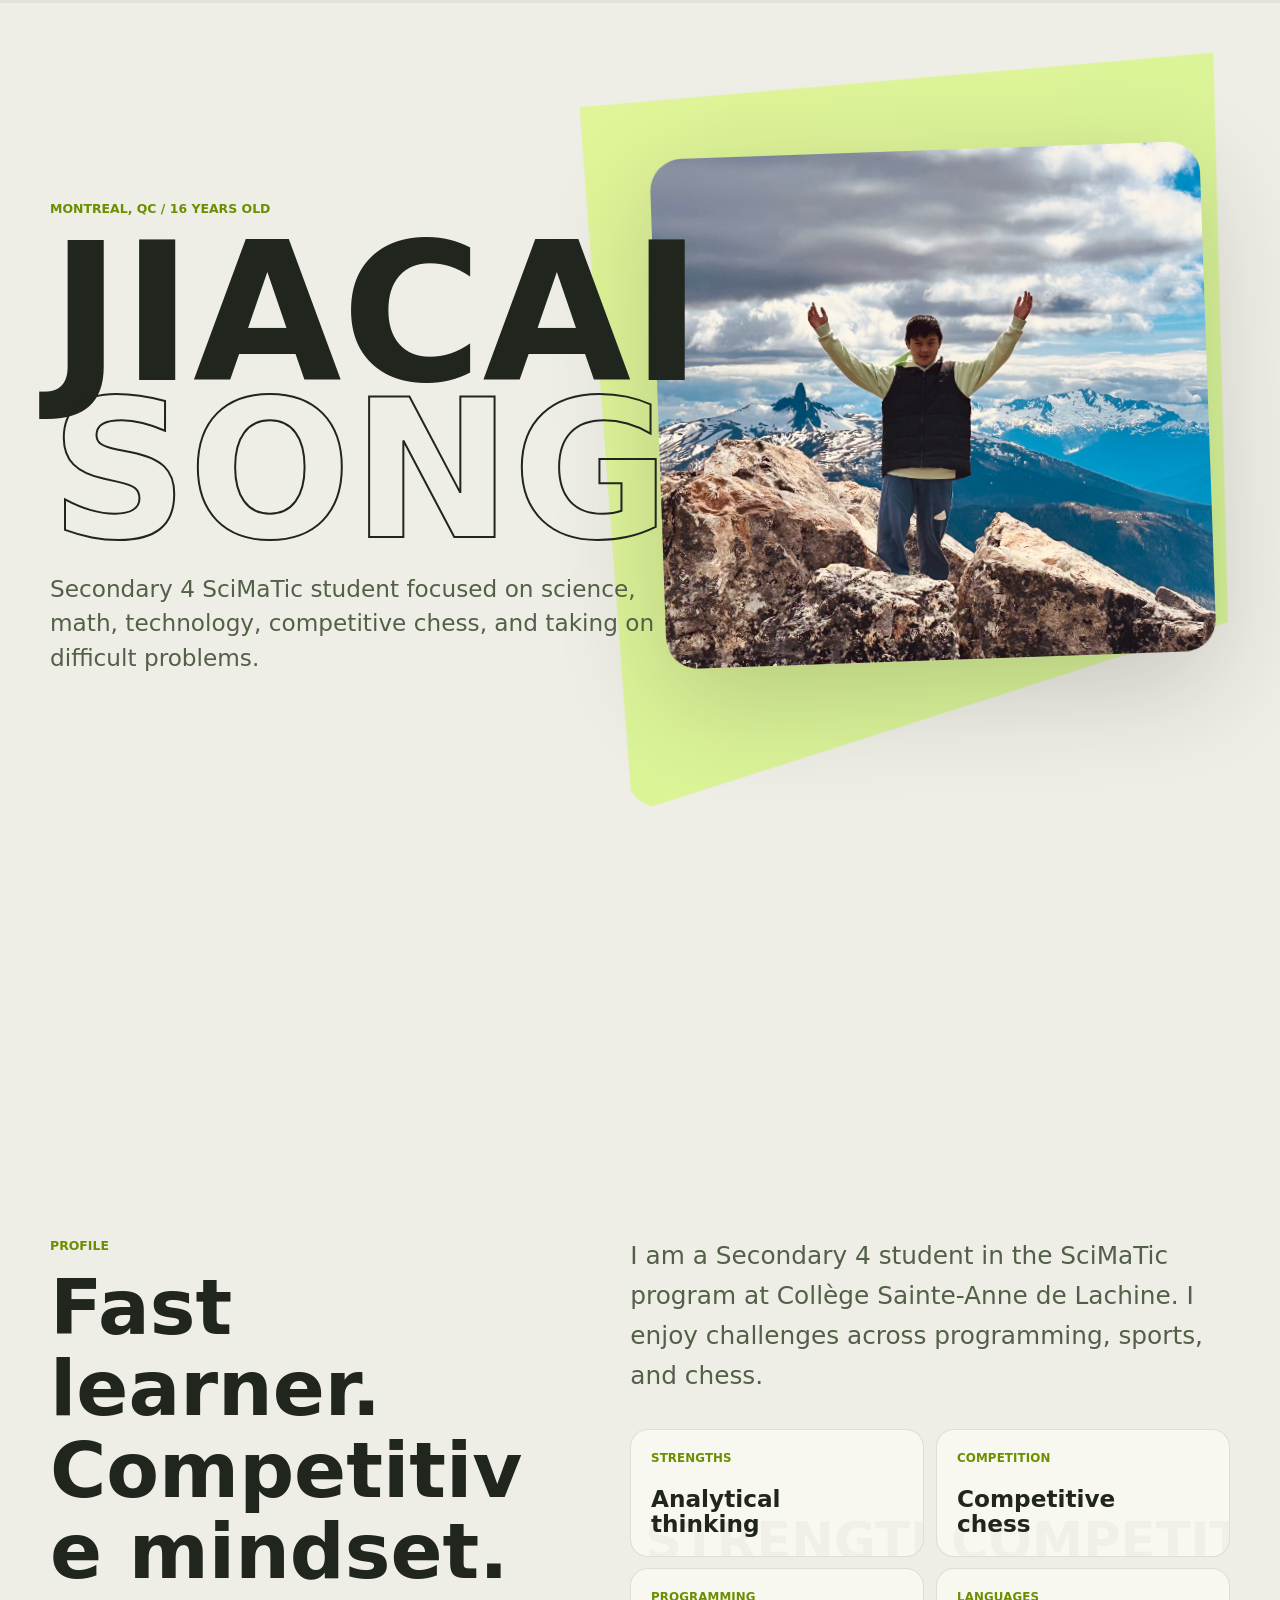
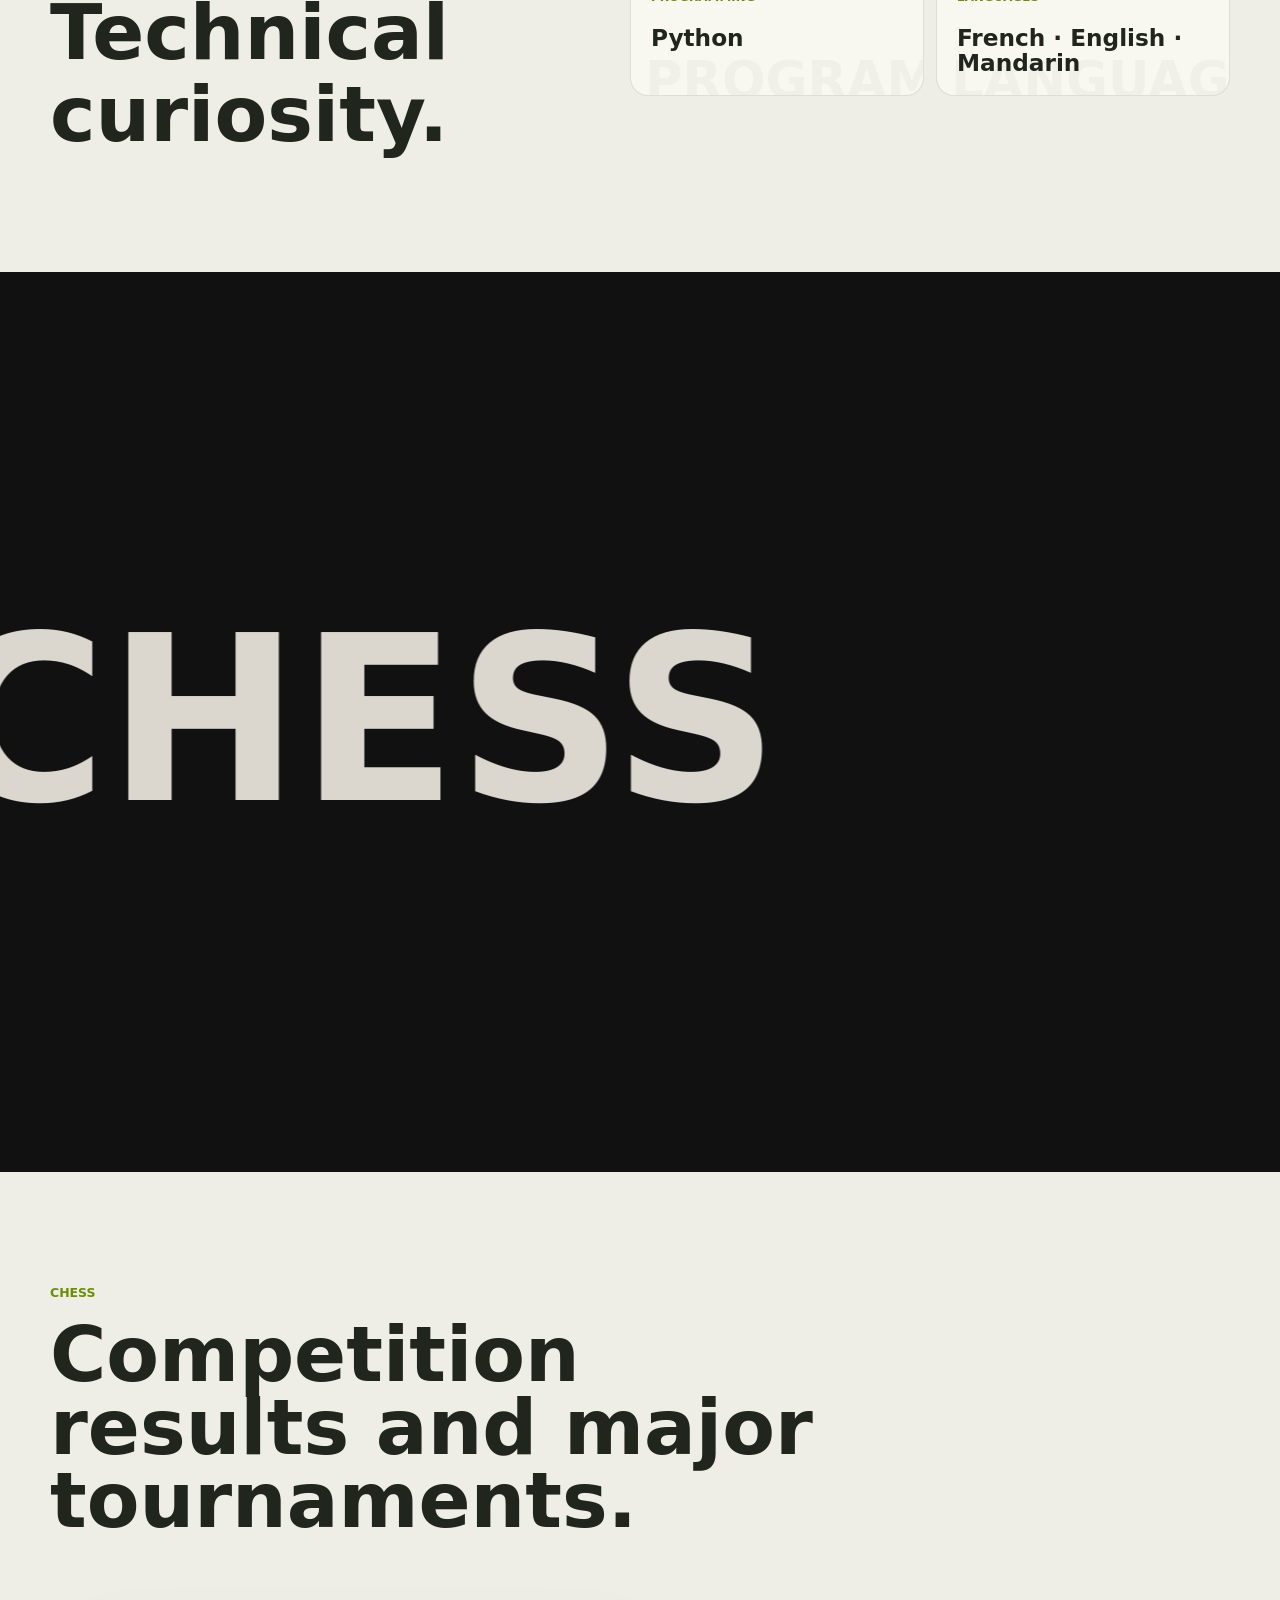
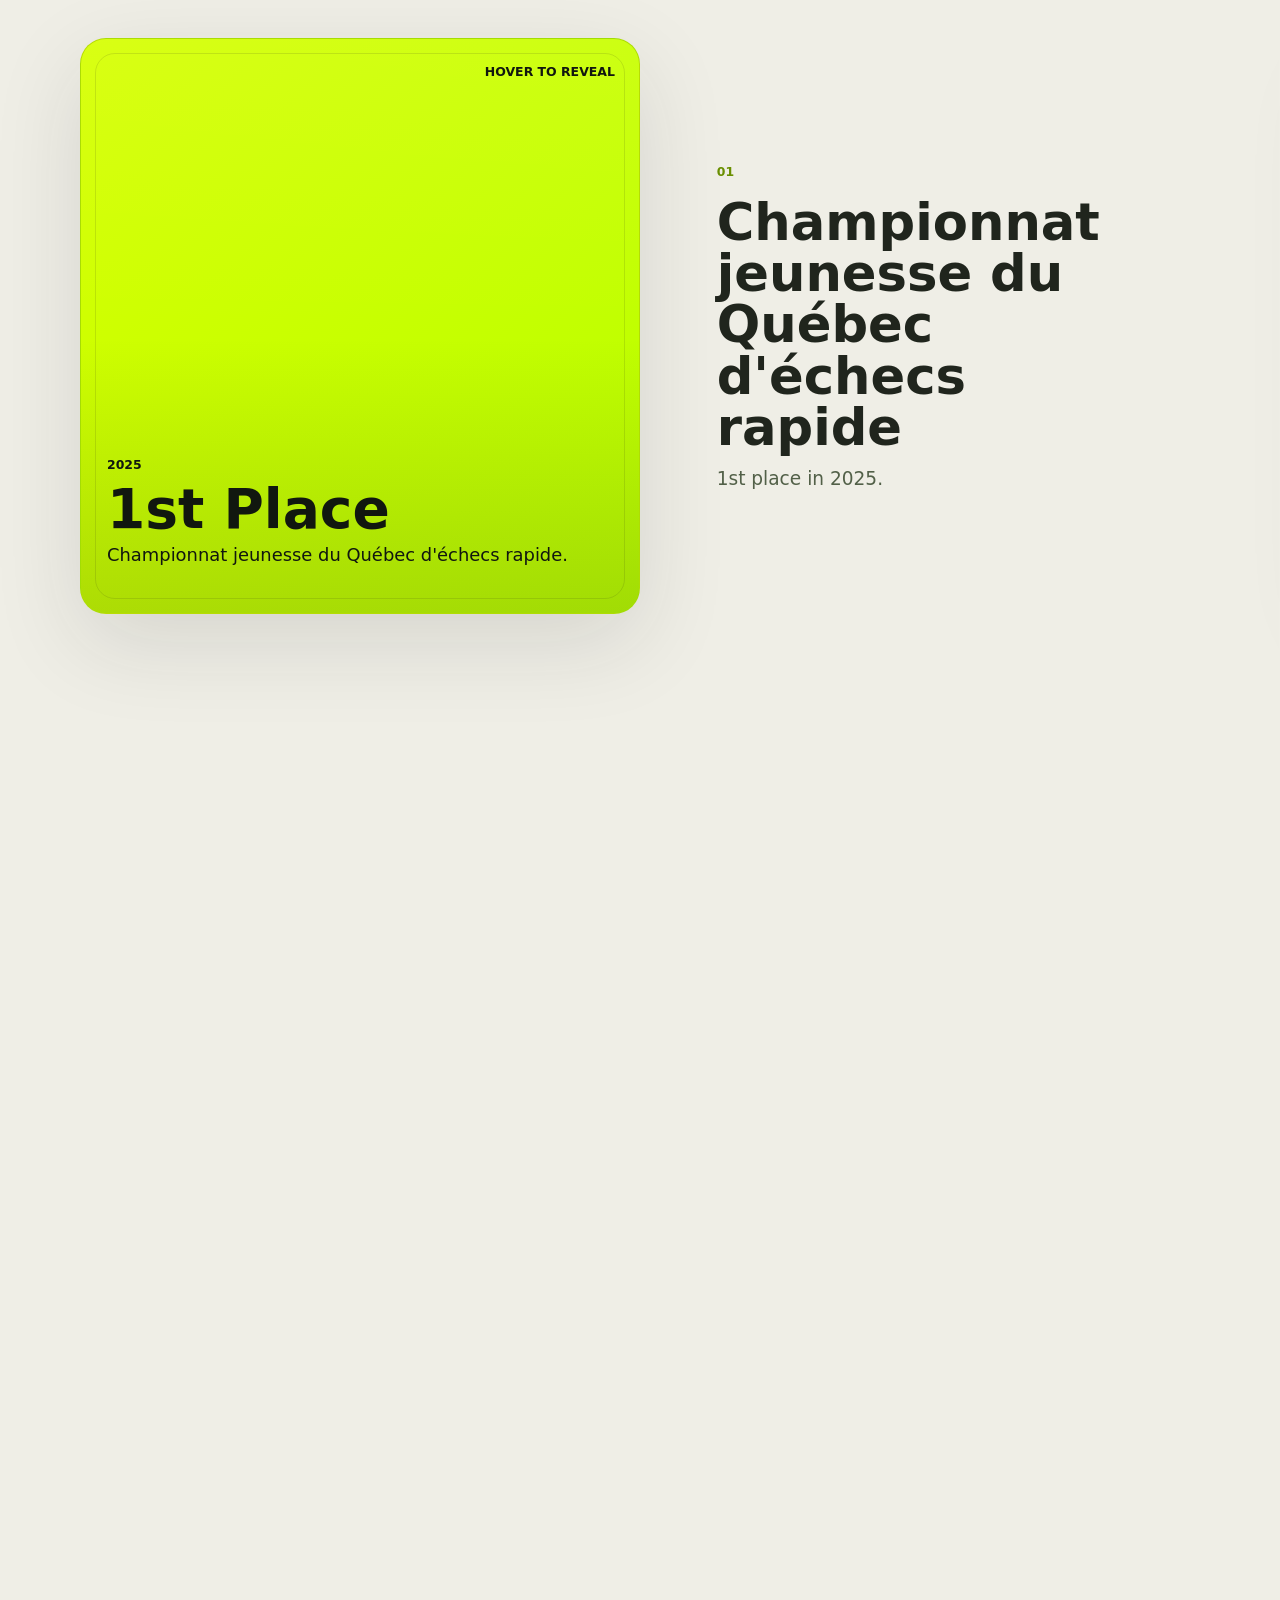
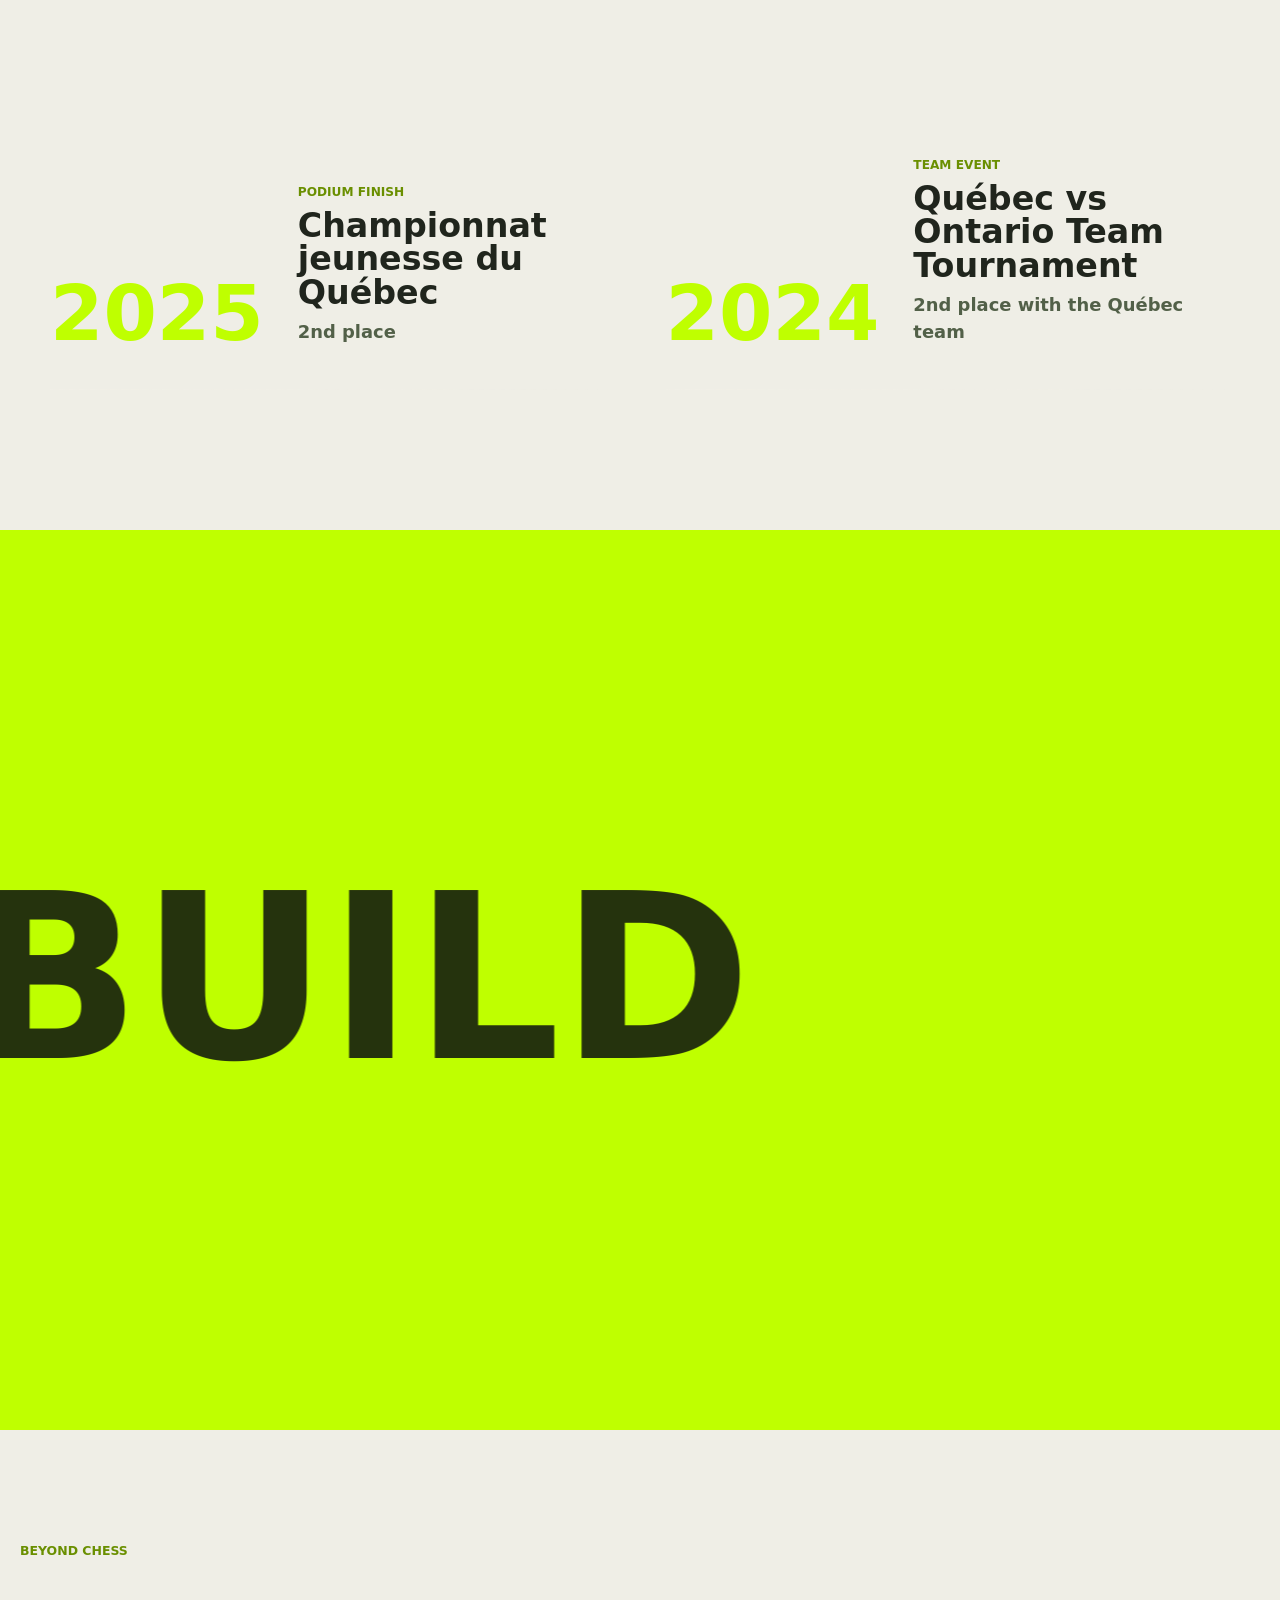
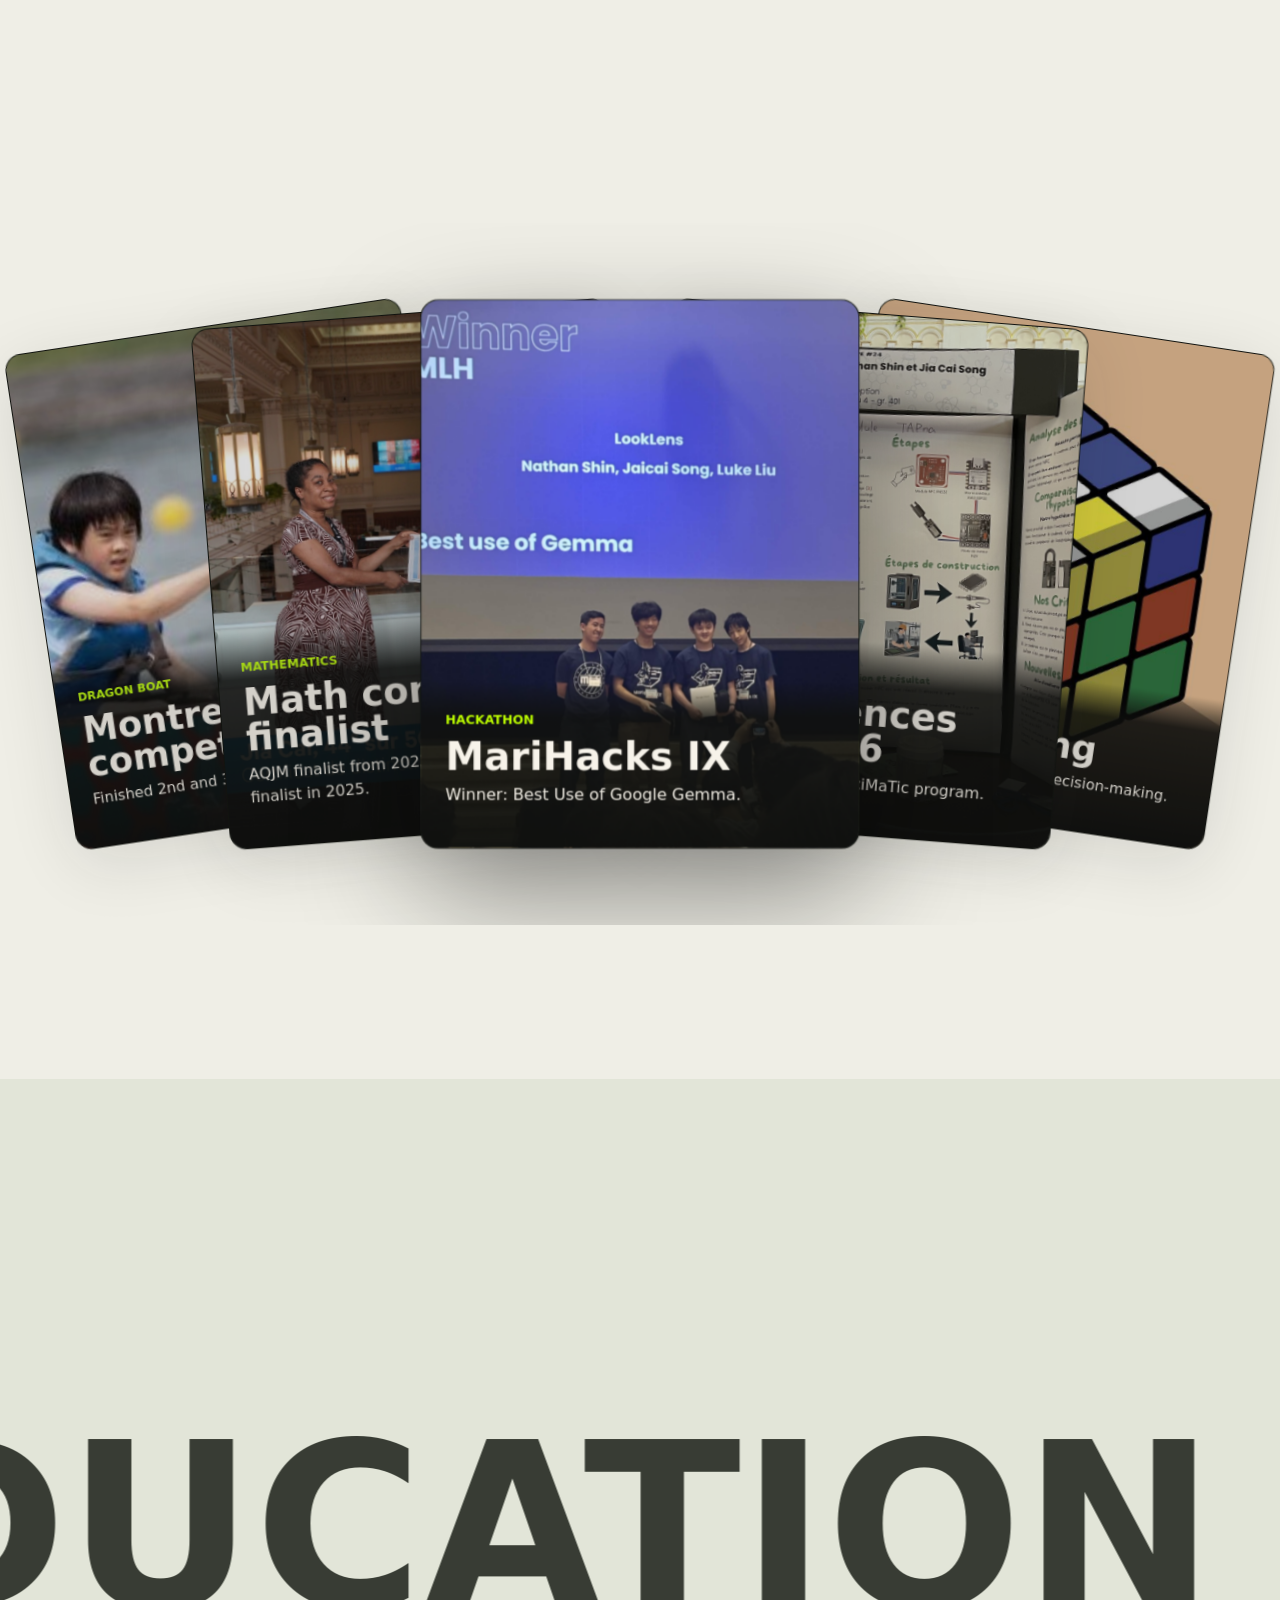
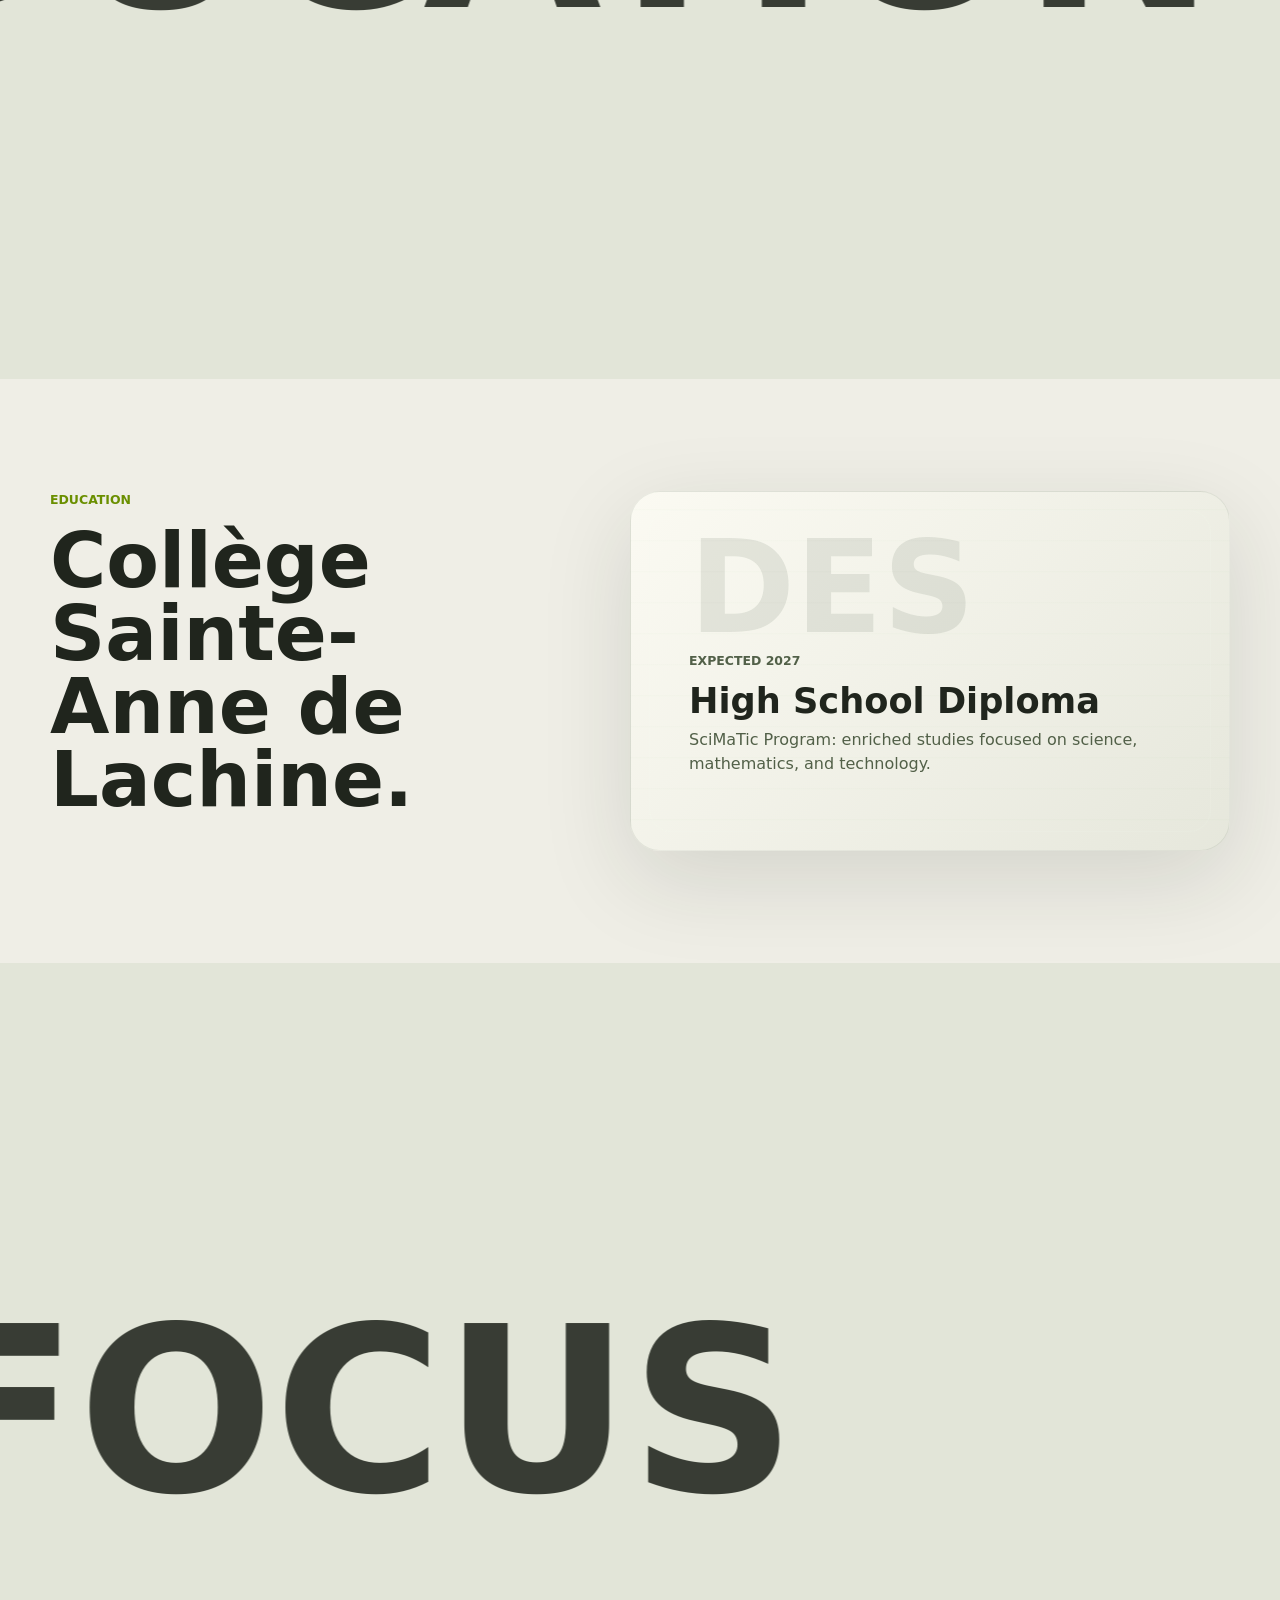
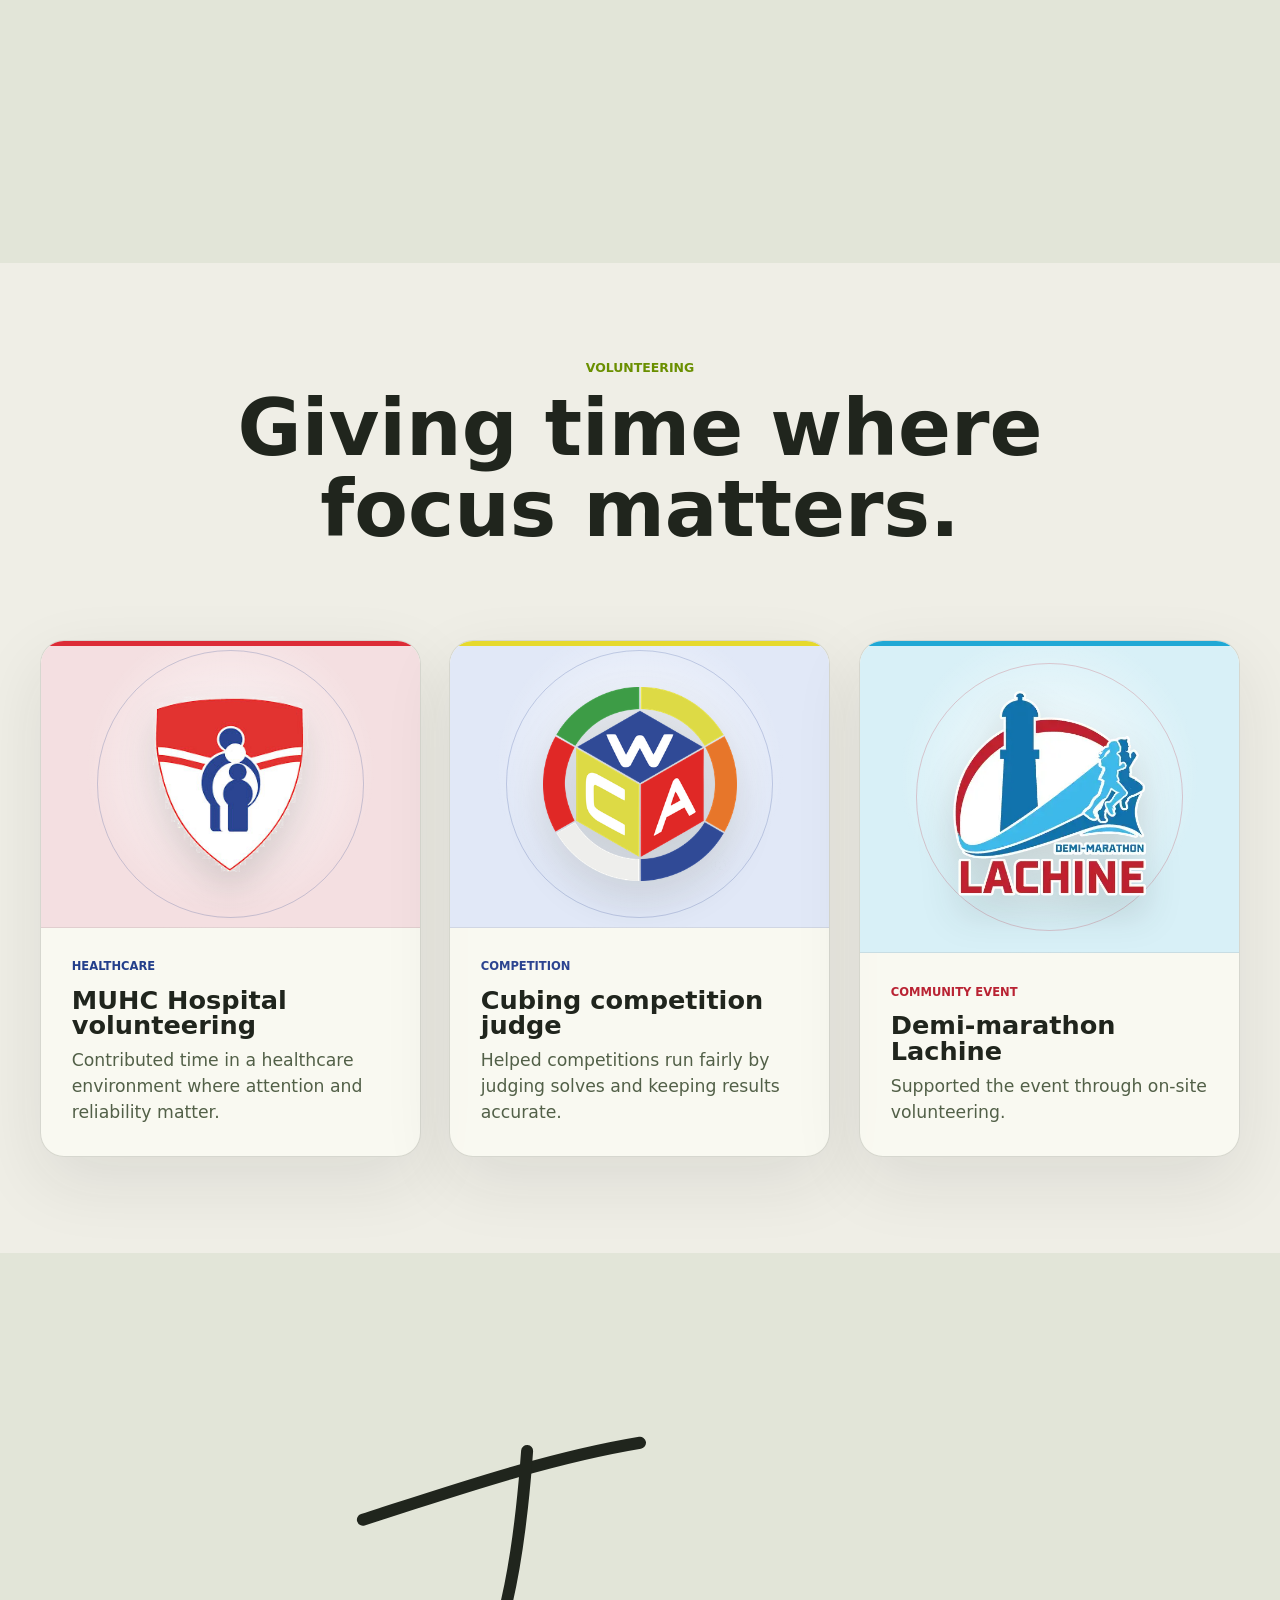
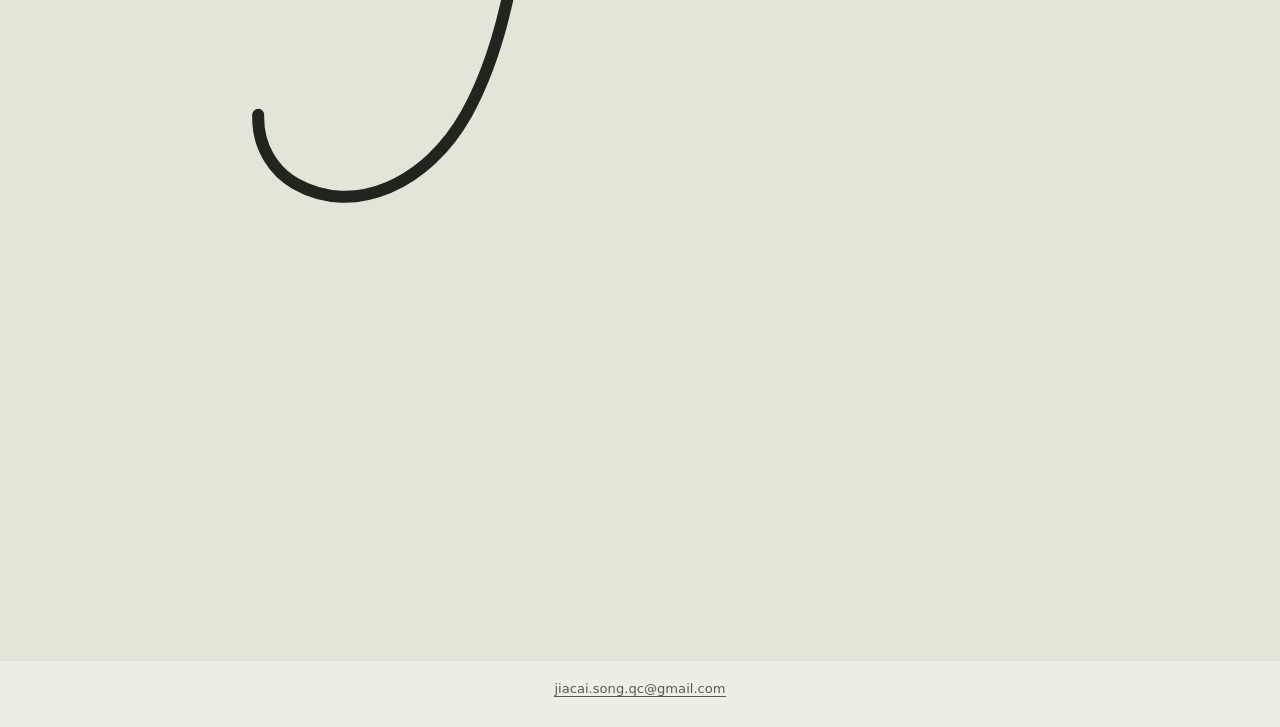
==== index.html @ b478a840 "Initial commit" ====
<!doctype html>
<html lang="en">
  <head>
    <meta charset="UTF-8" />
    <meta name="viewport" content="width=device-width, initial-scale=1.0" />
    <title>Jiacai Song</title>
    <meta
      name="description"
      content="Portfolio"
    />
    <meta property="og:title" content="Jiacai Song" />
    <meta property="og:description" content="Portfolio" />
    <meta property="og:type" content="website" />
    <meta name="twitter:card" content="summary" />
    <meta name="twitter:title" content="Jiacai Song" />
    <meta name="twitter:description" content="Portfolio" />
    <link rel="stylesheet" href="style.css" />
  </head>
  <body class="intro-lock">
    <div class="noise" aria-hidden="true"></div>
    <div class="scroll-meter" aria-hidden="true"><span></span></div>
    <div class="hero-monogram" aria-hidden="true">
      <span data-jcs-letter="j">J</span><span data-jcs-letter="c">C</span><span data-jcs-letter="s">S</span>
    </div>

    <main id="top">
      <section class="hero panel" data-theme="hero">
        <div class="hero-stage">
          <div class="hero-photo" aria-hidden="true">
            <img src="assets/hero-mountain.jpeg" alt="" />
          </div>
          <div class="hero-content">
            <p class="eyebrow reveal">Montreal, QC / 16 years old</p>
            <h1 class="reveal">
              <span class="hero-name-first"><span data-jcs-source="j">J</span>ia<span data-jcs-source="c">c</span>ai</span>
              <span class="hero-name-last"><span data-jcs-source="s">S</span>ong</span>
            </h1>
            <p class="hero-copy reveal">
              Secondary 4 SciMaTic student focused on science, math, technology,
              competitive chess, and taking on difficult problems.
            </p>
          </div>
        </div>
      </section>

      <section id="profile" class="profile section-grid">
        <div class="section-heading reveal">
          <p class="eyebrow">Profile</p>
          <h2 class="text-highlight" data-highlight-base="0">
            Fast learner. Competitive mindset. Technical curiosity.
          </h2>
        </div>
        <div class="profile-copy reveal">
          <p class="text-highlight profile-intro" data-highlight-base="250">
            I am a Secondary 4 student in the SciMaTic program at Collège
            Sainte-Anne de Lachine. I enjoy challenges across programming,
            sports, and chess.
          </p>
          <div class="skill-cloud" aria-label="Profile skills">
            <div class="skill-group" data-skill="Strengths">
              <span>Strengths</span>
              <strong>Analytical thinking</strong>
            </div>
            <div class="skill-group" data-skill="Competition">
              <span>Competition</span>
              <strong>Competitive chess</strong>
            </div>
            <div class="skill-group" data-skill="Programming">
              <span>Programming</span>
              <strong>Python</strong>
            </div>
            <div class="skill-group" data-skill="Languages">
              <span>Languages</span>
              <strong>French · English · Mandarin</strong>
            </div>
          </div>
        </div>
      </section>

      <section class="chapter chapter-chess" aria-hidden="true">
        <span><b>CHESS</b></span>
        <i class="chapter-baton"></i>
      </section>

      <section id="achievements" class="achievements">
        <div class="section-heading reveal">
          <p class="eyebrow">Chess</p>
          <h2>Competition results and major tournaments.</h2>
        </div>

        <div class="scroll-story" aria-label="Chess achievement scroll story">
          <div class="story-track">
            <article class="story-slide reveal active">
              <div class="story-window" style="--pos: 50% 50%">
                <img src="assets/chess-rapid-2025-1st.jpg" alt="Championnat jeunesse du Québec rapid chess 2025 podium" />
                <div class="cover-layer">
                  <div class="hover-hint" aria-hidden="true">Hover to reveal</div>
                  <div class="story-caption">
                    <span class="story-kicker">2025</span>
                    <h3 class="story-title">1st Place</h3>
                    <p class="story-copy">Championnat jeunesse du Québec d'échecs rapide.</p>
                  </div>
                </div>
              </div>
              <div class="story-text">
                <span>01</span>
                <h3>Championnat jeunesse du Québec d'échecs rapide</h3>
                <p>1st place in 2025.</p>
              </div>
            </article>

            <article class="story-slide reveal">
              <div class="story-window" style="--pos: 50% 45%">
                <img src="assets/team-quebec-ontario-2025-1st.jpg" alt="Quebec vs Ontario team tournament 2025 winners" />
                <div class="cover-layer">
                  <div class="hover-hint" aria-hidden="true">Hover to reveal</div>
                  <div class="story-caption">
                    <span class="story-kicker">2025</span>
                    <h3 class="story-title">Team Champion</h3>
                    <p class="story-copy">Québec vs Ontario Team Tournament.</p>
                  </div>
                </div>
              </div>
              <div class="story-text">
                <span>02</span>
                <h3>Québec vs Ontario Team Tournament</h3>
                <p>1st place with the Québec team in 2025.</p>
              </div>
            </article>

            <article class="story-slide reveal">
              <div class="story-window" style="--pos: 67% 50%">
                <img src="assets/chess-rapid-2024-3rd.jpg" alt="Championnat jeunesse du Québec rapid chess 2024 podium" />
                <div class="cover-layer">
                  <div class="hover-hint" aria-hidden="true">Hover to reveal</div>
                  <div class="story-caption">
                    <span class="story-kicker">2024</span>
                    <h3 class="story-title">3rd Place</h3>
                    <p class="story-copy">Championnat jeunesse du Québec d'échecs rapide.</p>
                  </div>
                </div>
              </div>
              <div class="story-text">
                <span>03</span>
                <h3>Championnat jeunesse du Québec d'échecs rapide</h3>
                <p>3rd place in 2024.</p>
              </div>
            </article>

            <article class="story-slide reveal">
              <div class="story-window" style="--pos: 50% 50%">
                <img src="assets/cycc-2025.jpg" alt="Canadian Youth Chess Championship tournament room" />
                <div class="cover-layer">
                  <div class="hover-hint" aria-hidden="true">Hover to reveal</div>
                  <div class="story-caption">
                    <span class="story-kicker">2024 / 2025</span>
                    <h3 class="story-title">CYCC</h3>
                    <p class="story-copy">Canadian Youth Chess Championship in Montreal and Vancouver.</p>
                  </div>
                </div>
              </div>
              <div class="story-text">
                <span>04</span>
                <h3>CYCC</h3>
                <p>Canadian Youth Chess Championship in 2024 and 2025.</p>
              </div>
            </article>

            <article class="story-slide reveal">
              <div class="story-window" style="--pos: 38% 50%">
                <img src="assets/naycc-2025.jpg" alt="North American Youth Chess Championship 2025 in Kingston" />
                <div class="cover-layer">
                  <div class="hover-hint" aria-hidden="true">Hover to reveal</div>
                  <div class="story-caption">
                    <span class="story-kicker">2025</span>
                    <h3 class="story-title">NAYCC</h3>
                    <p class="story-copy">North American Youth Chess Championship in Kingston.</p>
                  </div>
                </div>
              </div>
              <div class="story-text">
                <span>05</span>
                <h3>NAYCC 2025 Kingston</h3>
                <p>North American Youth Chess Championship.</p>
              </div>
            </article>
          </div>
        </div>

        <div class="result-strip">
          <article class="result-item reveal">
            <span>2025</span>
            <div>
              <p>Podium finish</p>
              <h3>Championnat jeunesse du Québec</h3>
              <strong>2nd place</strong>
            </div>
          </article>
          <article class="result-item reveal">
            <span>2024</span>
            <div>
              <p>Team event</p>
              <h3>Québec vs Ontario Team Tournament</h3>
              <strong>2nd place with the Québec team</strong>
            </div>
          </article>
        </div>
      </section>

      <section class="chapter chapter-build" aria-hidden="true">
        <span><b>BUILD</b></span>
        <i class="chapter-baton"></i>
      </section>

      <section id="projects" class="projects section-grid">
        <div class="section-heading reveal">
          <p class="eyebrow">Beyond chess</p>
          <h2 class="text-highlight" data-highlight-base="0">Science, sport, and problem-solving.</h2>
        </div>
        <div class="project-stack">
          <article
            class="project-card image-card project-dragon layer-card reveal"
            role="button"
            tabindex="0"
            data-layer-index="0"
            data-detail-image="assets/dragon-boat.jpg"
            data-detail-label="Dragon Boat"
            data-detail-title="Montreal competitions"
            data-detail-copy="Finished 2nd and 3rd in dragon boat competitions, combining timing, endurance, and teamwork."
          >
            <img
              data-src="assets/dragon-boat.jpg"
              src="assets/dragon-boat.jpg"
              alt="Dragon boat competition"
              loading="lazy"
            />
            <div>
              <span>Dragon Boat</span>
              <h3>Montreal competitions</h3>
              <p>Finished 2nd and 3rd in competitions.</p>
            </div>
          </article>
          <article
            class="project-card image-card project-math layer-card reveal"
            role="button"
            tabindex="0"
            data-layer-index="1"
            data-detail-image="assets/optimath-finalist.jpg"
            data-detail-class="optimath-detail"
            data-detail-label="Mathematics"
            data-detail-title="Math contest finalist"
            data-detail-copy="Finalist in multiple math contests, including AQJM from 2023 to 2025 and Optimath in 2025, where I received a certificate of distinction."
          >
            <img
              class="optimath-photo"
              data-src="assets/optimath-finalist.jpg"
              src="assets/optimath-finalist.jpg"
              alt="Optimath finalist certificate"
              loading="lazy"
            />
            <div>
              <span>Mathematics</span>
              <h3>Math contest finalist</h3>
              <p>AQJM finalist from 2023 to 2025 and Optimath finalist in 2025.</p>
            </div>
          </article>
          <article
            class="project-card image-card project-marihacks layer-card reveal is-layer-active"
            role="button"
            tabindex="0"
            data-layer-index="2"
            data-detail-image="assets/marihacks-ix-gemma.jpg"
            data-detail-class="marihacks-detail"
            data-detail-label="Hackathon"
            data-detail-title="MariHacks IX"
            data-detail-copy="Winner at MariHacks IX, Quebec's first and largest hackathon for CEGEP and high school students. Our project, LookLens, won Best Use of Google Gemma."
          >
            <img
              class="marihacks-photo"
              data-src="assets/marihacks-ix-gemma.jpg"
              src="assets/marihacks-ix-gemma.jpg"
              alt="MariHacks IX Best Use of Google Gemma winners"
              loading="lazy"
            />
            <div>
              <span>Hackathon</span>
              <h3>MariHacks IX</h3>
              <p>Winner: Best Use of Google Gemma.</p>
            </div>
          </article>
          <article
            class="project-card image-card project-expo layer-card reveal"
            role="button"
            tabindex="0"
            data-layer-index="3"
            data-detail-image="assets/expo-sciences.jpg"
            data-detail-label="Science"
            data-detail-title="Expo-sciences 2025-2026"
            data-detail-copy="SciMaTic project work focused on design, prototyping, testing, and presenting a technical solution."
          >
            <img
              data-src="assets/expo-sciences.jpg"
              src="assets/expo-sciences.jpg"
              alt="Expo-sciences project"
              loading="lazy"
            />
            <div>
              <span>Science</span>
              <h3>Expo-sciences 2025-2026</h3>
              <p>Participant through the SciMaTic program.</p>
            </div>
          </article>
          <article
            class="project-card image-card project-cube layer-card reveal"
            role="button"
            tabindex="0"
            data-layer-index="4"
            data-detail-image="assets/speedcubing-cube.png"
            data-detail-class="speedcube-detail"
            data-detail-label="Logic"
            data-detail-title="Speedcubing"
            data-detail-copy="Pattern recognition and fast decision-making."
          >
            <img
              class="speedcube-photo"
              data-src="assets/speedcubing-cube.png"
              src="assets/speedcubing-cube.png"
              alt="Illustrated Rubik's Cube"
              loading="lazy"
            />
            <div>
              <span>Logic</span>
              <h3>Speedcubing</h3>
              <p>Pattern recognition and fast decision-making.</p>
            </div>
          </article>
        </div>
        <nav class="project-snap-dots" aria-label="Choose a project"></nav>
      </section>

      <section class="chapter chapter-education" aria-hidden="true">
        <span><b>EDUCATION</b></span>
        <i class="chapter-baton"></i>
      </section>

      <section class="education section-grid">
        <div class="section-heading reveal">
          <p class="eyebrow">Education</p>
          <h2>Collège Sainte-Anne de Lachine.</h2>
        </div>
        <div class="education-panel reveal" aria-label="High School Diploma">
          <div class="education-date">Expected 2027</div>
          <div class="education-mark">DES</div>
          <h3>High School Diploma</h3>
          <p>
            SciMaTic Program: enriched studies focused on science, mathematics,
            and technology.
          </p>
        </div>
      </section>

      <section class="chapter chapter-focus" aria-hidden="true">
        <span><b>FOCUS</b></span>
        <i class="chapter-baton"></i>
      </section>

      <section id="contact" class="closing panel">
        <div class="closing-inner reveal">
          <p class="eyebrow">Volunteering</p>
          <h2 class="highlight-title text-highlight" data-lines="Giving time where|focus matters.">
            <span data-text="Giving time">Giving time</span>
            <span data-text="where">where</span>
            <span data-text="focus">focus</span>
            <span data-text="matters.">matters.</span>
          </h2>
          <div class="volunteer-flow">
            <article class="volunteer-item volunteer-hospital">
              <div class="volunteer-media">
                <img src="assets/volunteer-muhc-transparent.png" alt="MUHC hospital volunteering" loading="lazy" decoding="async" />
              </div>
              <div class="volunteer-copy">
                <span class="volunteer-role">Healthcare</span>
                <h3>MUHC Hospital volunteering</h3>
                <p>Contributed time in a healthcare environment where attention and reliability matter.</p>
              </div>
            </article>
            <article class="volunteer-item volunteer-cubing">
              <div class="volunteer-media">
                <img src="assets/volunteer-wca.png" alt="World Cube Association logo" loading="lazy" decoding="async" />
              </div>
              <div class="volunteer-copy">
                <span class="volunteer-role">Competition</span>
                <h3>Cubing competition judge</h3>
                <p>Helped competitions run fairly by judging solves and keeping results accurate.</p>
              </div>
            </article>
            <article class="volunteer-item volunteer-marathon">
              <div class="volunteer-media">
                <img src="assets/volunteer-lachine.png" alt="Demi-marathon Lachine logo" loading="lazy" decoding="async" />
              </div>
              <div class="volunteer-copy">
                <span class="volunteer-role">Community event</span>
                <h3>Demi-marathon Lachine</h3>
                <p>Supported the event through on-site volunteering.</p>
              </div>
            </article>
          </div>
        </div>
      </section>

      <section class="signature-section" aria-label="JCS signature">
        <div class="signature-stage">
          <svg class="jcs-signature" viewBox="0 0 760 480" role="img" aria-label="JCS handwritten signature">
            <path class="signature-j-top" d="M110 105 C200 76 290 45 380 30" />
            <path class="signature-j-body" d="M270 38 C264 120 252 220 211 294 C173 362 102 395 44 362 C22 349 7 325 8 295" />
            <path class="signature-c" d="M500 85 C470 52 416 60 376 107 C334 155 333 229 370 266 C405 301 464 282 498 243" />
            <path class="signature-s" d="M662 86 C634 57 583 61 553 97 C522 134 547 165 592 185 C640 207 670 233 646 272 C618 316 559 309 527 276" />
            <path class="signature-flourish" d="M116 425 C300 401 504 402 686 418" />
          </svg>
        </div>
      </section>

      <footer class="site-footer">
        <a href="mailto:jiacai.song.qc@gmail.com">jiacai.song.qc@gmail.com</a>
      </footer>
    </main>

    <div class="detail-view" aria-hidden="true">
      <div class="detail-shell" role="dialog" aria-modal="true" aria-labelledby="detail-title">
        <div class="detail-media">
          <img src="" alt="" />
        </div>
        <div class="detail-copy">
          <span class="detail-label"></span>
          <h2 id="detail-title"></h2>
          <p></p>
        </div>
      </div>
    </div>

    <script src="script.js"></script>
  </body>
</html>
---- style.css ----
:root {
  --ink: #20251d;
  --ink-rgb: 32, 37, 29;
  --muted: #526048;
  --black: #11170f;
  --charcoal: #23311f;
  --cream: #f3f3eb;
  --line: rgba(32, 37, 29, 0.16);
  --lime: #bfff00;
  --teal: #0fb69f;
  --coral: #ff715b;
  --violet: #8f7aff;
  --panel: rgba(255, 255, 247, 0.5);
  --panel-strong: rgba(255, 255, 247, 0.72);
  --page-a: #efeee6;
  --page-dark: #111111;
  --page-final: #e2e5d8;
  --darkness: 0;
  --finalness: 0;
  --contour: rgba(93, 112, 42, 0.24);
  --accent-text: #6a8f00;
  --shadow: rgba(32, 37, 29, 0.12);
  --radius: 18px;
  --max: 1180px;
  --bgx: 50vw;
  --bgy: 50vh;
  --viewport-width: 100vw;
  --hero-progress: 0;
  --jcs-opacity: 0;
  --z-backdrop: 0;
  --z-noise: 1;
  --z-content: 2;
  --z-scroll-meter: 150;
  --z-detail-view: 300;
  --z-jcs: 1000;
  --jcs-halo: rgba(239, 238, 230, 0.78);
  --jcs-veil: rgba(239, 238, 230, 0.76);
  --jcs-veil-soft: rgba(239, 238, 230, 0.42);
  --jcs-veil-clear: rgba(239, 238, 230, 0);
}

* {
  box-sizing: border-box;
}

html {
  scroll-behavior: smooth;
}

body {
  margin: 0;
  position: relative;
  background: var(--page-a);
  color: var(--ink);
  font-family:
    Inter, ui-sans-serif, system-ui, -apple-system, BlinkMacSystemFont, "Segoe UI",
    sans-serif;
  line-height: 1.5;
  overflow-x: hidden;
  isolation: isolate;
  transition: color 1200ms ease;
}

body.detail-open {
  overflow: hidden;
}

body.intro-lock {
  overflow: hidden;
}

body.theme-dark {
  --ink: #f3f7ea;
  --ink-rgb: 243, 247, 234;
  --muted: #c1cbb7;
  --line: rgba(243, 247, 234, 0.2);
  --panel: rgba(20, 30, 19, 0.58);
  --panel-strong: rgba(25, 38, 22, 0.78);
  --accent-text: #bfff00;
  --shadow: rgba(0, 0, 0, 0.32);
  --jcs-halo: rgba(17, 17, 17, 0.86);
  --jcs-veil: rgba(17, 17, 17, 0.78);
  --jcs-veil-soft: rgba(17, 17, 17, 0.44);
  --jcs-veil-clear: rgba(17, 17, 17, 0);
}

body.theme-final {
  --ink: #20251d;
  --ink-rgb: 32, 37, 29;
  --muted: #596352;
  --line: rgba(32, 37, 29, 0.16);
  --panel: rgba(255, 255, 247, 0.5);
  --panel-strong: rgba(255, 255, 247, 0.72);
  --accent-text: #526048;
  --shadow: rgba(32, 37, 29, 0.12);
  --jcs-halo: rgba(226, 229, 216, 0.8);
  --jcs-veil: rgba(226, 229, 216, 0.76);
  --jcs-veil-soft: rgba(226, 229, 216, 0.42);
  --jcs-veil-clear: rgba(226, 229, 216, 0);
}

body.theme-light {
  --ink: #20251d;
  --ink-rgb: 32, 37, 29;
  --muted: #526048;
  --line: rgba(32, 37, 29, 0.16);
  --panel: rgba(255, 255, 247, 0.5);
  --panel-strong: rgba(255, 255, 247, 0.72);
  --page-a: #efeee6;
  --accent-text: #6a8f00;
  --shadow: rgba(32, 37, 29, 0.12);
  --jcs-halo: rgba(239, 238, 230, 0.78);
  --jcs-veil: rgba(239, 238, 230, 0.76);
  --jcs-veil-soft: rgba(239, 238, 230, 0.42);
  --jcs-veil-clear: rgba(239, 238, 230, 0);
}

body::before,
body::after {
  content: "";
  position: fixed;
  inset: 0;
  pointer-events: none;
  z-index: var(--z-backdrop);
}

body::before {
  background: var(--page-dark);
  opacity: var(--darkness);
  transition: opacity 1600ms cubic-bezier(0.22, 1, 0.36, 1);
}

body::after {
  background: var(--page-final);
  opacity: var(--finalness);
  transition: opacity 1600ms cubic-bezier(0.22, 1, 0.36, 1);
}

main {
  position: relative;
  z-index: var(--z-content);
}

body::selection {
  background: var(--lime);
  color: var(--black);
}

a {
  color: inherit;
  text-decoration: none;
}

img {
  display: block;
  width: 100%;
  height: 100%;
  object-fit: cover;
}

.noise {
  position: fixed;
  inset: 0;
  pointer-events: none;
  opacity: 0;
  z-index: var(--z-noise);
  background: none;
  mask-image: none;
}

.scroll-meter {
  position: fixed;
  top: 0;
  left: 0;
  right: 0;
  height: 3px;
  background: rgba(32, 37, 29, 0.06);
  z-index: var(--z-scroll-meter);
}

.scroll-meter span {
  display: block;
  width: 100%;
  height: 100%;
  background: #ff6a00;
  transform: scaleX(0);
  transform-origin: left center;
  transition: none;
  will-change: transform;
}

.panel {
  min-height: 100svh;
  position: relative;
  display: grid;
  align-items: center;
}

.hero {
  min-height: 125svh;
  padding: 0;
  overflow: visible;
  display: block;
  --hero-ease: calc(var(--hero-progress) * var(--hero-progress) * (3 - 2 * var(--hero-progress)));
  --hero-zoom: calc(var(--hero-ease) * var(--hero-ease));
}

.hero-stage {
  position: sticky;
  top: 0;
  min-height: 100svh;
  display: flex;
  flex-direction: column;
  justify-content: center;
  gap: 32px;
  padding: 72px 24px;
  overflow: hidden;
}

.hero-stage::before {
  content: "";
  position: absolute;
  right: calc(max(72px, calc((100vw - var(--max)) / 2 - 150px)) - ((min(55vw, 790px) - min(43vw, 610px)) / 2) + 15px);
  top: 45%;
  width: min(55vw, 790px);
  aspect-ratio: 1;
  background: linear-gradient(135deg, #c8ff00, #a7ff00);
  clip-path: polygon(10% 0, 100% 8%, 88% 88%, 0 100%);
  border-radius: 34px;
  opacity: 0;
  transform: translateY(calc(-50% + 28px)) scale(0.96) rotate(-10deg);
  filter: blur(0.2px);
  animation: heroSquareIn 720ms cubic-bezier(0.22, 1, 0.36, 1) 1.7s forwards;
  will-change: transform, opacity, right, width;
}

.hero.scrolling .hero-stage::before {
  opacity: calc(var(--hero-photo-opacity, 1) * 0.56) !important;
  transform: translateY(calc(-50% - var(--hero-ease) * 5vh)) scale(calc(1 + var(--hero-ease) * 1.08)) rotate(calc(-10deg + var(--hero-ease) * 7deg));
}

.hero-photo {
  position: absolute;
  right: max(72px, calc((100vw - var(--max)) / 2 - 150px));
  top: 45%;
  z-index: 1;
  width: min(43vw, 610px);
  aspect-ratio: 1.08;
  overflow: hidden;
  border-radius: 32px;
  box-shadow: 0 32px 110px rgba(32, 37, 29, 0.2);
  opacity: 0;
  transform: translateY(calc(-50% + 24px)) scale(0.96) rotate(-2deg);
  animation: heroPhotoIn 900ms cubic-bezier(0.22, 1, 0.36, 1) 1.95s forwards;
  will-change: transform, opacity, border-radius;
}

.hero.scrolling .hero-photo {
  opacity: var(--hero-photo-opacity, 1) !important;
  border-radius: calc(32px - var(--hero-ease) * 14px);
  transform: translateY(calc(-50% - var(--hero-ease) * 3vh)) scale(calc(1 + var(--hero-ease) * 0.78)) rotate(calc(-2deg + var(--hero-ease) * 2deg));
}

.hero-photo img {
  width: 100%;
  height: 100%;
  object-fit: cover;
  object-position: 50% 48%;
  transform: translate3d(
      calc(var(--hero-depth, 0) * -2.4%),
      calc(var(--hero-depth, 0) * 3.4%),
      0
    )
    scale(calc(1.38 + var(--hero-depth, 0) * 0.1));
  transition: transform 140ms cubic-bezier(0.22, 0.61, 0.36, 1);
  will-change: transform;
}

.hero-content,
.section-grid,
.achievements {
  width: min(calc(100% - 48px), var(--max));
  margin-inline: auto;
}

.hero-content {
  position: relative;
  z-index: 2;
  will-change: transform, opacity;
}

.hero.scrolling .hero-content {
  transform: none;
}

.hero.scrolling .eyebrow,
.hero.scrolling .hero-copy {
  opacity: var(--hero-side-opacity, 1) !important;
  transform: none;
  animation: none;
}

.hero.scrolling .eyebrow.reveal.visible,
.hero.scrolling .hero-copy.reveal.visible {
  opacity: var(--hero-side-opacity, 1) !important;
  transform: none;
  animation: none;
}

.hero.scrolling .hero-name-first,
.hero.scrolling .hero-name-last {
  opacity: var(--hero-title-opacity, 1) !important;
  transform: none;
  animation: none;
}

h1 [data-jcs-source] {
  opacity: 1;
  transition: none;
}

.hero.scrolling h1 [data-jcs-source] {
  opacity: 0;
}

.hero-monogram {
  position: fixed;
  inset: 0;
  z-index: var(--z-jcs);
  pointer-events: none;
  opacity: var(--jcs-opacity, 0);
  will-change: opacity;
  mix-blend-mode: normal;
  isolation: isolate;
}

body.intro-lock .hero-monogram {
  opacity: 0 !important;
}

body.signature-zone .hero-monogram {
  opacity: 0 !important;
}

.hero-monogram::before {
  content: "";
  position: fixed;
  top: 0;
  left: 0;
  z-index: 0;
  width: 136px;
  height: 84px;
  pointer-events: none;
  opacity: 0;
  background: linear-gradient(135deg, var(--jcs-veil) 0%, var(--jcs-veil-soft) 48%, var(--jcs-veil-clear) 78%);
  transition: background 900ms ease;
}

.hero-monogram span {
  position: absolute;
  z-index: 1;
  left: var(--jcs-x, 50vw);
  top: var(--jcs-y, 50vh);
  color: var(--ink);
  font-size: var(--jcs-size, 3rem);
  font-weight: 900;
  line-height: 0.82;
  letter-spacing: 0;
  text-transform: uppercase;
  transform: none;
  transform-origin: left top;
  will-change: left, top, opacity, font-size;
  -webkit-font-smoothing: antialiased;
  font-synthesis: none;
  text-rendering: geometricPrecision;
  text-shadow:
    0 1px 14px var(--jcs-halo),
    0 0 1px rgba(32, 37, 29, 0.22);
}

.hero-monogram span[data-jcs-letter="s"] {
  color: rgba(var(--ink-rgb), var(--jcs-s-fill, 1));
  -webkit-text-fill-color: rgba(var(--ink-rgb), var(--jcs-s-fill, 1));
  -webkit-text-stroke: var(--jcs-s-stroke, 0px) rgb(var(--ink-rgb));
}

.hero .eyebrow,
.hero .hero-copy,
.hero h1,
.hero-name-first,
.hero-name-last {
  opacity: 0;
  transform: translateY(-34px);
  animation: heroItemDrop 560ms cubic-bezier(0.22, 1, 0.36, 1) forwards;
}

.hero h1 {
  opacity: 1;
  transform: none;
  animation: none;
}

.hero-name-first {
  display: block;
  animation-delay: 0.2s;
}

.hero-name-last {
  animation-delay: 0.45s;
}

.hero .eyebrow {
  animation-delay: 0.7s;
}

.hero .hero-copy {
  animation-delay: 0.95s;
}

.eyebrow {
  margin: 0 0 16px;
  color: var(--accent-text);
  font-size: 0.78rem;
  font-weight: 800;
  letter-spacing: 0;
  text-transform: uppercase;
}

h1,
h2,
h3,
p {
  margin-top: 0;
}

h1 {
  max-width: 860px;
  margin-bottom: 22px;
  font-size: clamp(4.25rem, 15vw, 12.5rem);
  line-height: 0.82;
  letter-spacing: 0;
  text-transform: uppercase;
}

h1 span {
  display: block;
}

h1 [data-jcs-source] {
  display: inline;
}

.hero.scrolling h1 [data-jcs-source] {
  color: transparent !important;
  opacity: 0 !important;
  -webkit-text-stroke: 0 transparent !important;
}

h1 .hero-name-last {
  color: transparent;
  -webkit-text-stroke: 2px var(--ink);
}

.hero-copy {
  max-width: 620px;
  color: var(--muted);
  font-size: clamp(1.1rem, 2vw, 1.45rem);
}


.hero-rail {
  display: none;
}

.date {
  color: var(--muted);
  font-size: 0.86rem;
}

.scroll-cue {
  position: absolute;
  bottom: 28px;
  left: 50%;
  width: 28px;
  height: 46px;
  border: 1px solid rgba(32, 37, 29, 0.3);
  border-radius: 999px;
  transform: translateX(-50%);
}

.scroll-cue span {
  position: absolute;
  left: 50%;
  top: 9px;
  width: 5px;
  height: 5px;
  border-radius: 50%;
  background: var(--lime);
  transform: translateX(-50%);
  animation: scrollDot 1.5s ease-in-out infinite;
}

.section-grid {
  position: relative;
  display: grid;
  grid-template-columns: minmax(0, 0.9fr) minmax(0, 1.1fr);
  gap: clamp(32px, 7vw, 96px);
  padding: 112px 0;
  border-top: 0;
}

.section-grid::before,
.achievements::before,
.closing::before {
  display: none;
}

.section-heading h2 {
  margin-bottom: 0;
  font-size: clamp(2.35rem, 6vw, 5.4rem);
  line-height: 0.95;
  letter-spacing: 0;
}

.profile-copy p,
.education-panel p,
.project-card p,
.feature-card p,
.timeline-item p {
  color: var(--muted);
  transition: color 1200ms ease;
}

.profile-copy p {
  font-size: clamp(1.15rem, 2vw, 1.55rem);
}

.skill-cloud {
  display: grid;
  grid-template-columns: repeat(2, minmax(0, 1fr));
  gap: 12px;
  margin-top: 32px;
  opacity: 0;
  transform: translateY(20px);
  transition:
    opacity 640ms ease,
    transform 760ms cubic-bezier(0.22, 1, 0.36, 1);
  transition-delay: 500ms;
}

.profile.highlight-sequence .skill-cloud {
  opacity: 1;
  transform: translateY(0);
}

.skill-group {
  position: relative;
  min-height: 118px;
  border: 1px solid rgba(32, 37, 29, 0.12);
  border-radius: 18px;
  padding: 20px;
  color: #20251d;
  background: rgba(255, 255, 247, 0.54);
  overflow: hidden;
  transform: perspective(800px) rotateX(var(--tilt-y, 0deg)) rotateY(var(--tilt-x, 0deg));
  transition: background 900ms ease, border-color 900ms ease, color 900ms ease, transform 220ms ease;
  will-change: transform;
}

.skill-group::before {
  content: attr(data-skill);
  position: absolute;
  left: 14px;
  bottom: -6px;
  color: rgba(32, 37, 29, 0.035);
  font-size: clamp(2rem, 4vw, 4.8rem);
  font-weight: 900;
  line-height: 0.8;
  text-transform: uppercase;
}

.skill-group::after {
  display: none;
}

.skill-group:hover {
  border-color: rgba(32, 37, 29, 0.18);
}

.skill-group span {
  display: block;
  margin-bottom: 18px;
  color: var(--accent-text);
  font-size: 0.74rem;
  font-weight: 900;
  letter-spacing: 0.01em;
  text-transform: uppercase;
}

.skill-group strong {
  display: block;
  max-width: 92%;
  color: inherit;
  font-size: clamp(1.05rem, 2vw, 1.45rem);
  line-height: 1.08;
}

body.theme-dark .skill-group,
body.theme-final .skill-group {
  color: #f7f3ea;
  background: rgba(29, 30, 27, 0.96);
  border-color: rgba(247, 243, 234, 0.12);
}

body.theme-dark .skill-group::before,
body.theme-final .skill-group::before {
  color: rgba(247, 243, 234, 0.075);
}

body.theme-dark .skill-group:hover,
body.theme-final .skill-group:hover {
  background: rgba(29, 30, 27, 0.96);
}

.volunteer-list span {
  border: 1px solid var(--line);
  padding: 10px 14px;
  border-radius: 999px;
  color: var(--ink);
  background: rgba(255, 255, 247, 0.54);
}

.achievements {
  position: relative;
  padding: 112px 0 140px;
  border-top: 0;
  overflow-x: visible;
}

.achievements .section-heading {
  max-width: 780px;
  margin-bottom: 64px;
}

.scroll-story {
  position: relative;
  width: var(--viewport-width);
  margin-left: calc(50% - (var(--viewport-width) / 2));
  min-height: 355vh;
  padding-inline: clamp(20px, 5vw, 72px);
  isolation: isolate;
  overflow-x: clip;
  overflow-y: visible;
}

.story-track {
  position: sticky;
  top: 14vh;
  z-index: 3;
  display: flex;
  gap: clamp(56px, 9vw, 132px);
  align-items: center;
  width: max-content;
  min-height: 72vh;
  will-change: transform;
}

.story-slide {
  flex: 0 0 min(1120px, calc(var(--viewport-width) - clamp(40px, 10vw, 144px)));
  display: grid;
  grid-template-columns: minmax(380px, 0.95fr) minmax(320px, 0.82fr);
  gap: clamp(34px, 6vw, 84px);
  align-items: center;
  min-height: 72vh;
  opacity: 0.55;
  transform: scale(0.985);
  transition:
    opacity 480ms ease,
    transform 620ms cubic-bezier(0.22, 1, 0.36, 1);
}

.story-slide.active {
  opacity: 1;
  transform: scale(1);
}

.story-window {
  position: relative;
  min-height: min(64vh, 620px);
  border: 1px solid var(--line);
  border-radius: 26px;
  overflow: hidden;
  background: linear-gradient(135deg, #d6ff00, #baff00);
  box-shadow: 0 28px 90px var(--shadow);
  isolation: isolate;
  transform: translateZ(0);
  background-color: #c8ff00;
  --mx: -20%;
  --my: 50%;
  touch-action: none;
}

.story-window::before {
  content: "";
  position: absolute;
  inset: 0;
  z-index: 2;
  background: linear-gradient(180deg, rgba(255, 255, 247, 0.08), transparent 52%, rgba(32, 37, 29, 0.16));
  pointer-events: none;
}

.story-window.revealing::before {
  -webkit-mask-image: none;
  mask-image: none;
}

.story-window::after {
  content: "";
  position: absolute;
  inset: 14px;
  z-index: 4;
  border: 1px solid rgba(32, 37, 29, 0.12);
  border-radius: 20px;
  pointer-events: none;
}

.story-window img {
  position: absolute;
  inset: 0;
  z-index: 1;
  width: 100%;
  height: 100%;
  object-fit: cover;
  object-position: var(--pos, 50% 50%);
  opacity: 0;
  transform: scale(1.02);
  clip-path: none;
  transition:
    transform 900ms cubic-bezier(0.22, 1, 0.36, 1),
    object-position 520ms ease,
    filter 520ms ease;
}

.cover-layer {
  position: absolute;
  inset: 0;
  z-index: 5;
  pointer-events: none;
}

.reveal-canvas {
  position: absolute;
  inset: 0;
  z-index: 6;
  pointer-events: none;
  width: 100%;
  height: 100%;
  filter: saturate(1.04) contrast(1.02);
}

.story-caption {
  position: absolute;
  inset: auto 26px 26px;
  max-width: 86%;
  color: #11170f;
  transition: opacity 260ms ease, transform 360ms cubic-bezier(0.22, 1, 0.36, 1);
}

.hover-hint {
  position: absolute;
  top: 24px;
  right: 24px;
  padding: 0;
  color: #11170f;
  background: transparent;
  border: 0;
  font-size: 0.78rem;
  font-weight: 900;
  text-transform: uppercase;
  box-shadow: none;
}

.story-kicker {
  color: #11170f;
  font-size: 0.78rem;
  font-weight: 900;
  text-transform: uppercase;
}

.story-title {
  margin: 8px 0 8px;
  font-size: clamp(2.1rem, 4.3vw, 4.8rem);
  line-height: 0.92;
  overflow-wrap: anywhere;
}

.story-copy {
  max-width: 620px;
  color: #11170f;
  font-size: clamp(1rem, 1.4vw, 1.24rem);
}

.story-text {
  padding-right: clamp(0px, 3vw, 34px);
}

.story-text span {
  color: var(--accent-text);
  font-size: 0.78rem;
  font-weight: 900;
  text-transform: uppercase;
}

.story-text h3 {
  margin: 14px 0 12px;
  font-size: clamp(2.1rem, 4vw, 4.1rem);
  line-height: 1;
  overflow-wrap: anywhere;
}

.story-text p {
  margin-bottom: 0;
  color: var(--muted);
  font-size: clamp(1rem, 1.45vw, 1.22rem);
  transition: color 1200ms ease;
}

.result-strip {
  display: grid;
  grid-template-columns: repeat(2, minmax(0, 1fr));
  gap: clamp(18px, 4vw, 54px);
  margin-top: clamp(56px, 9vw, 120px);
}

.result-item {
  position: relative;
  display: grid;
  grid-template-columns: auto 1fr;
  gap: clamp(18px, 3vw, 34px);
  align-items: end;
  padding: clamp(22px, 4vw, 44px) 0;
  background: transparent;
  border: 0;
  box-shadow: none;
  isolation: isolate;
}

.result-item::before {
  content: "";
  position: absolute;
  inset: auto 0 0;
  height: 1px;
  background: linear-gradient(90deg, rgba(247, 243, 234, 0.38), transparent);
  opacity: 0.56;
  transform: scaleX(0.18);
  transform-origin: left center;
  transition: transform 720ms cubic-bezier(0.22, 1, 0.36, 1), opacity 720ms ease;
}

.result-item::after {
  display: none;
}

.result-item.visible::before {
  transform: scaleX(1);
}

.result-item.visible::after {
  transform: none;
}

.result-item span {
  display: block;
  color: var(--lime);
  font-size: clamp(2.5rem, 6vw, 5.8rem);
  font-weight: 900;
  line-height: 0.82;
  text-transform: uppercase;
}

.result-item h3 {
  margin: 8px 0 10px;
  font-size: clamp(1.45rem, 2.6vw, 2.55rem);
  line-height: 1;
}

.result-item p {
  margin: 0;
  color: var(--accent-text);
  font-size: 0.76rem;
  font-weight: 900;
  text-transform: uppercase;
}

.result-item strong {
  display: block;
  margin-bottom: 0;
  color: var(--muted);
  font-size: clamp(1rem, 1.4vw, 1.22rem);
  font-weight: 700;
}

.feature-card,
.project-card,
.education-panel,
.timeline-item,
.tournament-card {
  position: relative;
  overflow: hidden;
  border: 1px solid var(--line);
  border-radius: var(--radius);
  background: var(--panel);
  box-shadow: 0 18px 70px var(--shadow);
  transition:
    transform 420ms cubic-bezier(0.22, 1, 0.36, 1),
    border-color 900ms ease,
    background 900ms ease,
    box-shadow 900ms ease;
}

.feature-card,
.project-card,
.education-panel,
.volunteer-item,
.skill-group {
  --tilt-x: 0deg;
  --tilt-y: 0deg;
  --repel-x: 0px;
  --repel-y: 0px;
}

.feature-card:hover,
.project-card:hover,
.timeline-item:hover,
.tournament-card:hover {
  transform: translateY(-8px);
  border-color: rgba(106, 143, 0, 0.3);
  background: var(--panel-strong);
  box-shadow: 0 30px 90px rgba(32, 37, 29, 0.18);
}

.image-card {
  min-height: 360px;
  isolation: isolate;
  cursor: pointer;
}

.image-card::before {
  content: "";
  position: absolute;
  inset: 0;
  z-index: -2;
  background:
    linear-gradient(135deg, rgba(201, 255, 74, 0.2), rgba(56, 216, 194, 0.14)),
    linear-gradient(180deg, rgba(247, 243, 234, 0.06), transparent);
}

.image-card::after {
  content: attr(data-photo-label);
  position: absolute;
  inset: 18px 18px auto auto;
  z-index: 2;
  border: 1px solid rgba(247, 243, 234, 0.18);
  border-radius: 999px;
  padding: 8px 11px;
  color: rgba(247, 243, 234, 0.6);
  font-size: 0.72rem;
  font-weight: 800;
  text-transform: uppercase;
}

.image-card.loaded::after {
  content: "";
  display: none;
}

.image-card img {
  position: absolute;
  inset: 0;
  z-index: -1;
  opacity: 0;
  transition:
    opacity 420ms ease,
    transform 900ms cubic-bezier(0.22, 1, 0.36, 1),
    filter 420ms ease;
}

.image-card.loaded img {
  opacity: 0.84;
}

.marihacks-photo {
  object-position: 52% 62%;
  transform: scale(1.08);
}

.optimath-photo {
  object-position: 52% 50%;
}

.image-card:hover img {
  transform: scale(1.055);
  filter: saturate(1.06) contrast(1.04);
}

.image-card:hover .marihacks-photo {
  transform: scale(1.13);
}

.image-card:focus-visible {
  outline: 3px solid var(--lime);
  outline-offset: 4px;
}

.image-card > div:not(.card-fx):not(.rubik-cube),
.project-card > div:not(.card-fx):not(.rubik-cube) {
  position: absolute;
  inset: auto 0 0;
  padding: 24px;
  background: linear-gradient(rgba(16, 17, 15, 0), rgba(16, 17, 15, 0.86) 22%, rgba(16, 17, 15, 0.98));
  transition: transform 420ms cubic-bezier(0.22, 1, 0.36, 1);
}

.image-card > div:not(.card-fx):not(.rubik-cube),
.image-card > div:not(.card-fx):not(.rubik-cube) p {
  color: #f7f3ea;
}

.image-card > div:not(.card-fx):not(.rubik-cube) span {
  color: var(--lime);
}

.project-card:not(.image-card):hover > div:not(.card-fx):not(.rubik-cube) {
  transform: translateY(-4px);
}

.project-card span,
.timeline-item span {
  color: var(--lime);
  font-size: 0.78rem;
  font-weight: 900;
  text-transform: uppercase;
}

.project-card h3,
.timeline-item h3,
.education-panel h3 {
  margin: 8px 0 8px;
  font-size: clamp(1.65rem, 3vw, 3.2rem);
  line-height: 0.95;
}

.timeline {
  display: grid;
  grid-template-columns: repeat(4, 1fr);
  gap: 16px;
  margin-top: 16px;
  background: transparent;
  border: 0;
}

.timeline-item {
  min-height: 220px;
  padding: 22px;
  background: rgba(16, 17, 15, 0.68);
}

.tournament-grid {
  display: grid;
  grid-template-columns: repeat(2, minmax(0, 1fr));
  gap: 16px;
  margin-top: 16px;
}

.tournament-card {
  min-height: 440px;
}

.projects {
  align-items: start;
}

.project-stack {
  display: grid;
  gap: 16px;
}

.projects .project-card {
  --enter-y: 24px;
  opacity: 0;
  transition:
    opacity 680ms ease,
    transform 760ms cubic-bezier(0.22, 1, 0.36, 1),
    border-color 500ms ease,
    background 500ms ease,
    box-shadow 500ms ease;
}

.project-card {
  --enter-y: 0px;
  transform: perspective(900px) rotateX(var(--tilt-y, 0deg)) rotateY(var(--tilt-x, 0deg)) translate3d(var(--repel-x, 0px), calc(var(--repel-y, 0px) + var(--enter-y, 0px)), 0);
  will-change: transform;
}

.projects.highlight-sequence .project-card {
  --enter-y: 0px;
  opacity: 1;
}

.projects.highlight-sequence .project-card:nth-child(1) {
  transition-delay: 420ms;
}

.projects.highlight-sequence .project-card:nth-child(2) {
  transition-delay: 500ms;
}

.projects.highlight-sequence .project-card:nth-child(3) {
  transition-delay: 580ms;
}

.projects.highlight-sequence .project-card:nth-child(4) {
  transition-delay: 660ms;
}

.projects.highlight-sequence .project-card:nth-child(5) {
  transition-delay: 740ms;
}

.project-card {
  min-height: 300px;
}

.project-card > div:not(.card-fx):not(.rubik-cube),
.project-card img {
  z-index: 1;
}

.project-card:not(.image-card) {
  min-height: 220px;
}

.project-card:not(.image-card) > div:not(.card-fx):not(.rubik-cube) {
  position: relative;
  min-height: 220px;
  display: flex;
  flex-direction: column;
  justify-content: flex-end;
  background: rgba(255, 255, 247, 0.5);
}

.project-card:not(.image-card) {
  animation: cardBreathe 5.8s ease-in-out infinite;
}

.education-panel {
  min-height: 360px;
  display: flex;
  flex-direction: column;
  justify-content: flex-end;
  padding: clamp(150px, 12vw, 190px) clamp(34px, 5vw, 58px) clamp(34px, 5vw, 58px);
  border-radius: 30px;
  border-color: rgba(32, 37, 29, 0.08);
  background:
    linear-gradient(135deg, rgba(255, 255, 247, 0.72), rgba(226, 229, 216, 0.72)),
    repeating-linear-gradient(0deg, transparent 0 29px, rgba(32, 37, 29, 0.045) 30px 31px);
  box-shadow: 0 28px 90px rgba(32, 37, 29, 0.13);
  transform: perspective(900px) rotateX(var(--tilt-y, 0deg)) rotateY(var(--tilt-x, 0deg)) translate3d(var(--repel-x, 0px), var(--repel-y, 0px), 0);
  will-change: transform;
}

.education {
  position: relative;
}

.education::before {
  content: "";
  position: absolute;
  inset: 0 calc((100vw - 100%) / -2);
  z-index: -1;
  background: var(--page-final);
  opacity: 0.96;
}

.education-panel:hover {
  border-color: var(--line);
  background:
    linear-gradient(135deg, rgba(255, 255, 247, 0.78), rgba(226, 229, 216, 0.74)),
    repeating-linear-gradient(0deg, transparent 0 30px, rgba(32, 37, 29, 0.05) 31px 32px);
  box-shadow: 0 32px 92px rgba(32, 37, 29, 0.14);
}

.education-panel::before {
  content: "";
  position: absolute;
  inset: 18px;
  border: 1px solid rgba(247, 243, 234, 0.12);
  border-radius: 22px;
  pointer-events: none;
}

.education-date {
  position: relative;
  top: auto;
  right: auto;
  z-index: 1;
  width: fit-content;
  border: 0;
  border-radius: 0;
  padding: 0;
  margin-bottom: 6px;
  color: #526048;
  font-size: 0.78rem;
  font-weight: 900;
  text-transform: uppercase;
}

.education-mark {
  position: absolute;
  left: clamp(28px, 5vw, 58px);
  top: clamp(28px, 4vw, 48px);
  color: rgba(72, 82, 64, 0.12);
  font-size: clamp(4.8rem, 10vw, 8.5rem);
  font-weight: 900;
  line-height: 0.75;
  pointer-events: none;
}

.education-panel h3,
.education-panel p,
.education-date {
  position: relative;
  z-index: 2;
}

.education-panel h3 {
  margin-bottom: 10px;
  max-width: 100%;
  font-size: clamp(2rem, 2.75vw, 2.65rem);
  line-height: 0.96;
  white-space: nowrap;
}

.education-panel p {
  max-width: 560px;
}

body.theme-dark .education-mark {
  color: rgba(72, 82, 64, 0.13);
}

.closing {
  position: relative;
  padding: 96px 24px;
  background: transparent;
  border-top: 0;
  overflow: hidden;
}

.closing-inner {
  width: min(calc(100% - 32px), 1500px);
  margin: auto;
  text-align: center;
}

.closing h2 {
  max-width: min(100%, 1120px);
  margin-inline: auto;
  margin-bottom: 28px;
  font-size: clamp(2.7rem, 6.1vw, 7.2rem);
  line-height: 0.92;
  overflow: hidden;
}

.text-highlight {
  --highlight-ink: var(--ink);
  --highlight-block: #c6ff00;
}

.profile-intro.text-highlight {
  --highlight-ink: var(--muted);
}

.text-highlight .highlight-line {
  position: relative;
  display: block;
  width: fit-content;
  max-width: 100%;
  padding: 0.03em 0.04em 0.16em;
  margin-bottom: -0.08em;
  overflow: hidden;
  white-space: nowrap;
  overflow-wrap: normal;
  word-break: normal;
  color: transparent;
}

.highlight-title .highlight-line {
  margin-inline: auto;
}

.text-highlight .highlight-line::before {
  content: attr(data-text);
  position: absolute;
  inset: 0;
  color: var(--highlight-ink);
  clip-path: inset(0 100% 0 0);
  z-index: 2;
  will-change: clip-path;
}

.text-highlight .highlight-line::after {
  content: "";
  position: absolute;
  top: 0.11em;
  bottom: 0.16em;
  left: 0;
  width: 0;
  border-radius: 0;
  background: #c6ff00;
  box-shadow: none;
  transform-origin: left center;
  z-index: 3;
  will-change: left, width;
}

.text-highlight.is-highlighted .highlight-line::before {
  animation: highlightTextReveal 1680ms cubic-bezier(0.18, 0.84, 0.22, 1) forwards;
  animation-delay: var(--highlight-delay, 180ms);
}

.text-highlight.is-highlighted .highlight-line::after {
  animation: highlightMarker 1680ms cubic-bezier(0.18, 0.84, 0.22, 1) forwards;
  animation-delay: var(--highlight-delay, 180ms);
}

.profile-intro.text-highlight .highlight-line::after {
  bottom: 0.2em;
}

.profile-intro.text-highlight.is-highlighted .highlight-line::after {
  animation-duration: 1320ms;
}

.volunteer-flow {
  width: min(100%, 1380px);
  margin: clamp(42px, 7vw, 86px) auto 0;
  display: grid;
  grid-template-columns: repeat(3, minmax(0, 1fr));
  gap: clamp(16px, 2.2vw, 28px);
  text-align: left;
  perspective: 1200px;
}

.volunteer-item {
  --volunteer-accent: #dc2c37;
  --volunteer-deep: #233f8b;
  --volunteer-soft: #f4dfe1;
  position: relative;
  display: grid;
  grid-template-rows: minmax(210px, 1fr) auto;
  min-height: 430px;
  padding: 0;
  border: 1px solid var(--line);
  border-radius: 24px;
  background: rgba(255, 255, 247, 0.64);
  box-shadow: 0 24px 70px rgba(32, 37, 29, 0.09);
  cursor: default;
  overflow: hidden;
  opacity: 1;
  transform: translate3d(0, 0, 0) rotateX(0deg);
  transition:
    transform 760ms cubic-bezier(0.16, 1, 0.3, 1),
    opacity 560ms ease,
    border-color 700ms ease,
    background 700ms ease,
    box-shadow 700ms ease;
  will-change: transform, opacity;
}

.closing-inner:not(.highlight-visible) .volunteer-item {
  opacity: 0;
  transform: translate3d(0, 48px, 0) rotateX(3deg);
}

.volunteer-cubing {
  --volunteer-accent: #e6d92d;
  --volunteer-deep: #2c4490;
  --volunteer-soft: #e1e8f7;
}

.volunteer-marathon {
  --volunteer-accent: #20a8d5;
  --volunteer-deep: #b92333;
  --volunteer-soft: #d8f0f7;
}

.volunteer-item::before {
  content: "";
  position: absolute;
  inset: 0 0 auto;
  z-index: 4;
  height: 5px;
  background: var(--volunteer-accent);
  transform: scaleX(0);
  transform-origin: left center;
  transition: transform 780ms cubic-bezier(0.16, 1, 0.3, 1);
}

.closing-inner.highlight-visible .volunteer-item {
  animation: volunteerCardEnter 760ms cubic-bezier(0.16, 1, 0.3, 1) backwards;
}

.closing-inner.highlight-visible .volunteer-item::before {
  transform: scaleX(1);
}

.closing-inner.highlight-visible .volunteer-item:nth-child(1) {
  animation-delay: 420ms;
}

.closing-inner.highlight-visible .volunteer-item:nth-child(2) {
  animation-delay: 540ms;
}

.closing-inner.highlight-visible .volunteer-item:nth-child(3) {
  animation-delay: 660ms;
}

.closing-inner.highlight-visible .volunteer-item:nth-child(1)::before {
  transition-delay: 420ms;
}

.closing-inner.highlight-visible .volunteer-item:nth-child(2)::before {
  transition-delay: 540ms;
}

.closing-inner.highlight-visible .volunteer-item:nth-child(3)::before {
  transition-delay: 660ms;
}

@keyframes volunteerCardEnter {
  from {
    opacity: 0;
    transform: translate3d(0, 48px, 0) rotateX(3deg);
  }

  to {
    opacity: 1;
    transform: translate3d(0, 0, 0) rotateX(0deg);
  }
}

.volunteer-item:hover {
  transform: translate3d(0, -10px, 0);
  border-color: color-mix(in srgb, var(--volunteer-accent) 42%, transparent);
  background: rgba(255, 255, 247, 0.78);
  box-shadow: 0 34px 90px rgba(32, 37, 29, 0.16);
}

.volunteer-media {
  position: relative;
  display: grid;
  place-items: center;
  min-height: 220px;
  overflow: hidden;
  border-bottom: 1px solid rgba(32, 37, 29, 0.09);
  background:
    radial-gradient(circle at 50% 44%, rgba(255, 255, 255, 0.84), transparent 58%),
    var(--volunteer-soft);
}

.volunteer-media::before {
  content: "";
  position: absolute;
  width: 70%;
  aspect-ratio: 1;
  border: 1px solid color-mix(in srgb, var(--volunteer-deep) 22%, transparent);
  border-radius: 50%;
  transform: scale(0.72);
  opacity: 0;
  transition:
    transform 820ms cubic-bezier(0.16, 1, 0.3, 1),
    opacity 620ms ease;
}

.closing-inner.highlight-visible .volunteer-media::before {
  transform: scale(1);
  opacity: 1;
  transition-delay: 620ms;
}

.volunteer-media img {
  position: relative;
  z-index: 2;
  width: 68%;
  height: 68%;
  object-fit: contain;
  filter: drop-shadow(0 18px 18px rgba(32, 37, 29, 0.16));
  transform: translateY(0) scale(1);
  opacity: 1;
  transition:
    transform 760ms cubic-bezier(0.16, 1, 0.3, 1),
    opacity 520ms ease,
    filter 520ms ease;
}

.closing-inner:not(.highlight-visible) .volunteer-media img {
  opacity: 0;
  transform: translateY(14px) scale(0.9);
}

.closing-inner.highlight-visible .volunteer-media img {
  animation: volunteerLogoEnter 760ms cubic-bezier(0.16, 1, 0.3, 1) backwards;
}

.closing-inner.highlight-visible .volunteer-item:nth-child(1) .volunteer-media img {
  animation-delay: 560ms;
}

.closing-inner.highlight-visible .volunteer-item:nth-child(2) .volunteer-media img {
  animation-delay: 680ms;
}

.closing-inner.highlight-visible .volunteer-item:nth-child(3) .volunteer-media img {
  animation-delay: 800ms;
}

@keyframes volunteerLogoEnter {
  from {
    opacity: 0;
    transform: translateY(14px) scale(0.9);
  }

  to {
    opacity: 1;
    transform: translateY(0) scale(1);
  }
}

@media (hover: none) {
  .volunteer-item:hover {
    transform: translate3d(0, 0, 0);
    border-color: var(--line);
    background: rgba(255, 255, 247, 0.64);
    box-shadow: 0 24px 70px rgba(32, 37, 29, 0.09);
  }

  .volunteer-item:hover .volunteer-media img,
  .volunteer-item:nth-child(even):hover .volunteer-media img {
    transform: translateY(0) scale(1);
    filter: drop-shadow(0 18px 18px rgba(32, 37, 29, 0.16));
  }
}

.volunteer-item:hover .volunteer-media img {
  transform: translateY(-3px) scale(1.055) rotate(-1.5deg);
  filter: drop-shadow(0 24px 24px rgba(32, 37, 29, 0.2));
}

.volunteer-item:nth-child(even):hover .volunteer-media img {
  transform: translateY(-3px) scale(1.055) rotate(1.5deg);
}

.volunteer-copy {
  position: relative;
  z-index: 3;
  padding: clamp(22px, 2.4vw, 32px);
}

.volunteer-role {
  display: block;
  margin-bottom: 12px;
  color: var(--volunteer-deep);
  font-size: 0.72rem;
  font-weight: 900;
  letter-spacing: 0;
  text-transform: uppercase;
}

.volunteer-item h3 {
  margin: 0 0 10px;
  font-size: clamp(1.35rem, 2vw, 2rem);
  line-height: 0.98;
}

.volunteer-item p {
  max-width: 100%;
  margin: 0;
  color: var(--muted);
  font-size: clamp(0.96rem, 1.35vw, 1.1rem);
}

.site-footer {
  position: relative;
  padding: 18px 24px 28px;
  text-align: center;
  font-size: 0.82rem;
  color: var(--muted);
}

.site-footer a {
  border-bottom: 1px solid currentColor;
  transition: color 180ms ease, opacity 180ms ease;
}

.site-footer a:hover {
  color: var(--accent-text);
  opacity: 0.82;
}

.chapter {
  --chapter-bg: var(--page-dark);
  --chapter-travel: 22vw;
  --chapter-baton: var(--lime);
  position: relative;
  min-height: 100svh;
  display: grid;
  place-items: center;
  overflow: clip;
  isolation: isolate;
  background: var(--chapter-bg);
  contain: paint;
}

.chapter-education,
.chapter-focus {
  --chapter-bg: var(--page-final);
}

.chapter-build {
  --chapter-bg: var(--lime);
  --chapter-baton: var(--black);
}

.chapter-build > span {
  color: var(--black);
}

.chapter::before {
  content: none;
}

.chapter > span {
  position: absolute;
  inset: 0;
  width: 100%;
  height: 100%;
  display: grid;
  place-items: center;
  transform: translate3d(var(--chapter-shift, 0px), 0, 0);
  transform-style: preserve-3d;
  backface-visibility: hidden;
  will-change: transform;
}

.chapter > span > b {
  display: block;
  font-size: clamp(5rem, 18vw, 20rem);
  font-weight: 900;
  line-height: 0.78;
  letter-spacing: 0;
  opacity: 0.08;
  transform: translateZ(0);
  transition: opacity 520ms cubic-bezier(0.22, 1, 0.36, 1);
  will-change: opacity;
  -webkit-font-smoothing: antialiased;
  text-rendering: geometricPrecision;
}

.chapter-chess > span {
  color: #f7f3ea;
}

.chapter-education > span,
.chapter-focus > span {
  color: #20251d;
}

.chapter.chapter-visible > span > b {
  opacity: 0.88;
}

.chapter-baton {
  position: absolute;
  top: 68%;
  left: 0;
  z-index: 2;
  width: clamp(44px, 7vw, 116px);
  height: clamp(13px, 1.15vw, 19px);
  border-radius: 4px;
  background: var(--chapter-baton);
  opacity: var(--baton-opacity, 0);
  transform: translate3d(var(--baton-shift, -140%), 0, 0) scaleX(var(--baton-scale, 0.6));
  transform-origin: center;
  will-change: transform, opacity;
}

@media (max-width: 700px) {
  .chapter {
    --chapter-travel: 16vw;
  }

  .chapter-baton {
    top: 70%;
    width: clamp(40px, 16vw, 72px);
    height: 13px;
  }

}

.signature-section {
  position: relative;
  min-height: 112svh;
  background: var(--page-final);
}

.signature-stage {
  position: sticky;
  top: 0;
  min-height: 100svh;
  display: grid;
  place-content: center;
  justify-items: center;
  padding: clamp(30px, 6vw, 84px) 20px;
  overflow: hidden;
}

.jcs-signature {
  display: block;
  width: min(82vw, 780px);
  margin-inline: auto;
  overflow: visible;
  opacity: 0;
  transform: translateY(-5vh);
}

.jcs-signature path {
  fill: none;
  stroke: var(--ink);
  stroke-width: 12;
  stroke-linecap: round;
  stroke-linejoin: round;
  opacity: 0;
  visibility: hidden;
  vector-effect: non-scaling-stroke;
  shape-rendering: geometricPrecision;
  will-change: stroke-dashoffset;
}

.signature-section.signature-active .jcs-signature {
  opacity: 1;
}

.jcs-signature .signature-flourish {
  stroke: #167326;
  stroke-width: 12;
}

.detail-view {
  position: fixed;
  inset: 0;
  z-index: var(--z-detail-view);
  display: grid;
  place-items: center;
  padding: clamp(18px, 4vw, 56px);
  background: rgba(12, 17, 11, 0.78);
  backdrop-filter: blur(18px);
  opacity: 0;
  pointer-events: none;
  transition: opacity 360ms ease;
}

.detail-view.open {
  opacity: 1;
  pointer-events: auto;
}

.detail-shell {
  width: min(1380px, 100%);
  height: min(880px, 100%);
  max-width: 100%;
  max-height: 100%;
  place-self: center;
  display: grid;
  grid-template-columns: minmax(0, 1.55fr) minmax(360px, 0.72fr);
  overflow: hidden;
  border: 1px solid rgba(243, 247, 234, 0.18);
  border-radius: 26px;
  background: #151d13;
  box-shadow: 0 40px 120px rgba(0, 0, 0, 0.42);
  transform: scale(0.94) translateY(18px);
  transition: transform 460ms cubic-bezier(0.22, 1, 0.36, 1);
}

.detail-view.open .detail-shell {
  transform: scale(1) translateY(0);
}

.detail-media {
  min-height: 0;
  background: #0e140d;
  overflow: hidden;
}

.detail-media img {
  width: 100%;
  height: 100%;
  object-fit: cover;
}

.marihacks-detail .detail-shell {
  grid-template-columns: minmax(0, 1.18fr) minmax(420px, 0.82fr);
}

.marihacks-detail .detail-media img {
  object-position: 50% 58%;
  transform: scale(1.16);
}

.optimath-detail .detail-media img {
  object-position: 54% 48%;
}

.detail-copy {
  display: flex;
  flex-direction: column;
  justify-content: flex-end;
  gap: 14px;
  padding: clamp(26px, 4vw, 48px);
  color: #f3f7ea;
}

.detail-label {
  color: var(--lime);
  font-size: 0.78rem;
  font-weight: 900;
  text-transform: uppercase;
}

.detail-copy h2 {
  margin: 0;
  font-size: clamp(1.65rem, 3vw, 3.55rem);
  line-height: 0.94;
}

.detail-copy h2 span {
  display: block;
}

.detail-title-competition {
  font-size: 0.82em;
}

.detail-copy p {
  color: #c1cbb7;
  font-size: clamp(1rem, 1.5vw, 1.2rem);
}

.reveal {
  opacity: 0;
  transform: translateY(28px);
  transition:
    opacity 760ms ease,
    transform 760ms cubic-bezier(0.22, 1, 0.36, 1);
}

.reveal.visible {
  opacity: 1;
  transform: translateY(0);
}

.projects .project-card.reveal.visible {
  opacity: 0;
  --enter-y: 24px;
}

.projects.highlight-sequence .project-card.reveal.visible {
  opacity: 1;
  --enter-y: 0px;
}

.hero .eyebrow.reveal.visible,
.hero .hero-copy.reveal.visible {
  opacity: 0;
  transform: translateY(-34px);
}

.hero h1.reveal.visible {
  opacity: 1;
  transform: none;
}

.story-slide.reveal {
  opacity: 0;
  transform: translateX(72px) scale(0.99);
}

.story-slide.reveal.visible {
  opacity: 0.55;
  transform: translateX(0) scale(0.99);
}

.story-slide.reveal.visible.active {
  opacity: 1;
  transform: translateX(0) scale(1);
}

@keyframes scrollDot {
  0%,
  100% {
    transform: translate(-50%, 0);
    opacity: 0.2;
  }
  45% {
    transform: translate(-50%, 20px);
    opacity: 1;
  }
}

@keyframes blobDrift {
  0% {
    transform: translate3d(0, 0, 0) scale(1);
    border-radius: 48% 52% 62% 38% / 42% 35% 65% 58%;
  }
  45% {
    transform: translate3d(18vw, 14vh, 0) scale(1.18);
    border-radius: 64% 36% 42% 58% / 58% 48% 52% 42%;
  }
  100% {
    transform: translate3d(8vw, 42vh, 0) scale(0.86);
    border-radius: 38% 62% 58% 42% / 46% 66% 34% 54%;
  }
}

@keyframes blobDriftAlt {
  0% {
    transform: translate3d(0, 0, 0) scale(0.9);
    border-radius: 55% 45% 50% 50% / 35% 62% 38% 65%;
  }
  50% {
    transform: translate3d(-22vw, -20vh, 0) scale(1.18);
    border-radius: 34% 66% 38% 62% / 61% 44% 56% 39%;
  }
  100% {
    transform: translate3d(-6vw, 18vh, 0) scale(0.98);
    border-radius: 60% 40% 64% 36% / 44% 58% 42% 56%;
  }
}

@keyframes contourFlow {
  0% {
    transform: translate3d(0, 0, 0) scale(1);
  }
  48% {
    transform: translate3d(-2.4vw, 1.8vh, 0) scale(1.04);
  }
  100% {
    transform: translate3d(2.2vw, -2vh, 0) scale(0.98);
  }
}

@keyframes heroPhotoIn {
  to {
    opacity: 1;
    transform: translateY(-50%) scale(1) rotate(-2deg);
  }
}

@keyframes heroSquareIn {
  to {
    opacity: 0.34;
    transform: translateY(-50%) scale(1) rotate(-10deg);
  }
}

@keyframes heroItemDrop {
  from {
    opacity: 0;
    transform: translateY(-34px);
  }
  to {
    opacity: 1;
    transform: translateY(0);
  }
}

@keyframes cardBreathe {
  0%,
  100% {
    filter: saturate(1);
  }
  50% {
    filter: saturate(1.12) brightness(1.03);
  }
}

@keyframes highlightTextReveal {
  0%,
  54% {
    clip-path: inset(0 100% 0 0);
  }
  58%,
  100% {
    clip-path: inset(0 0 0 0);
  }
}

@keyframes highlightMarker {
  0% {
    left: 0;
    width: 0;
  }
  52% {
    left: 0;
    width: 100%;
  }
  100% {
    left: 100%;
    width: 0;
  }
}

@media (max-width: 860px) {
  .hero-monogram {
    z-index: var(--z-jcs);
  }

  .hero-monogram::before {
    top: -12px;
    left: -14px;
    width: 148px;
    height: 104px;
    opacity: calc(var(--jcs-opacity, 0) * 0.48);
    background: radial-gradient(
      ellipse at 38% 34%,
      var(--jcs-veil-soft) 0%,
      var(--jcs-veil-clear) 72%
    );
    filter: blur(9px);
    backdrop-filter: none;
    -webkit-backdrop-filter: none;
    mask-image: none;
    -webkit-mask-image: none;
  }

  .hero-rail {
    display: none;
  }

  .hero {
    min-height: 150svh;
  }

  .hero-stage {
    min-height: 100svh;
    justify-content: flex-start;
    padding-top: 86px;
    padding-inline: 18px;
  }

  .hero-stage::before {
    right: -18px;
    top: 70%;
    width: min(92vw, 430px);
    border-radius: 26px;
  }

  .hero-photo {
    right: 18px;
    top: 70%;
    width: min(82vw, 390px);
    border-radius: 24px;
  }

  .hero-photo img {
    transform: translate3d(
        calc(var(--hero-depth, 0) * -1.8%),
        calc(var(--hero-depth, 0) * 2.4%),
        0
      )
      scale(calc(1.32 + var(--hero-depth, 0) * 0.07));
  }

  .hero.scrolling .hero-photo {
    border-radius: calc(24px - var(--hero-ease) * 8px);
    transform: translateY(calc(-50% - var(--hero-ease) * 2vh)) scale(calc(1 + var(--hero-ease) * 0.34)) rotate(calc(-2deg + var(--hero-ease) * 2deg));
  }

  .hero.scrolling .hero-stage::before {
    transform: translateY(calc(-50% - var(--hero-ease) * 2vh)) scale(calc(1 + var(--hero-ease) * 0.42)) rotate(calc(-10deg + var(--hero-ease) * 7deg));
  }

  .hero-content {
    width: 100%;
  }

  .hero .eyebrow {
    margin-bottom: 12px;
  }

  h1 {
    font-size: clamp(4.1rem, 18vw, 5.6rem);
    margin-bottom: 18px;
  }

  .hero-copy {
    max-width: min(88vw, 430px);
    font-size: 1rem;
    margin-top: 28px;
  }

  .skill-cloud {
    grid-template-columns: 1fr;
  }

  .skill-group {
    min-height: 108px;
  }

  .education-panel {
    min-height: 320px;
    padding: 118px 24px 28px;
  }

  .education-panel h3 {
    white-space: normal;
  }

  .education-mark {
    left: 24px;
    top: 24px;
    font-size: clamp(3.6rem, 19vw, 5.4rem);
  }

  .education-date {
    top: auto;
    right: auto;
  }

  .section-grid,
  .feature-strip,
  .timeline,
  .tournament-grid {
    grid-template-columns: 1fr;
  }

  .scroll-story {
    width: min(calc(100% - 36px), var(--max));
    margin-left: auto;
    margin-right: auto;
    padding-inline: 0;
    min-height: auto;
  }

  .story-track {
    position: relative;
    top: auto;
    width: 100%;
    display: grid;
    gap: 28px;
    min-height: 0;
    transform: none !important;
  }

  .story-slide {
    grid-template-columns: 1fr;
    width: 100%;
    min-height: 0;
    opacity: 1;
    transform: none;
  }

  .story-slide.reveal,
  .story-slide.reveal.visible,
  .story-slide.reveal.visible.active {
    opacity: 1;
    transform: none;
  }

  .story-window {
    min-height: 52vh;
    border-radius: 22px;
  }

  .story-caption {
    inset: auto 18px 18px;
    max-width: calc(100% - 36px);
  }

  .story-title {
    font-size: clamp(2rem, 10vw, 3.8rem);
  }

  .story-text {
    display: grid;
    justify-items: start;
    padding-right: 0;
  }

  .highlight-title .highlight-line {
    max-width: calc(100vw - 36px);
    font-size: clamp(2.45rem, 11.6vw, 3.8rem);
  }

  .highlight-title .highlight-line::after,
  .text-highlight .highlight-line::after {
    top: 0.1em;
    bottom: 0.1em;
  }

  .volunteer-flow {
    grid-template-columns: 1fr;
    gap: 18px;
    margin-top: 42px;
  }

  .volunteer-item {
    grid-template-columns: minmax(118px, 34%) minmax(0, 1fr);
    grid-template-rows: 1fr;
    min-height: 220px;
    padding: 0;
    text-align: left;
  }

  .volunteer-media {
    min-height: 100%;
    border-right: 1px solid rgba(32, 37, 29, 0.09);
    border-bottom: 0;
  }

  .volunteer-media::before {
    width: 82%;
  }

  .volunteer-media img {
    width: 72%;
    height: 72%;
  }

  .volunteer-copy {
    align-self: center;
    padding: clamp(20px, 5.5vw, 30px);
  }

  .volunteer-item h3 {
    font-size: clamp(1.25rem, 5.8vw, 1.7rem);
  }

  .volunteer-item p {
    font-size: 0.96rem;
  }

  .chapter {
    min-height: 100svh;
  }

  .chapter > span > b {
    font-size: clamp(4.4rem, 24vw, 9rem);
  }

  .signature-section {
    min-height: 108svh;
  }

  .signature-stage {
    min-height: 100svh;
  }

  .jcs-signature {
    width: min(92vw, 620px);
    transform: translateY(-3.5vh);
  }

  .jcs-signature path {
    stroke-width: 10;
  }

  .jcs-signature .signature-flourish {
    stroke-width: 10;
  }

  .result-strip {
    grid-template-columns: 1fr;
    margin-top: 48px;
  }

  .detail-shell {
    grid-template-columns: 1fr;
    height: auto;
    max-height: calc(100svh - 36px);
    overflow-y: auto;
  }

  .detail-media {
    min-height: 44svh;
    max-height: 52svh;
  }

  .detail-copy {
    justify-content: flex-start;
    gap: 10px;
    padding: 24px;
  }

  .detail-copy h2 {
    font-size: clamp(1.8rem, 10vw, 2.7rem);
  }

  .detail-copy p {
    font-size: 1rem;
  }

  .marihacks-detail .detail-shell,
  .optimath-detail .detail-shell {
    grid-template-columns: 1fr;
  }

  .marihacks-detail .detail-media img {
    object-position: 50% 56%;
    transform: scale(1.04);
  }

  .optimath-detail .detail-media img {
    object-position: 53% 45%;
    transform: scale(1);
  }

  .section-grid,
  .achievements {
    width: min(calc(100% - 36px), var(--max));
    padding-block: 82px;
  }

  .feature-strip {
    min-height: 0;
  }

  .image-card,
  .project-card {
    min-height: 340px;
  }

  .tournament-card {
    min-height: 380px;
  }

  .timeline-item {
    min-height: 170px;
  }
}

@media (prefers-reduced-motion: reduce) {
  *,
  *::before,
  *::after {
    scroll-behavior: auto !important;
    animation-duration: 1ms !important;
    transition-duration: 1ms !important;
  }
}

/* Layered Beyond Chess showcase */
.projects {
  display: block;
  width: min(calc(100% - 40px), 1500px);
  padding-bottom: clamp(110px, 12vw, 190px);
}

.projects > .section-heading {
  max-width: 920px;
  margin-bottom: clamp(42px, 7vw, 84px);
}

.project-stack {
  position: relative;
  width: var(--viewport-width);
  min-height: clamp(590px, 78svh, 780px);
  margin-left: calc(50% - (var(--viewport-width) / 2));
  overflow: clip;
  isolation: isolate;
  perspective: 1400px;
  touch-action: pan-y;
}

.projects .layer-card {
  --fold-x: 0px;
  --fold-rotate: 0deg;
  --fan-x: 0vw;
  --fan-scale: 1;
  --fan-rotate: 0deg;
  --layer-x: var(--fold-x);
  --layer-y: 18px;
  --layer-scale: 0.91;
  --layer-rotate: var(--fold-rotate);
  --layer-nudge: 0px;
  --effective-nudge: 0px;
  --motion-x: 0px;
  --motion-y: 0px;
  --motion-rotate: 0deg;
  --scale-boost: 0;
  position: absolute;
  left: 50%;
  top: 50%;
  width: min(34vw, 500px);
  min-height: 0;
  aspect-ratio: 4 / 5;
  opacity: 0;
  background: #11130f;
  filter: brightness(0.82) saturate(0.84);
  transform: translate3d(
      calc(-50% + var(--layer-x) + var(--effective-nudge)),
      calc(-50% + var(--layer-y) + var(--motion-y)),
      0
    )
    rotate(calc(var(--layer-rotate) + var(--motion-rotate)))
    scale(calc(var(--layer-scale) + var(--scale-boost)));
  transition:
    transform 880ms cubic-bezier(0.2, 0.82, 0.2, 1),
    opacity 320ms ease,
    filter 560ms ease,
    box-shadow 880ms cubic-bezier(0.2, 0.82, 0.2, 1);
  transform-origin: center;
  backface-visibility: hidden;
  contain: paint;
  will-change: transform, opacity, filter;
}

.projects .project-stack.layers-staged .layer-card {
  opacity: 1 !important;
  transition-delay: 0ms !important;
}

.projects .project-stack.layers-unfolded .layer-card {
  --layer-x: var(--fan-x);
  --layer-y: 0px;
  --layer-scale: var(--fan-scale);
  --layer-rotate: var(--fan-rotate);
  --effective-nudge: var(--layer-nudge);
}

.projects .project-stack.layers-unfolded:not(.layers-ready) .layer-card:nth-child(2),
.projects .project-stack.layers-unfolded:not(.layers-ready) .layer-card:nth-child(4) {
  transition-delay: 70ms !important;
}

.projects .project-stack.layers-unfolded:not(.layers-ready) .layer-card:nth-child(1),
.projects .project-stack.layers-unfolded:not(.layers-ready) .layer-card:nth-child(5) {
  transition-delay: 150ms !important;
}

.projects .project-stack.layers-ready .layer-card {
  transition-delay: 0ms !important;
}

.projects .layer-card:nth-child(1) {
  --fold-x: -8px;
  --fold-rotate: -1.8deg;
  --fan-x: -27vw;
  --fan-scale: 0.92;
  --fan-rotate: -8deg;
  z-index: 1;
}

.projects .layer-card:nth-child(2) {
  --fold-x: -4px;
  --fold-rotate: -0.9deg;
  --fan-x: -14vw;
  --fan-scale: 0.96;
  --fan-rotate: -4deg;
  z-index: 3;
}

.projects .layer-card:nth-child(3) {
  --fan-x: 0vw;
  --fan-scale: 1;
  --fan-rotate: 0deg;
  z-index: 5;
}

.projects .layer-card:nth-child(4) {
  --fold-x: 4px;
  --fold-rotate: 0.9deg;
  --fan-x: 14vw;
  --fan-scale: 0.96;
  --fan-rotate: 4deg;
  z-index: 3;
}

.projects .layer-card:nth-child(5) {
  --fold-x: 8px;
  --fold-rotate: 1.8deg;
  --fan-x: 27vw;
  --fan-scale: 0.92;
  --fan-rotate: 8deg;
  z-index: 1;
}

.projects .layer-card.is-layer-active {
  z-index: 20;
  filter: brightness(1) saturate(1);
  box-shadow: 0 46px 120px rgba(0, 0, 0, 0.42);
}

.projects .project-stack.layers-unfolded:not(.layers-physics) .layer-card.is-layer-active {
  --layer-scale: 1.01;
}

.projects .project-stack.layers-physics .layer-card {
  --effective-nudge: var(--motion-x);
  --layer-scale: var(--fan-scale);
  transition-property: opacity, filter, box-shadow;
  transition-duration: 320ms, 560ms, 880ms;
  transition-timing-function: ease, ease, cubic-bezier(0.2, 0.82, 0.2, 1);
}

.projects .project-stack.has-layer-focus .layer-card:not(.is-layer-active) {
  opacity: 1 !important;
  filter: brightness(0.86) saturate(0.9);
}

.projects .layer-card > img {
  position: absolute;
  inset: 0;
  width: 100%;
  height: 100%;
  object-fit: cover;
  transition: transform 900ms cubic-bezier(0.16, 1, 0.3, 1), filter 500ms ease;
}

.projects .layer-card.loaded > img {
  opacity: 1;
}

.projects .project-cube .speedcube-photo {
  object-fit: cover;
  object-position: center;
  filter: saturate(0.92) contrast(1.02) brightness(0.96);
}

.speedcube-detail .detail-media {
  background: #f2c08d;
}

.speedcube-detail .detail-media img {
  object-fit: contain;
  object-position: center;
  transform: scale(0.9);
  filter: saturate(0.94) contrast(1.04) drop-shadow(24px 32px 24px rgba(59, 36, 20, 0.25));
}

.project-snap-dots {
  display: none;
}

@media (max-width: 860px) {
  .projects {
    width: min(calc(100% - 36px), var(--max));
  }

  .project-stack {
    display: flex;
    align-items: center;
    width: var(--viewport-width);
    min-height: 0;
    gap: 16px;
    margin-left: calc(50% - (var(--viewport-width) / 2));
    padding: 30px calc((100vw - min(78vw, 330px)) / 2) 48px;
    overflow-x: auto;
    overflow-y: hidden;
    perspective: none;
    touch-action: pan-y;
    scroll-snap-type: x mandatory;
    scrollbar-width: none;
    overscroll-behavior-x: contain;
  }

  .project-stack::-webkit-scrollbar {
    display: none;
  }

  .project-stack.mobile-project-dragging,
  .project-stack.mobile-project-animating {
    scroll-snap-type: none;
  }

  .projects .layer-card {
    --mobile-distance: 0;
    --mobile-abs-distance: 0;
    --mobile-lean: 0deg;
    position: relative;
    left: auto;
    top: auto;
    flex: 0 0 min(78vw, 330px);
    width: min(78vw, 330px);
    opacity: 1 !important;
    z-index: auto !important;
    filter:
      brightness(calc(1 - var(--mobile-abs-distance) * 0.18))
      saturate(calc(1 - var(--mobile-abs-distance) * 0.1));
    transform:
      translate3d(0, calc(var(--mobile-abs-distance) * 17px), 0)
      rotate(calc(var(--mobile-distance) * -4deg + var(--mobile-lean)))
      scale(calc(1 - var(--mobile-abs-distance) * 0.06));
    transition-property: filter, box-shadow;
    transition-duration: 260ms, 420ms;
    transition-timing-function: ease, cubic-bezier(0.16, 1, 0.3, 1);
    scroll-snap-align: center;
    scroll-snap-stop: always;
    will-change: transform, filter;
  }

  .projects .layer-card.is-layer-active {
    filter: brightness(1) saturate(1);
    box-shadow: 0 34px 76px rgba(0, 0, 0, 0.42);
  }

  .projects .project-stack.has-layer-focus .layer-card:not(.is-layer-active) {
    filter:
      brightness(calc(1 - var(--mobile-abs-distance) * 0.18))
      saturate(calc(1 - var(--mobile-abs-distance) * 0.1));
  }

  .projects .layer-card:hover > img {
    transform: none;
    filter: none;
  }

  .projects .layer-card:hover .marihacks-photo {
    transform: scale(1.08);
  }

  .project-snap-dots {
    display: flex;
    justify-content: center;
    gap: 9px;
    margin-top: -20px;
  }

  .project-snap-dots button {
    width: 8px;
    height: 8px;
    padding: 0;
    border: 0;
    border-radius: 50%;
    background: rgba(var(--ink-rgb), 0.28);
    transition: width 300ms cubic-bezier(0.16, 1, 0.3, 1), background 300ms ease;
  }

  .project-snap-dots button.active {
    width: 30px;
    border-radius: 5px;
    background: var(--lime);
  }
}

@media (max-width: 520px) {
  .closing {
    padding-inline: 18px;
  }

  .closing-inner {
    width: 100%;
  }

  .volunteer-item {
    grid-template-columns: 1fr;
    grid-template-rows: 170px auto;
    min-height: 0;
  }

  .volunteer-media {
    min-height: 170px;
    border-right: 0;
    border-bottom: 1px solid rgba(32, 37, 29, 0.09);
  }

  .volunteer-media::before {
    width: 48%;
  }

  .volunteer-media img {
    width: 52%;
    height: 72%;
  }

  .volunteer-copy {
    padding: 22px;
  }
}
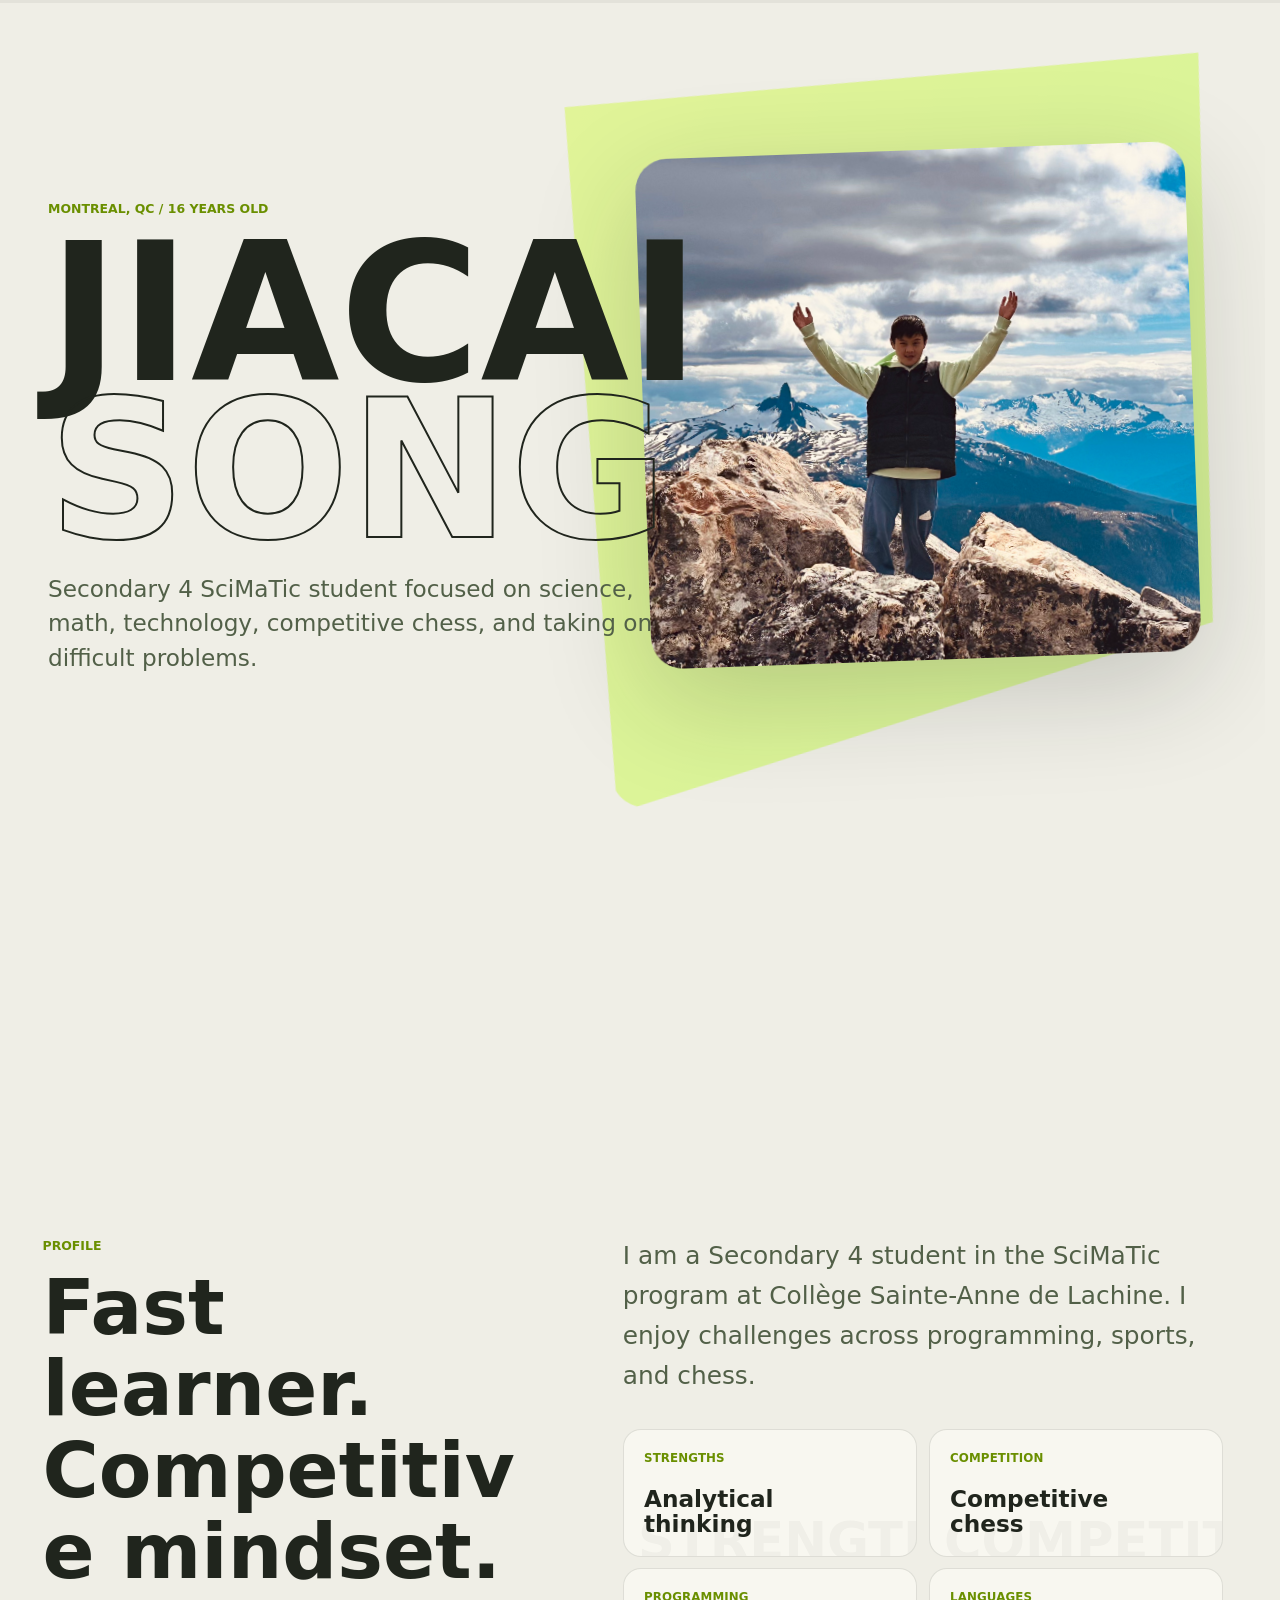
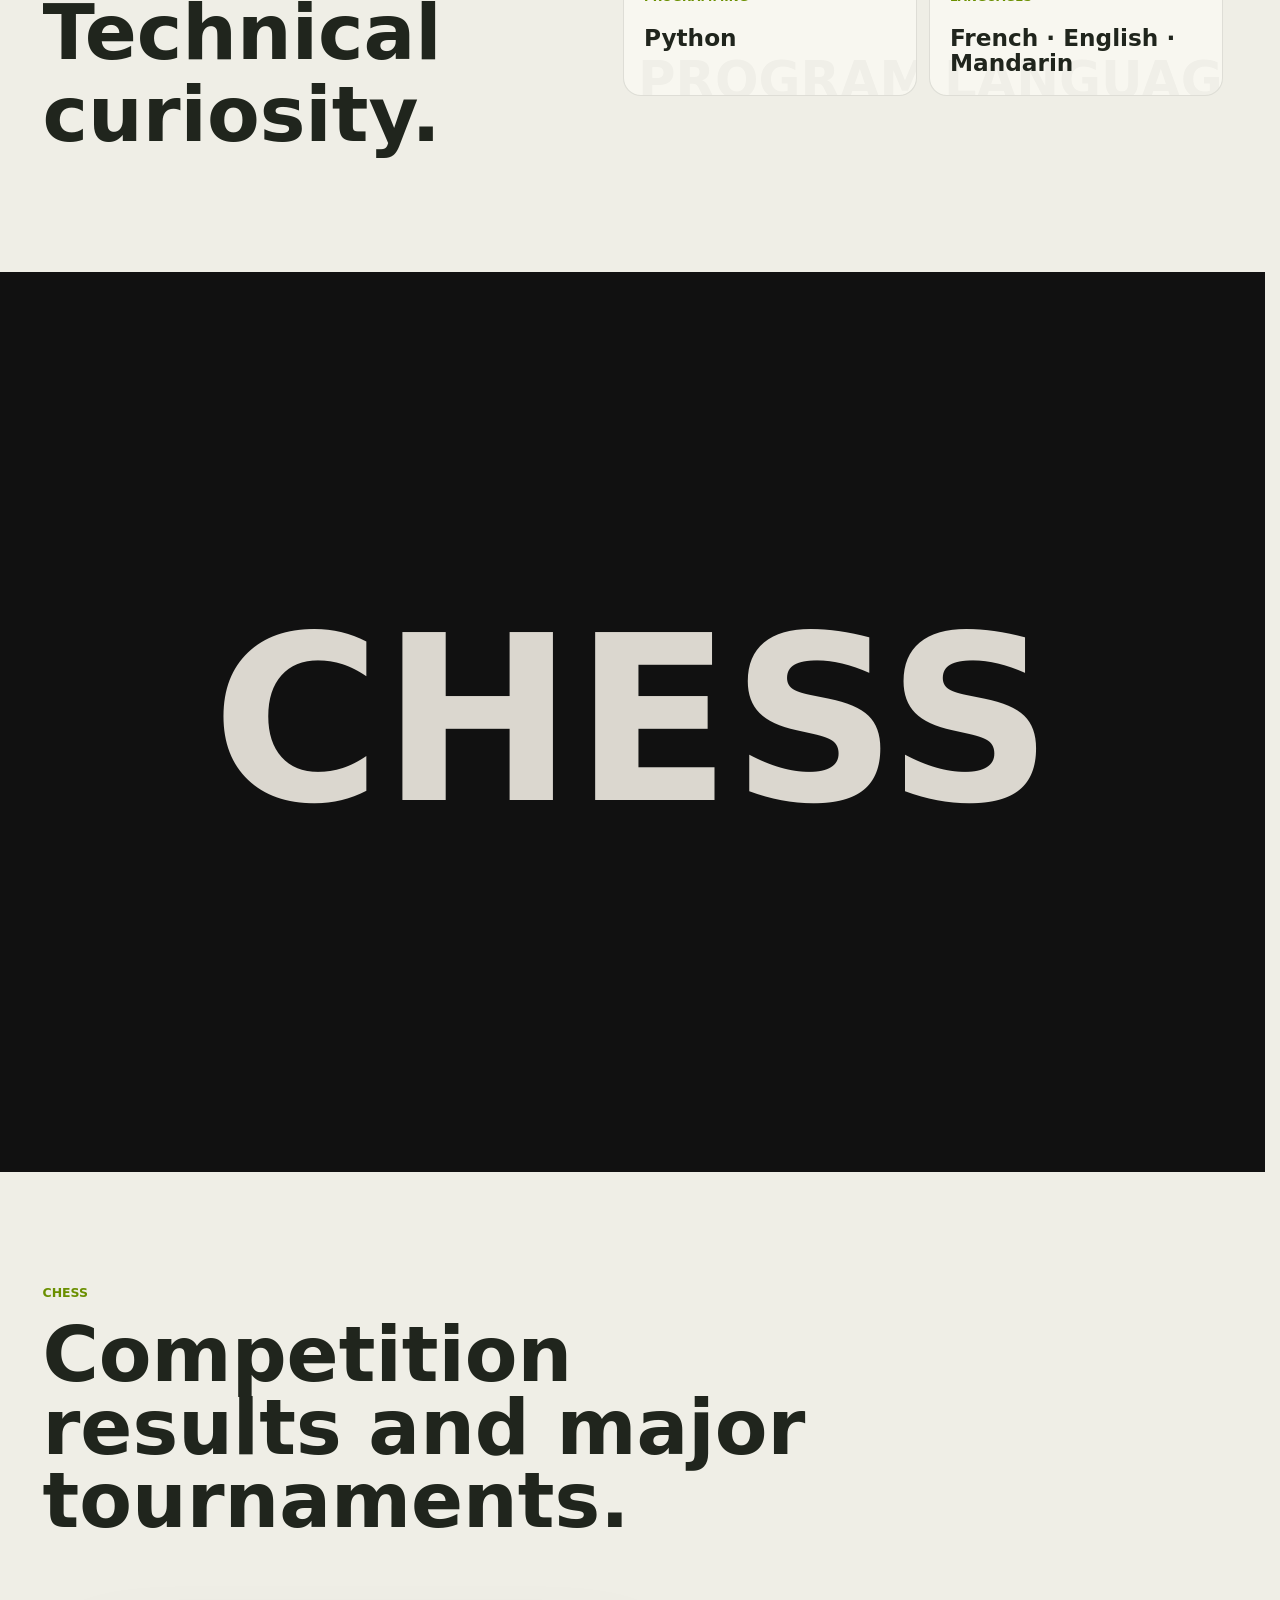
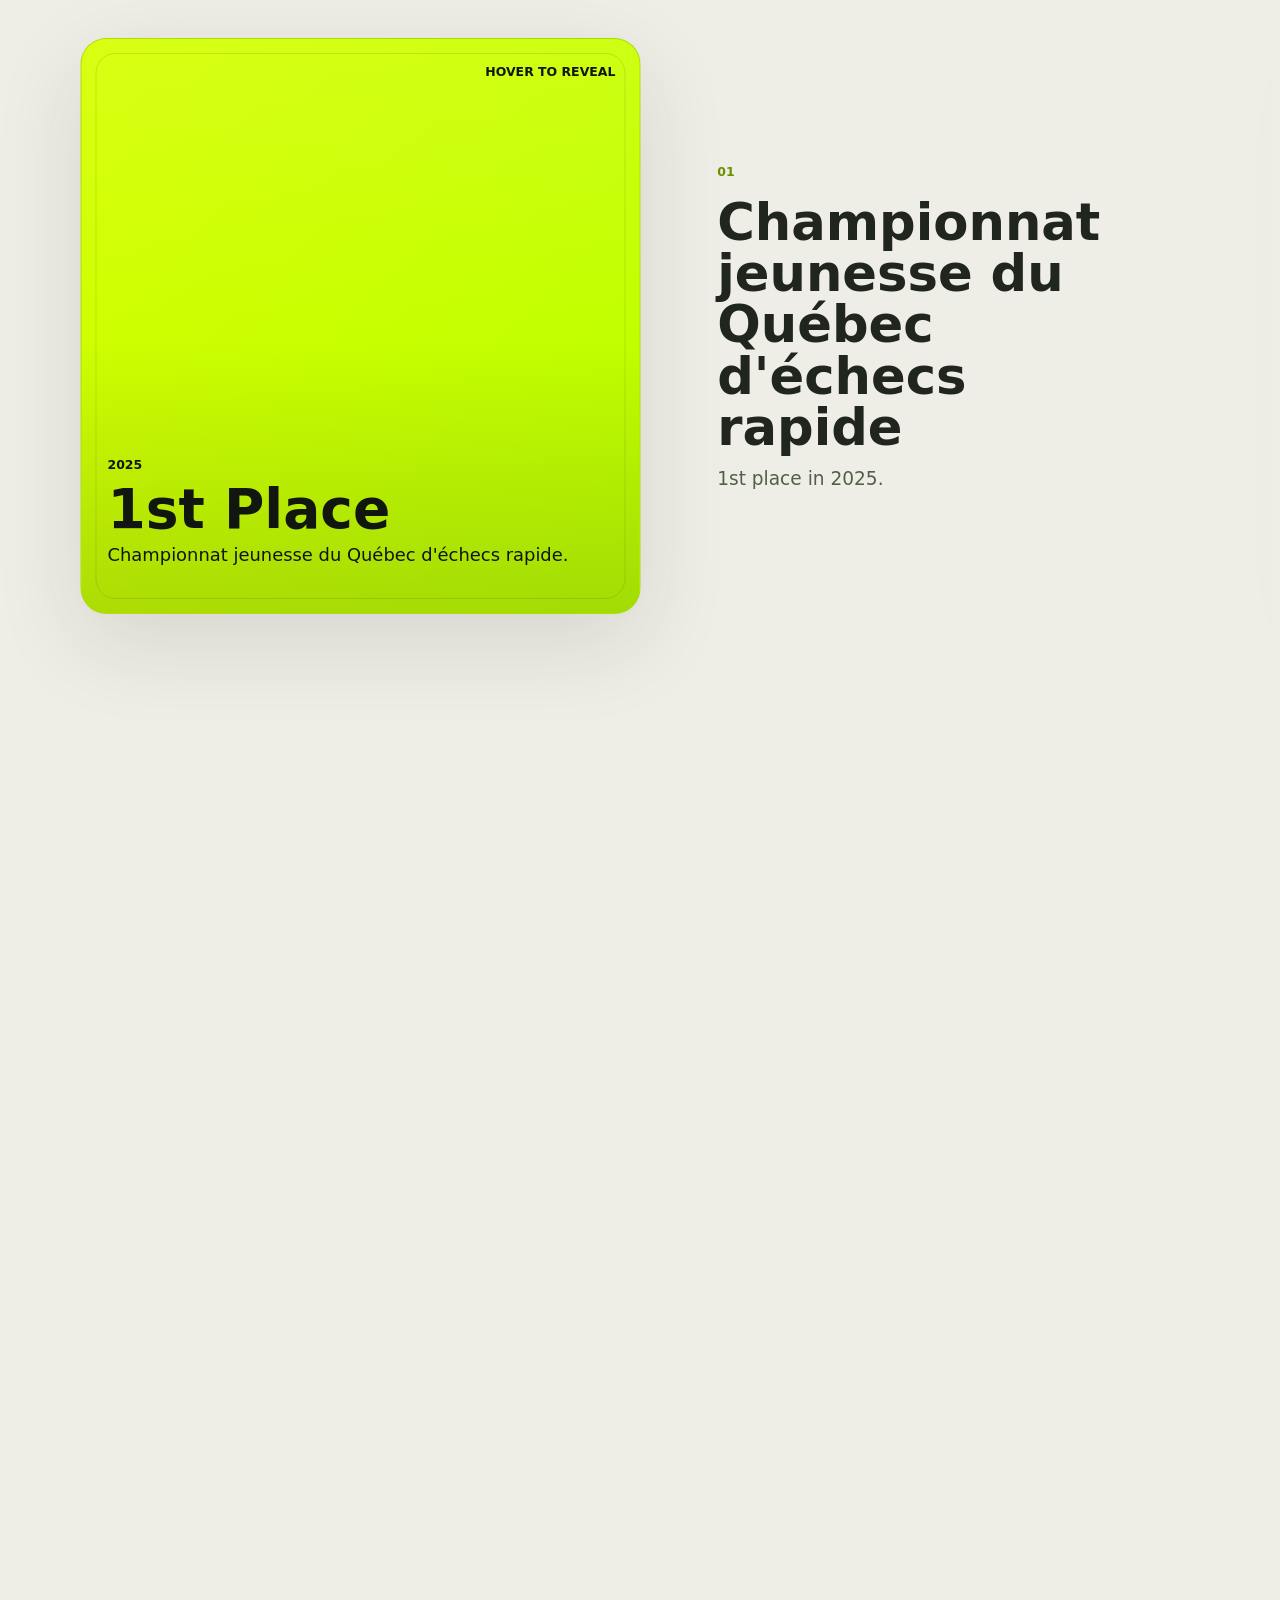
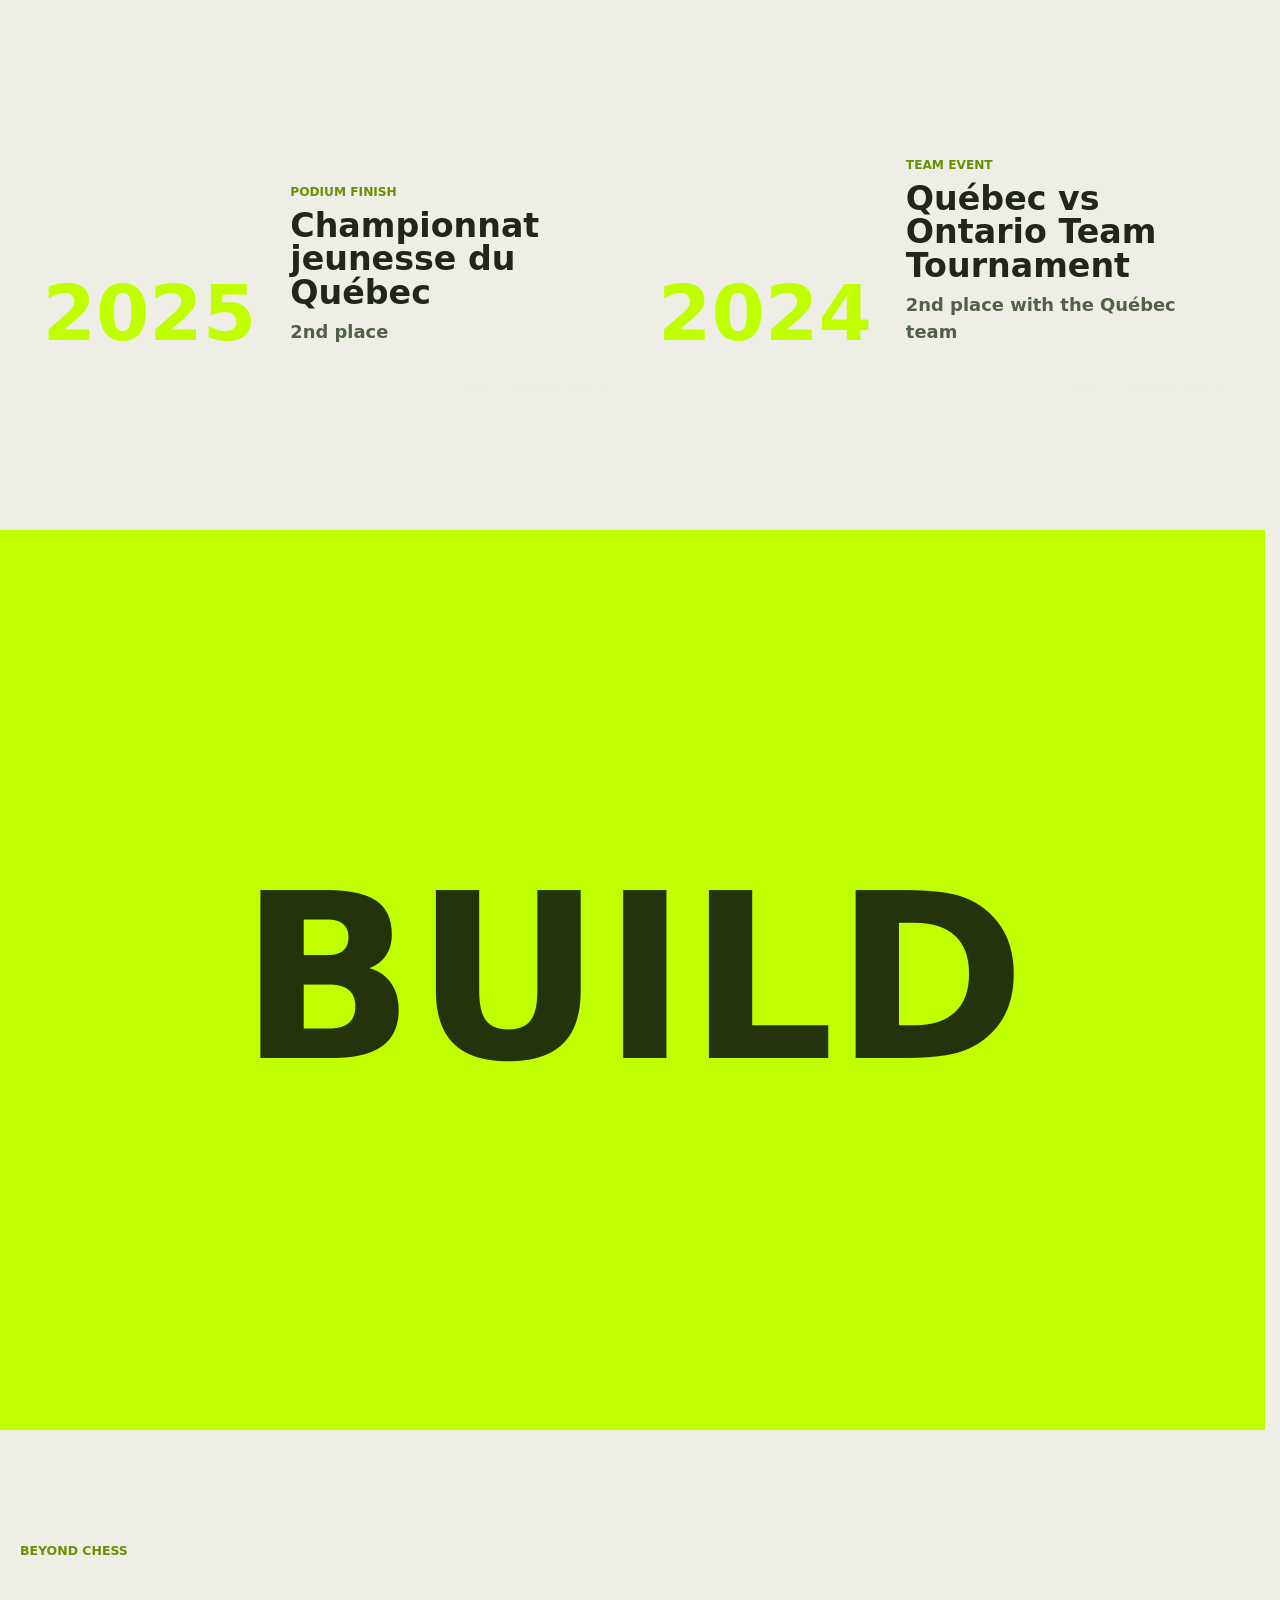
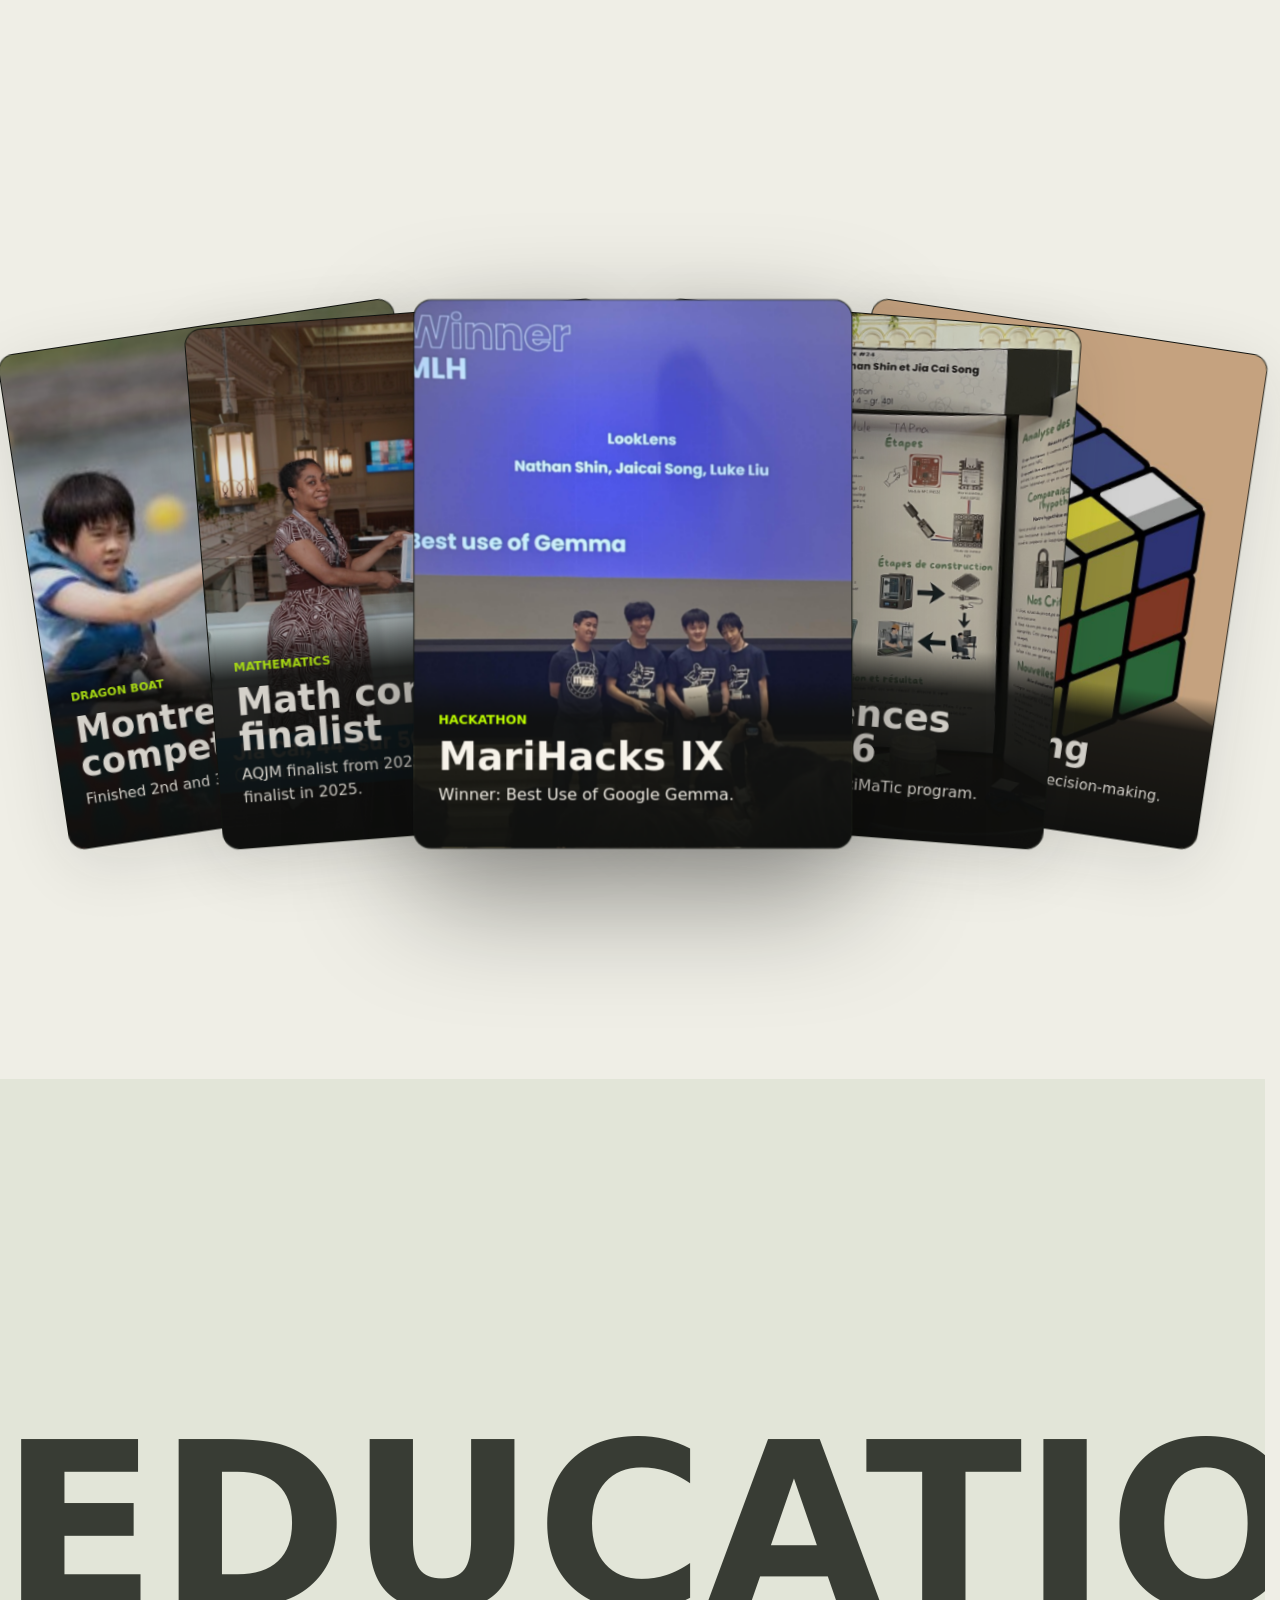
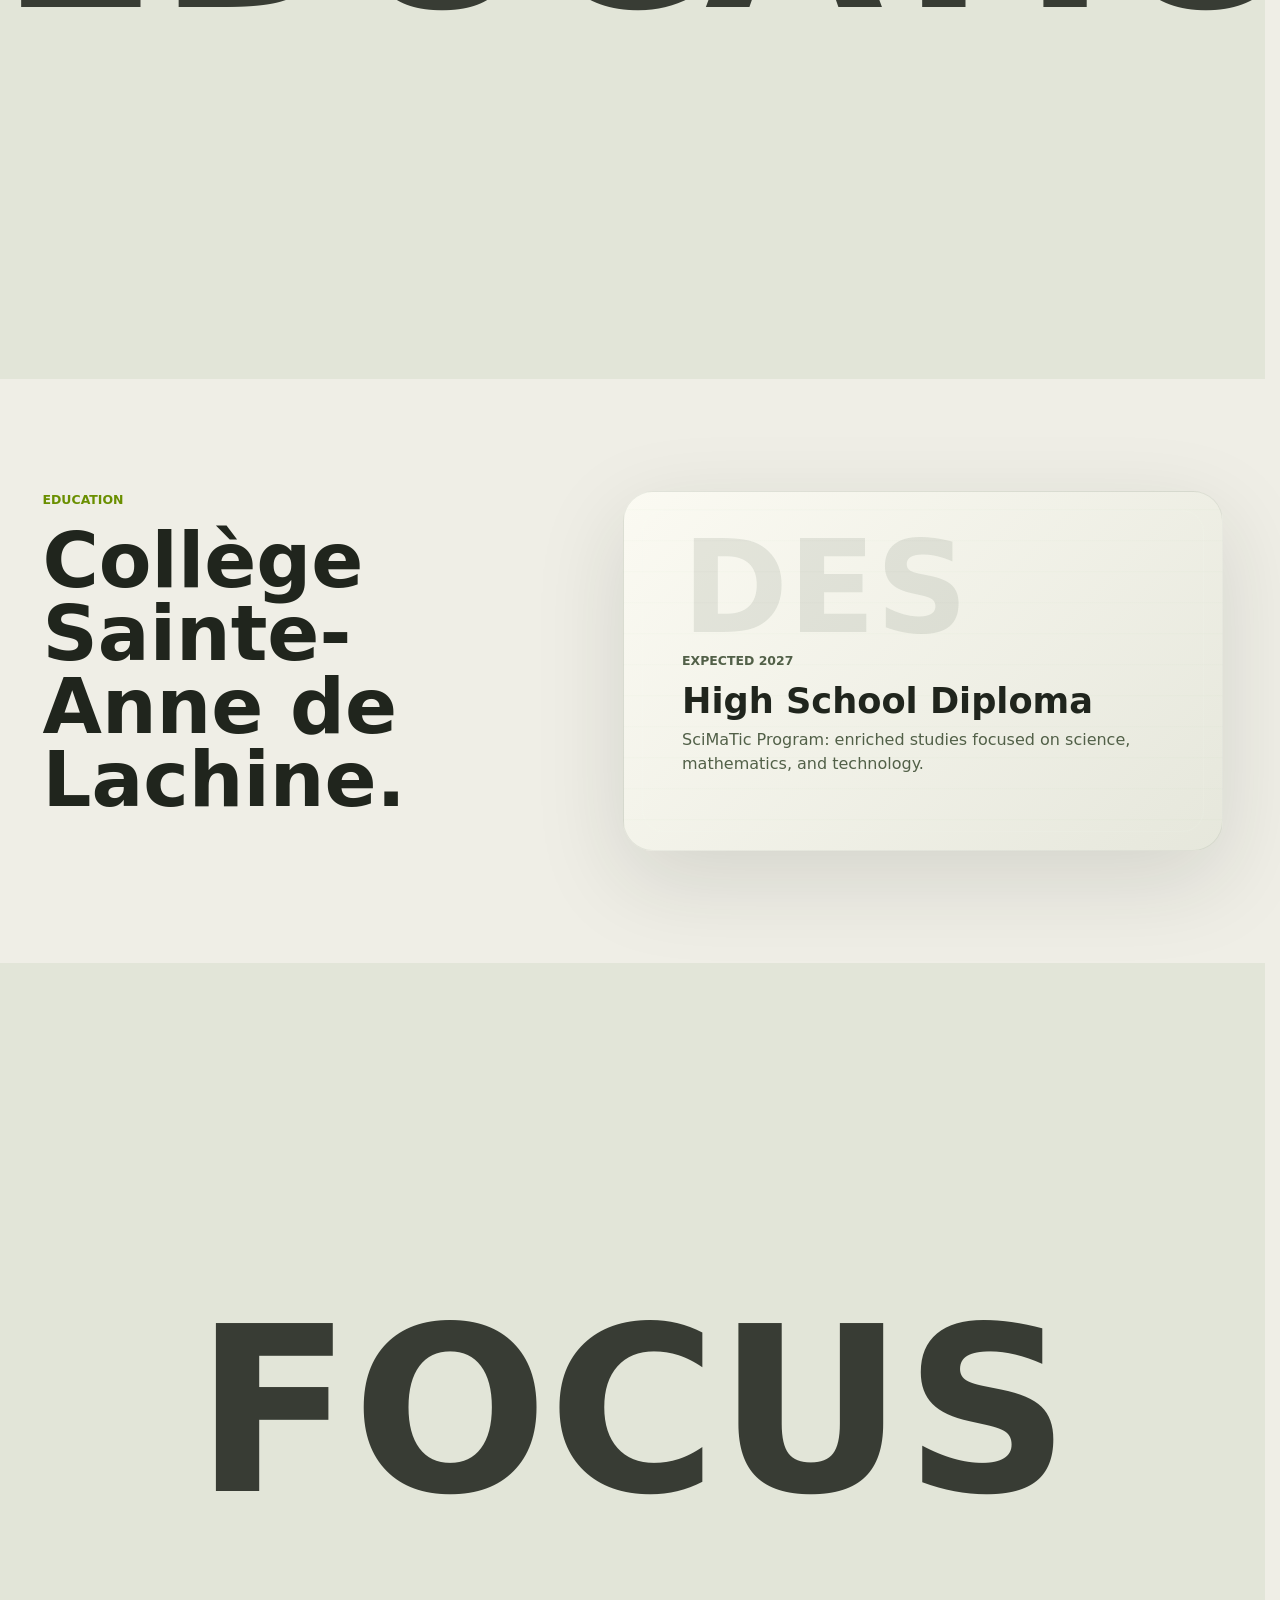
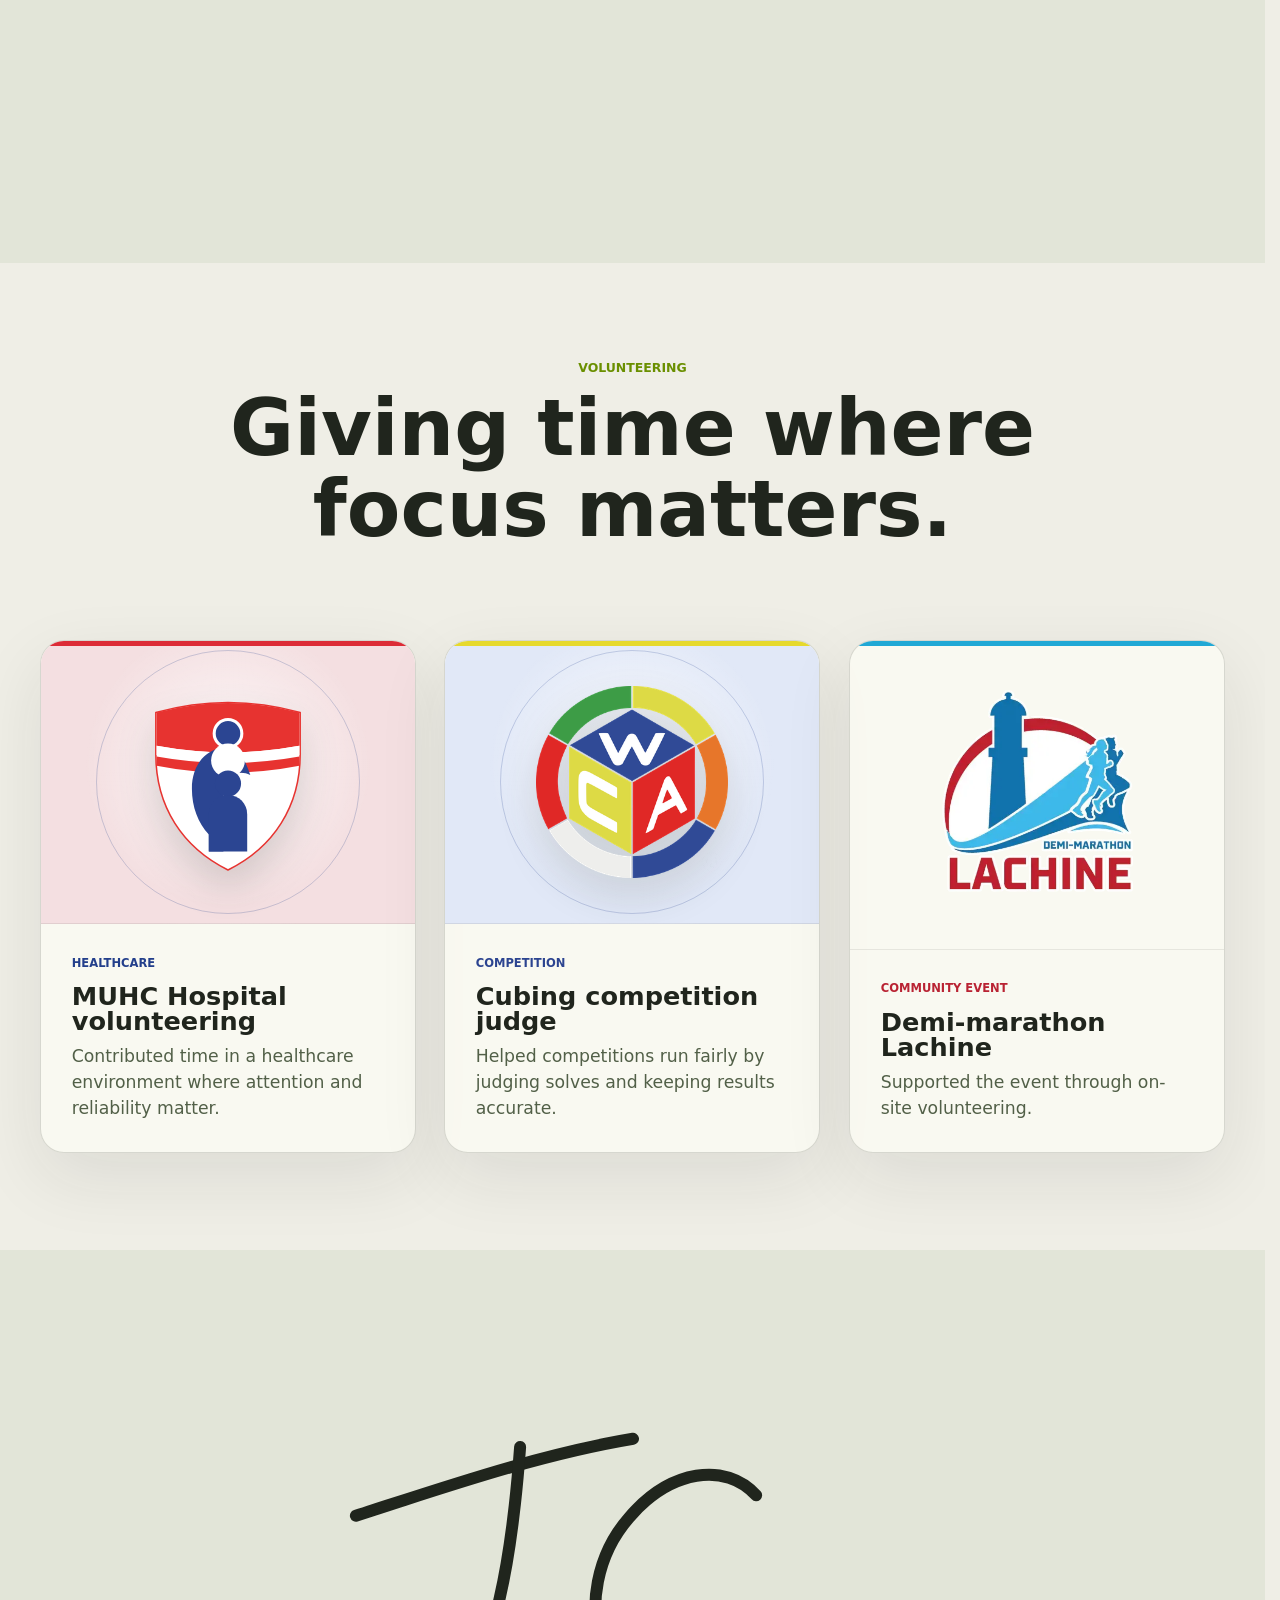
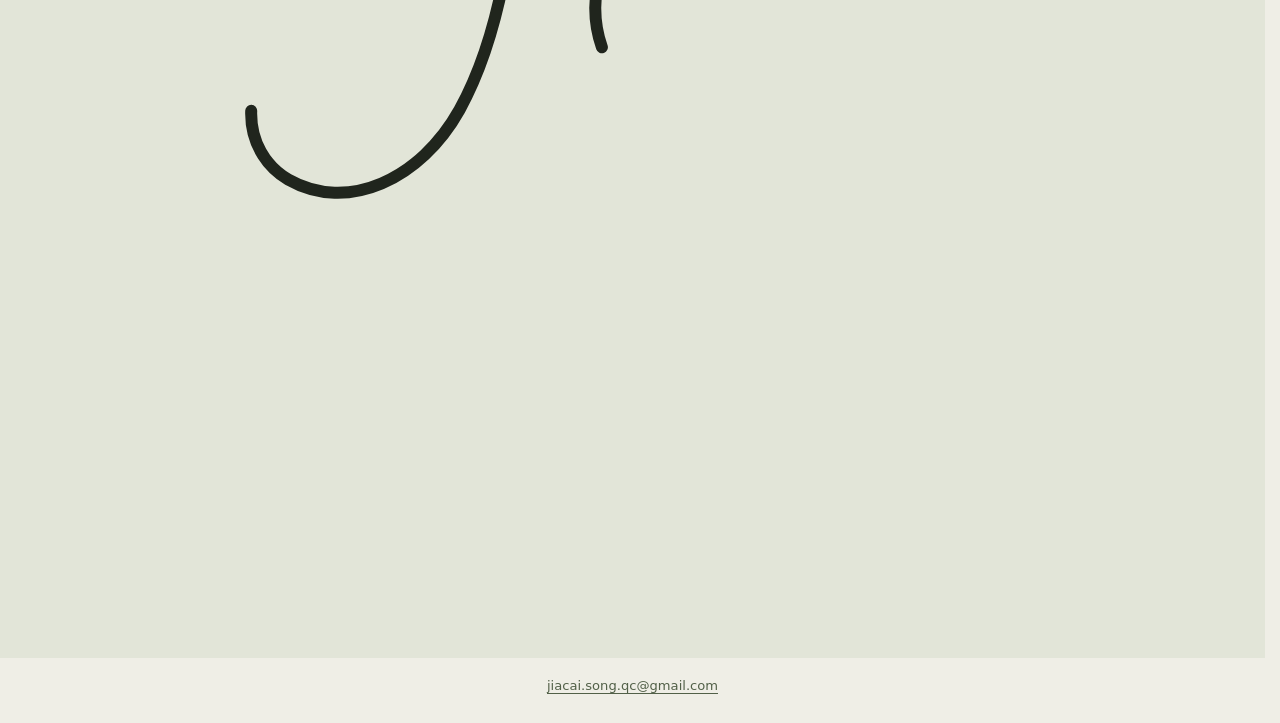
==== commit 11d61795: "improvements on animation" ====
--- a/index.html
+++ b/index.html
@@ -376,7 +376,7 @@
           <div class="volunteer-flow">
             <article class="volunteer-item volunteer-hospital">
               <div class="volunteer-media">
-                <img src="assets/volunteer-muhc-transparent.png" alt="MUHC hospital volunteering" loading="lazy" decoding="async" />
+                <img src="assets/volunteer-muhc.svg" alt="MUHC hospital volunteering" loading="lazy" decoding="async" />
               </div>
               <div class="volunteer-copy">
                 <span class="volunteer-role">Healthcare</span>
@@ -396,7 +396,7 @@
             </article>
             <article class="volunteer-item volunteer-marathon">
               <div class="volunteer-media">
-                <img src="assets/volunteer-lachine.png" alt="Demi-marathon Lachine logo" loading="lazy" decoding="async" />
+                <img src="assets/volunteer-lachine-transparent.png" alt="Demi-marathon Lachine logo" loading="lazy" decoding="async" />
               </div>
               <div class="volunteer-copy">
                 <span class="volunteer-role">Community event</span>
--- a/style.css
+++ b/style.css
@@ -45,6 +45,7 @@
 
 html {
   scroll-behavior: smooth;
+  scrollbar-gutter: stable;
 }
 
 body {
@@ -1621,6 +1622,8 @@
   isolation: isolate;
   background: var(--chapter-bg);
   contain: paint;
+  view-timeline-name: --chapter-motion;
+  view-timeline-axis: block;
 }
 
 .chapter-education,
@@ -1694,6 +1697,55 @@
   transform: translate3d(var(--baton-shift, -140%), 0, 0) scaleX(var(--baton-scale, 0.6));
   transform-origin: center;
   will-change: transform, opacity;
+}
+
+@keyframes chapterTrack {
+  from {
+    transform: translate3d(calc(0px - var(--chapter-travel)), 0, 0);
+  }
+
+  to {
+    transform: translate3d(var(--chapter-travel), 0, 0);
+  }
+}
+
+@keyframes chapterBatonTrack {
+  0% {
+    opacity: 0;
+    transform: translate3d(-140%, 0, 0) scaleX(0.55);
+  }
+
+  16% {
+    opacity: 1;
+  }
+
+  50% {
+    opacity: 1;
+    transform: translate3d(50vw, 0, 0) scaleX(1.45);
+  }
+
+  84% {
+    opacity: 1;
+  }
+
+  100% {
+    opacity: 0;
+    transform: translate3d(calc(100vw + 140%), 0, 0) scaleX(0.55);
+  }
+}
+
+@supports (animation-timeline: view()) and (view-timeline-name: --chapter-motion) {
+  .chapter > span {
+    animation: chapterTrack 1ms linear both;
+    animation-timeline: --chapter-motion;
+    animation-range: entry 0% exit 100%;
+  }
+
+  .chapter-baton {
+    animation: chapterBatonTrack 1ms linear both;
+    animation-timeline: --chapter-motion;
+    animation-range: entry 0% exit 100%;
+  }
 }
 
 @media (max-width: 700px) {
@@ -2053,6 +2105,10 @@
   }
 
   .hero-stage {
+    --hero-photo-size: min(82vw, 390px, 38svh);
+    --hero-photo-half-height: min(38vw, 181px, 17.6svh);
+    --hero-square-size: min(92vw, 430px, 40svh);
+    --hero-square-half: min(46vw, 215px, 20svh);
     min-height: 100svh;
     justify-content: flex-start;
     padding-top: 86px;
@@ -2061,15 +2117,15 @@
 
   .hero-stage::before {
     right: -18px;
-    top: 70%;
-    width: min(92vw, 430px);
+    top: calc(100% - 16px - var(--hero-square-half));
+    width: var(--hero-square-size);
     border-radius: 26px;
   }
 
   .hero-photo {
     right: 18px;
-    top: 70%;
-    width: min(82vw, 390px);
+    top: calc(100% - 24px - var(--hero-photo-half-height));
+    width: var(--hero-photo-size);
     border-radius: 24px;
   }
 
@@ -2377,7 +2433,7 @@
   width: var(--viewport-width);
   min-height: clamp(590px, 78svh, 780px);
   margin-left: calc(50% - (var(--viewport-width) / 2));
-  overflow: clip;
+  overflow: visible;
   isolation: isolate;
   perspective: 1400px;
   touch-action: pan-y;
@@ -2559,29 +2615,30 @@
   }
 
   .project-stack {
+    --mobile-card-width: min(78vw, 330px);
+    --mobile-card-gutter: max(18px, calc((var(--viewport-width) - var(--mobile-card-width)) / 2));
     display: flex;
     align-items: center;
     width: var(--viewport-width);
     min-height: 0;
     gap: 16px;
     margin-left: calc(50% - (var(--viewport-width) / 2));
-    padding: 30px calc((100vw - min(78vw, 330px)) / 2) 48px;
+    padding: 30px var(--mobile-card-gutter) 48px;
     overflow-x: auto;
     overflow-y: hidden;
     perspective: none;
-    touch-action: pan-y;
+    touch-action: pan-x pan-y;
     scroll-snap-type: x mandatory;
+    scroll-padding-inline: var(--mobile-card-gutter);
     scrollbar-width: none;
     overscroll-behavior-x: contain;
+    -webkit-overflow-scrolling: touch;
+    user-select: none;
+    -webkit-user-select: none;
   }
 
   .project-stack::-webkit-scrollbar {
     display: none;
-  }
-
-  .project-stack.mobile-project-dragging,
-  .project-stack.mobile-project-animating {
-    scroll-snap-type: none;
   }
 
   .projects .layer-card {
@@ -2591,8 +2648,8 @@
     position: relative;
     left: auto;
     top: auto;
-    flex: 0 0 min(78vw, 330px);
-    width: min(78vw, 330px);
+    flex: 0 0 var(--mobile-card-width);
+    width: var(--mobile-card-width);
     opacity: 1 !important;
     z-index: auto !important;
     filter:
@@ -2679,7 +2736,7 @@
     width: 48%;
   }
 
-  .volunteer-media img {
+.volunteer-media img {
     width: 52%;
     height: 72%;
   }
@@ -2688,3 +2745,50 @@
     padding: 22px;
   }
 }
+
+@media (max-width: 860px) and (max-height: 560px) {
+  .hero-stage {
+    --hero-photo-size: min(38vw, 46svh);
+    --hero-photo-half-height: min(17.6vw, 21.3svh);
+    --hero-square-size: min(43vw, 50svh);
+    --hero-square-half: min(21.5vw, 25svh);
+    padding-top: 48px;
+  }
+
+  .hero-content {
+    width: 52%;
+    margin-left: 0;
+  }
+
+  .hero-stage::before {
+    right: 12px;
+  }
+
+  .hero-photo {
+    right: 24px;
+  }
+
+  .hero h1 {
+    font-size: clamp(3.4rem, 9vw, 4.6rem);
+  }
+
+  .hero-copy {
+    max-width: 100%;
+    margin-top: 14px;
+    font-size: 0.9rem;
+  }
+}
+
+.volunteer-marathon .volunteer-media {
+  background: transparent;
+}
+
+.volunteer-marathon .volunteer-media::before {
+  display: none;
+}
+
+.volunteer-marathon .volunteer-media img,
+.volunteer-marathon:hover .volunteer-media img,
+.volunteer-item.volunteer-marathon:nth-child(even):hover .volunteer-media img {
+  filter: none;
+}
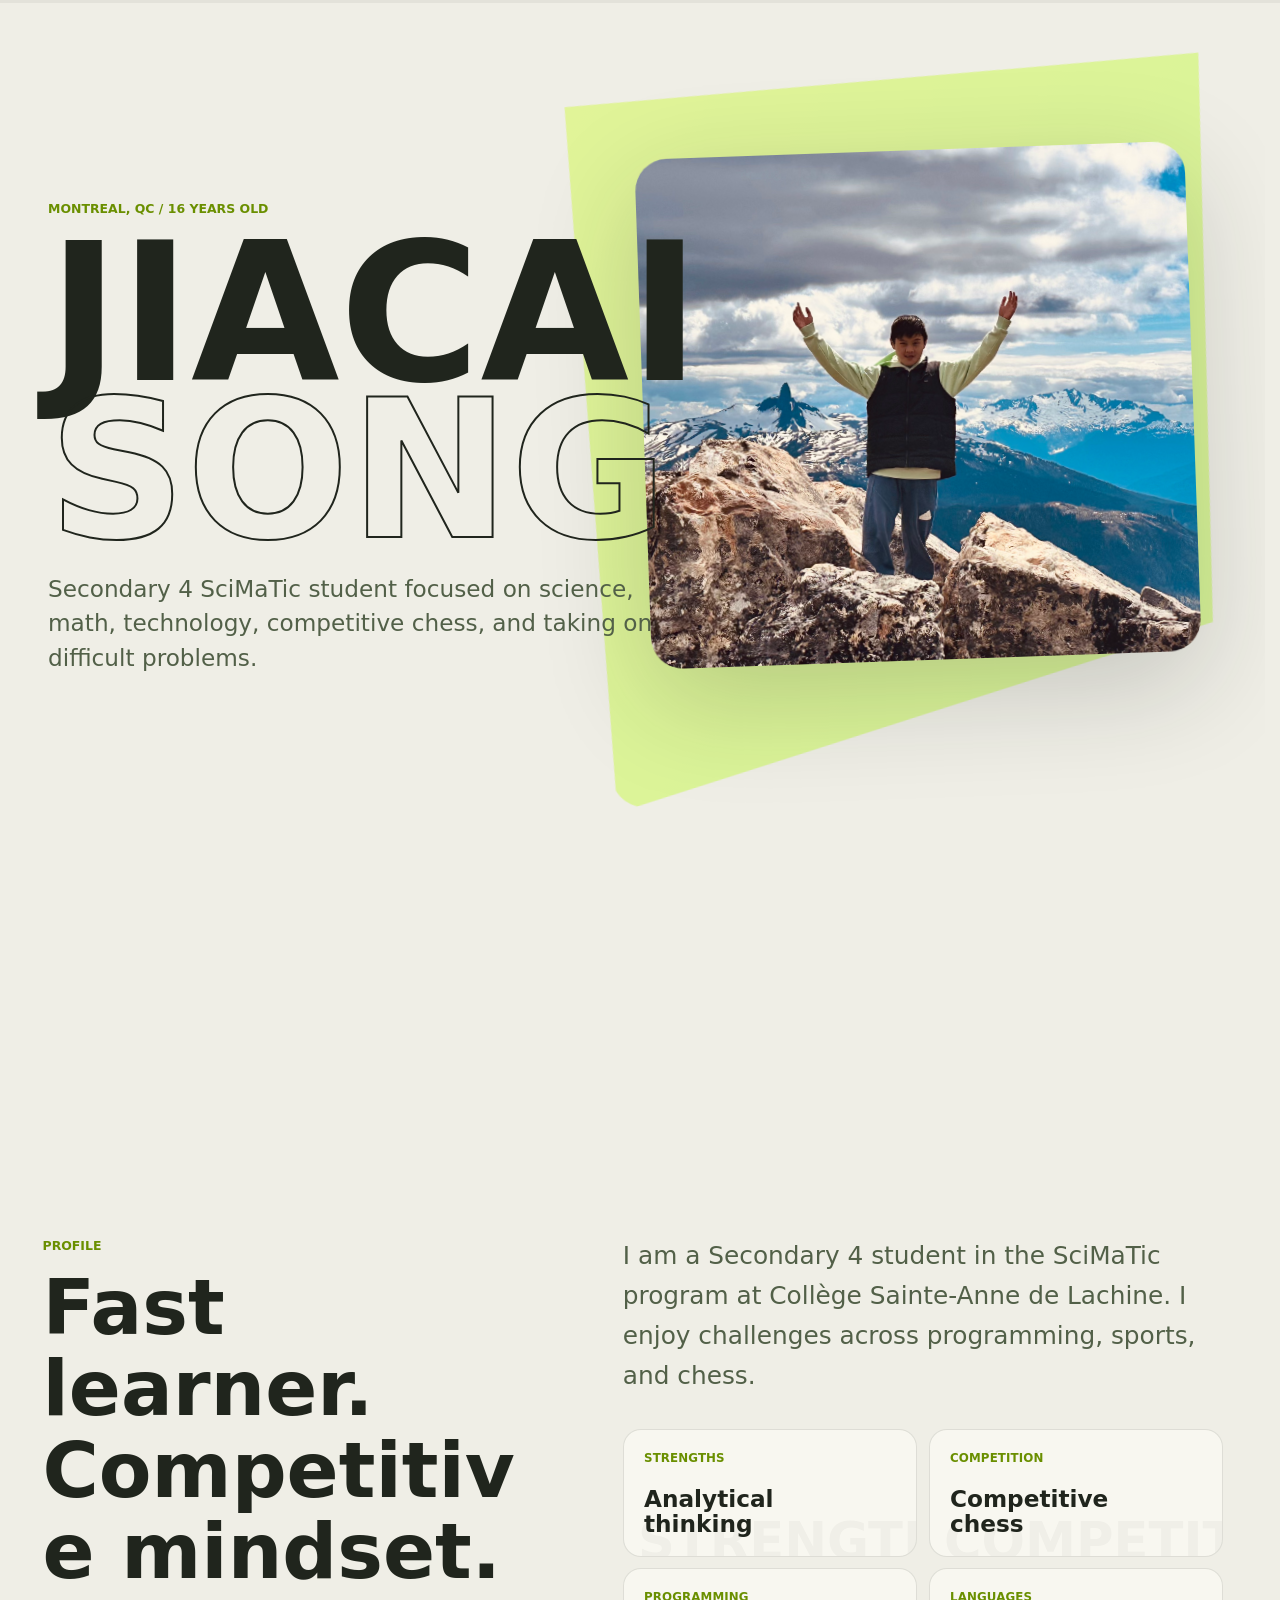
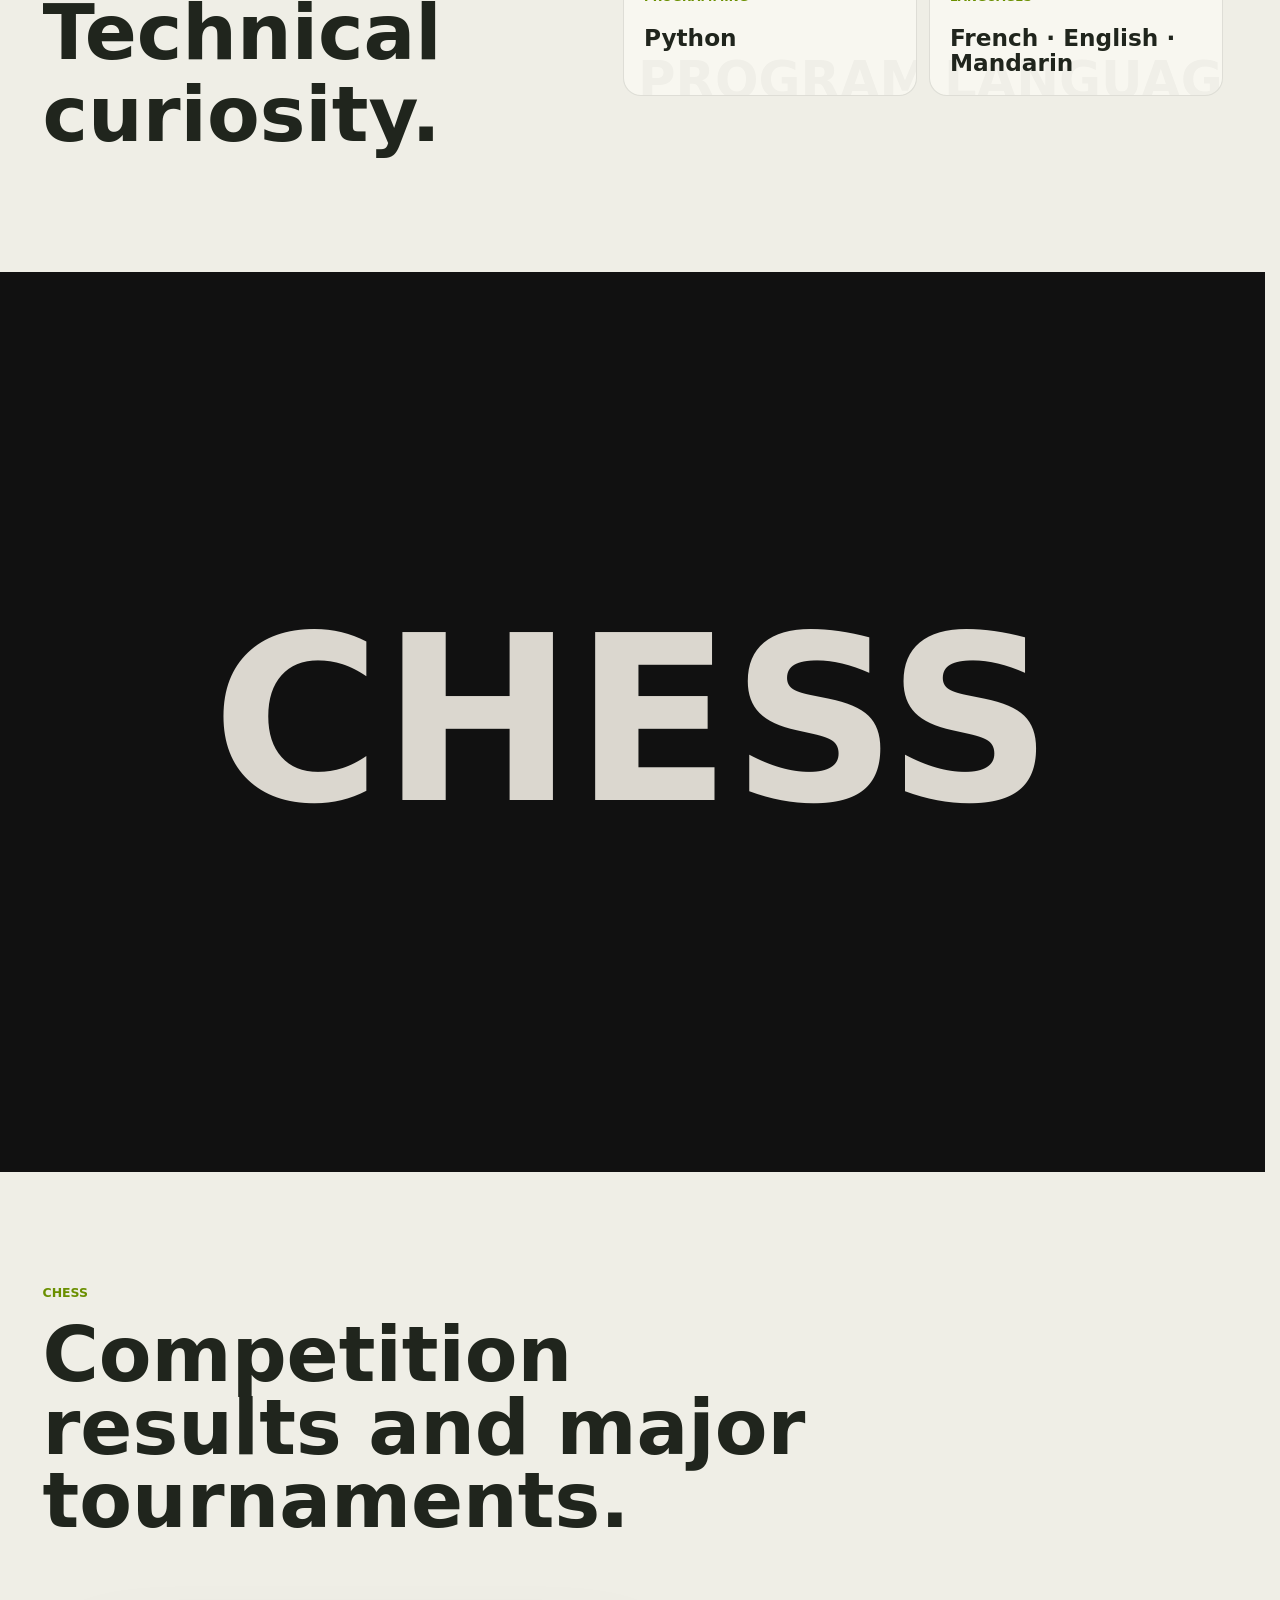
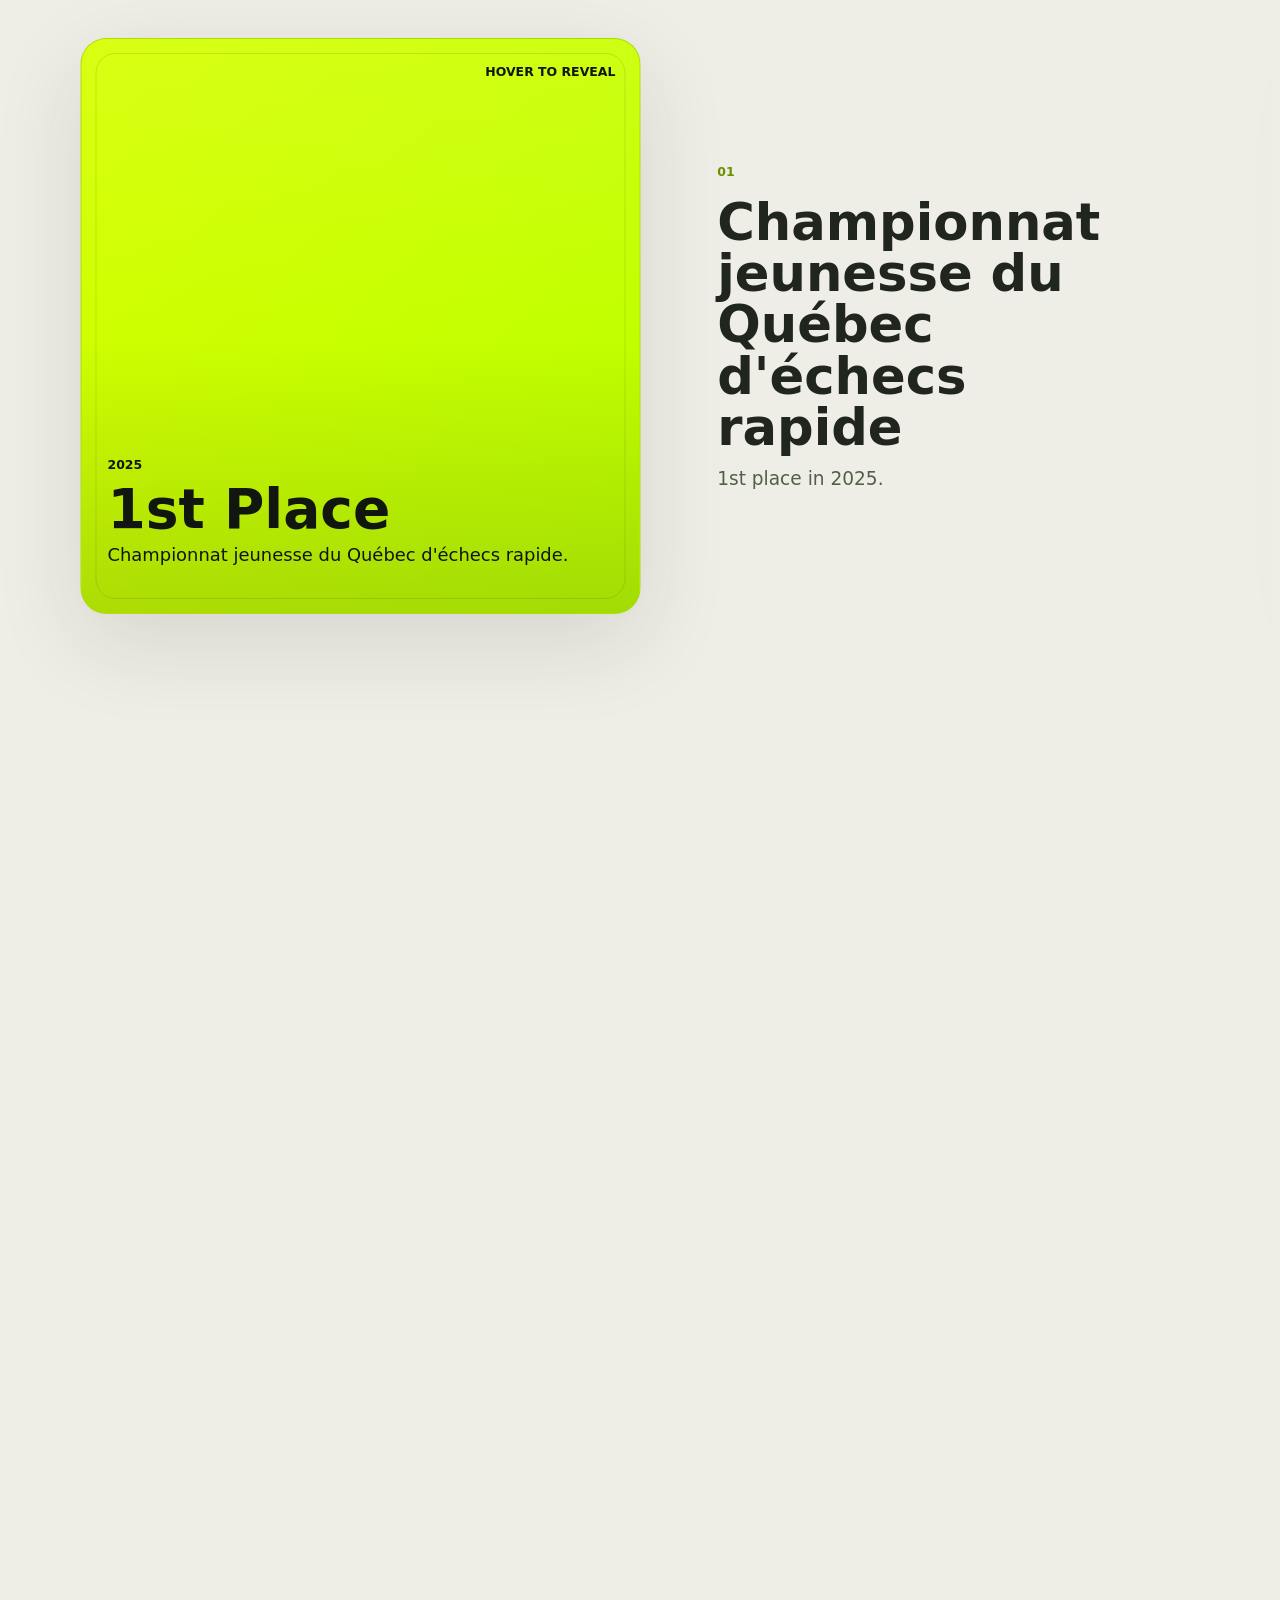
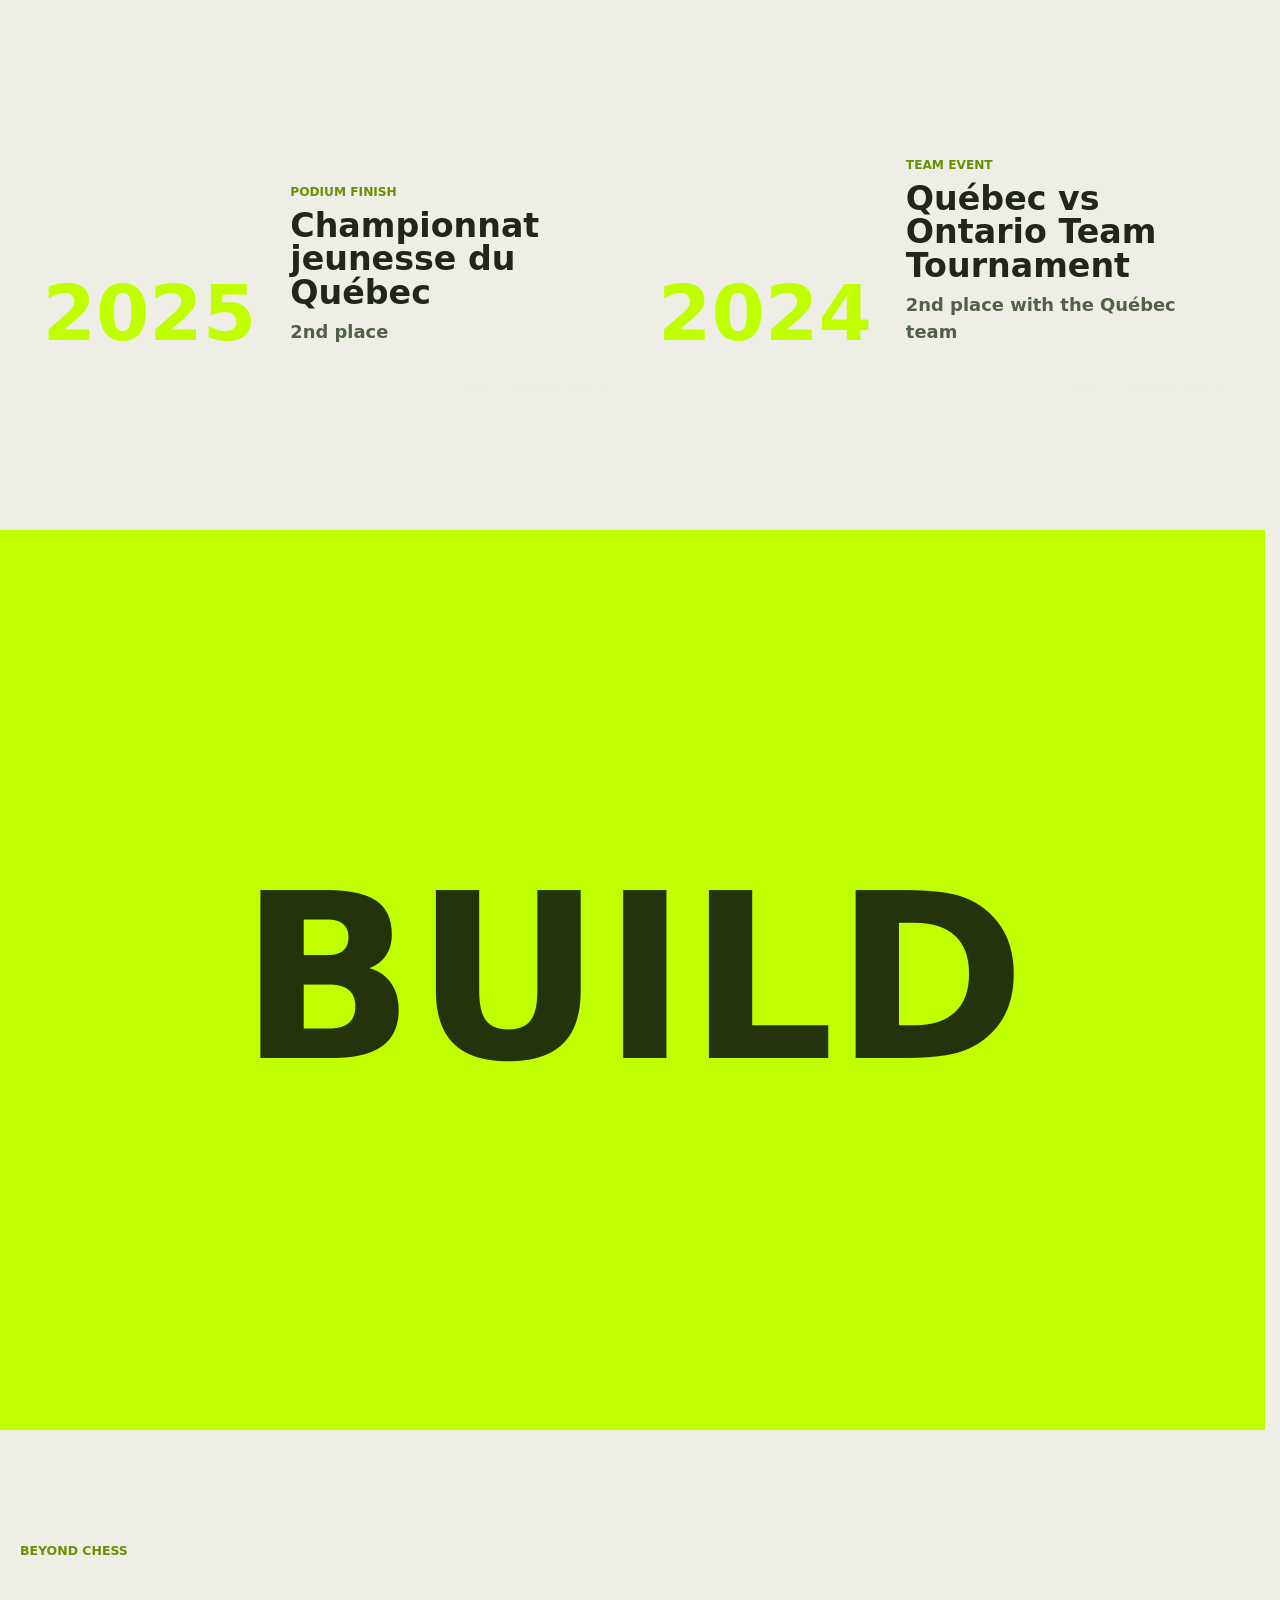
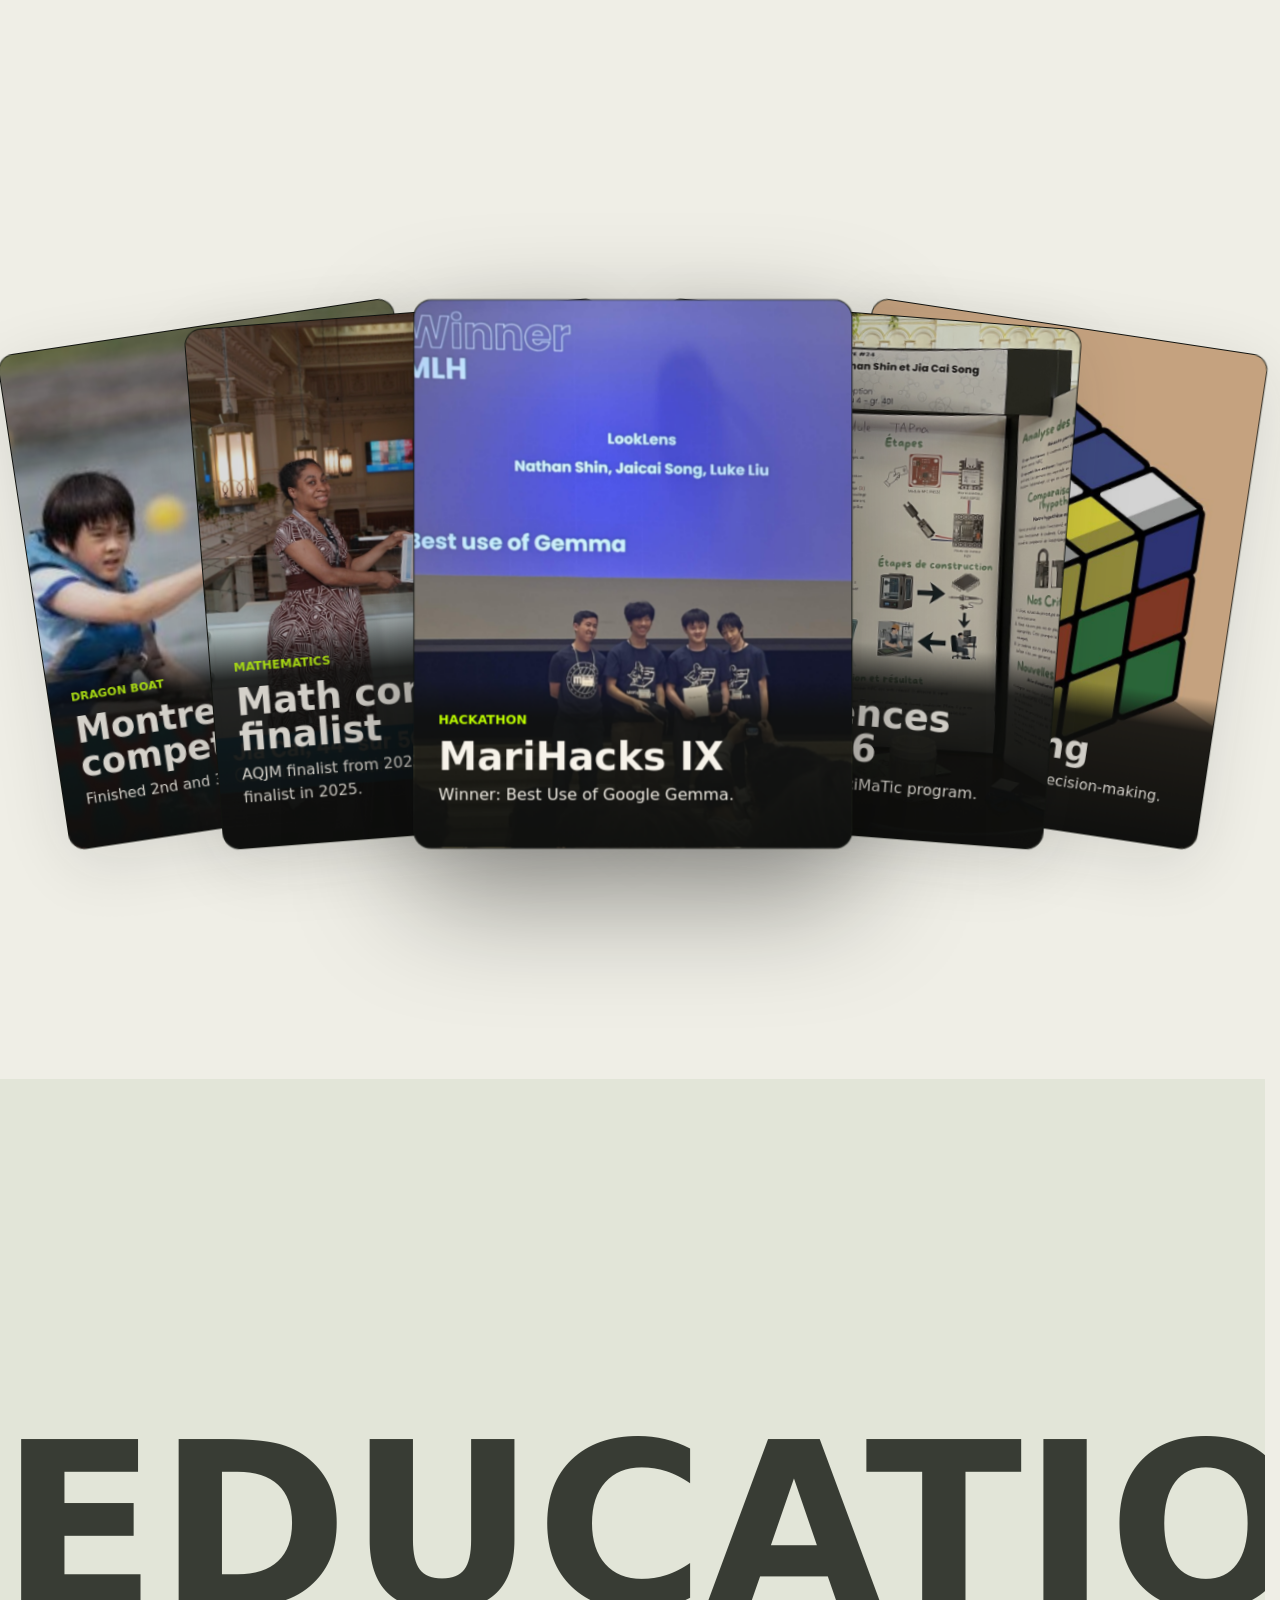
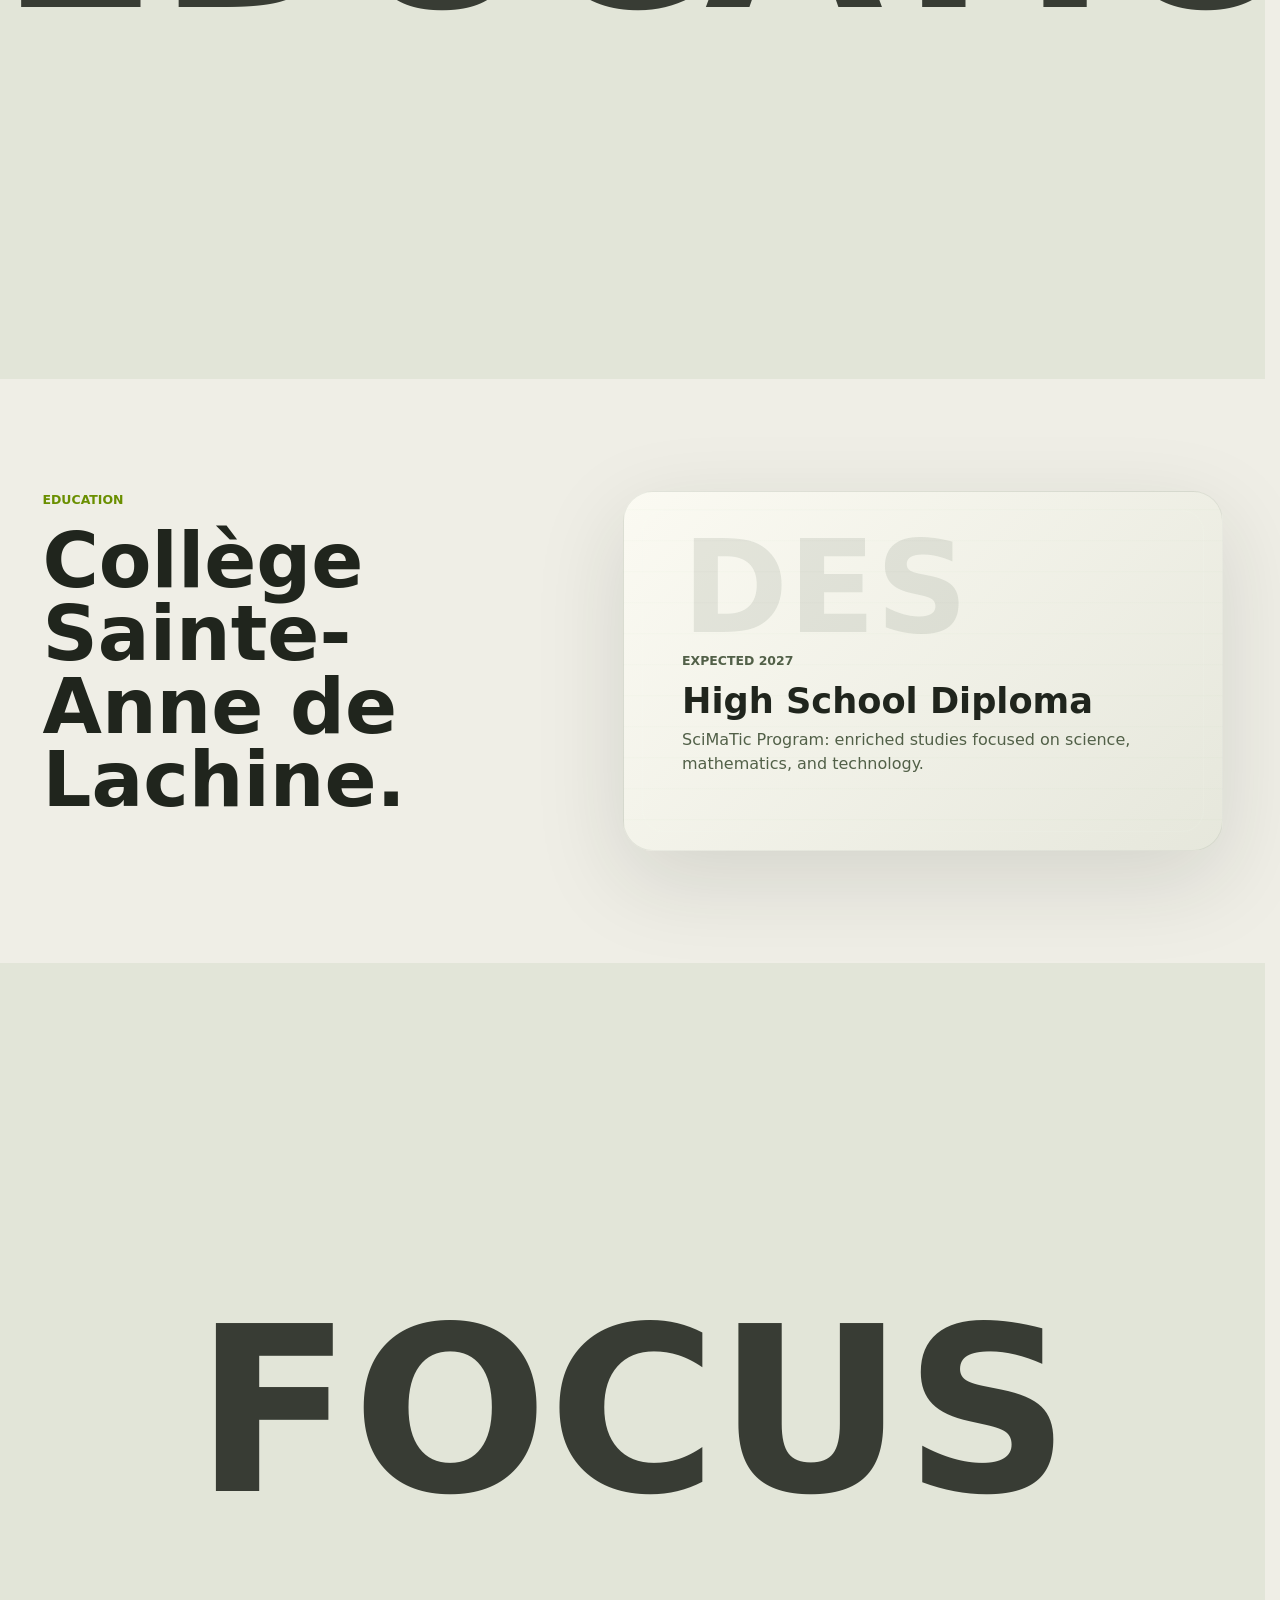
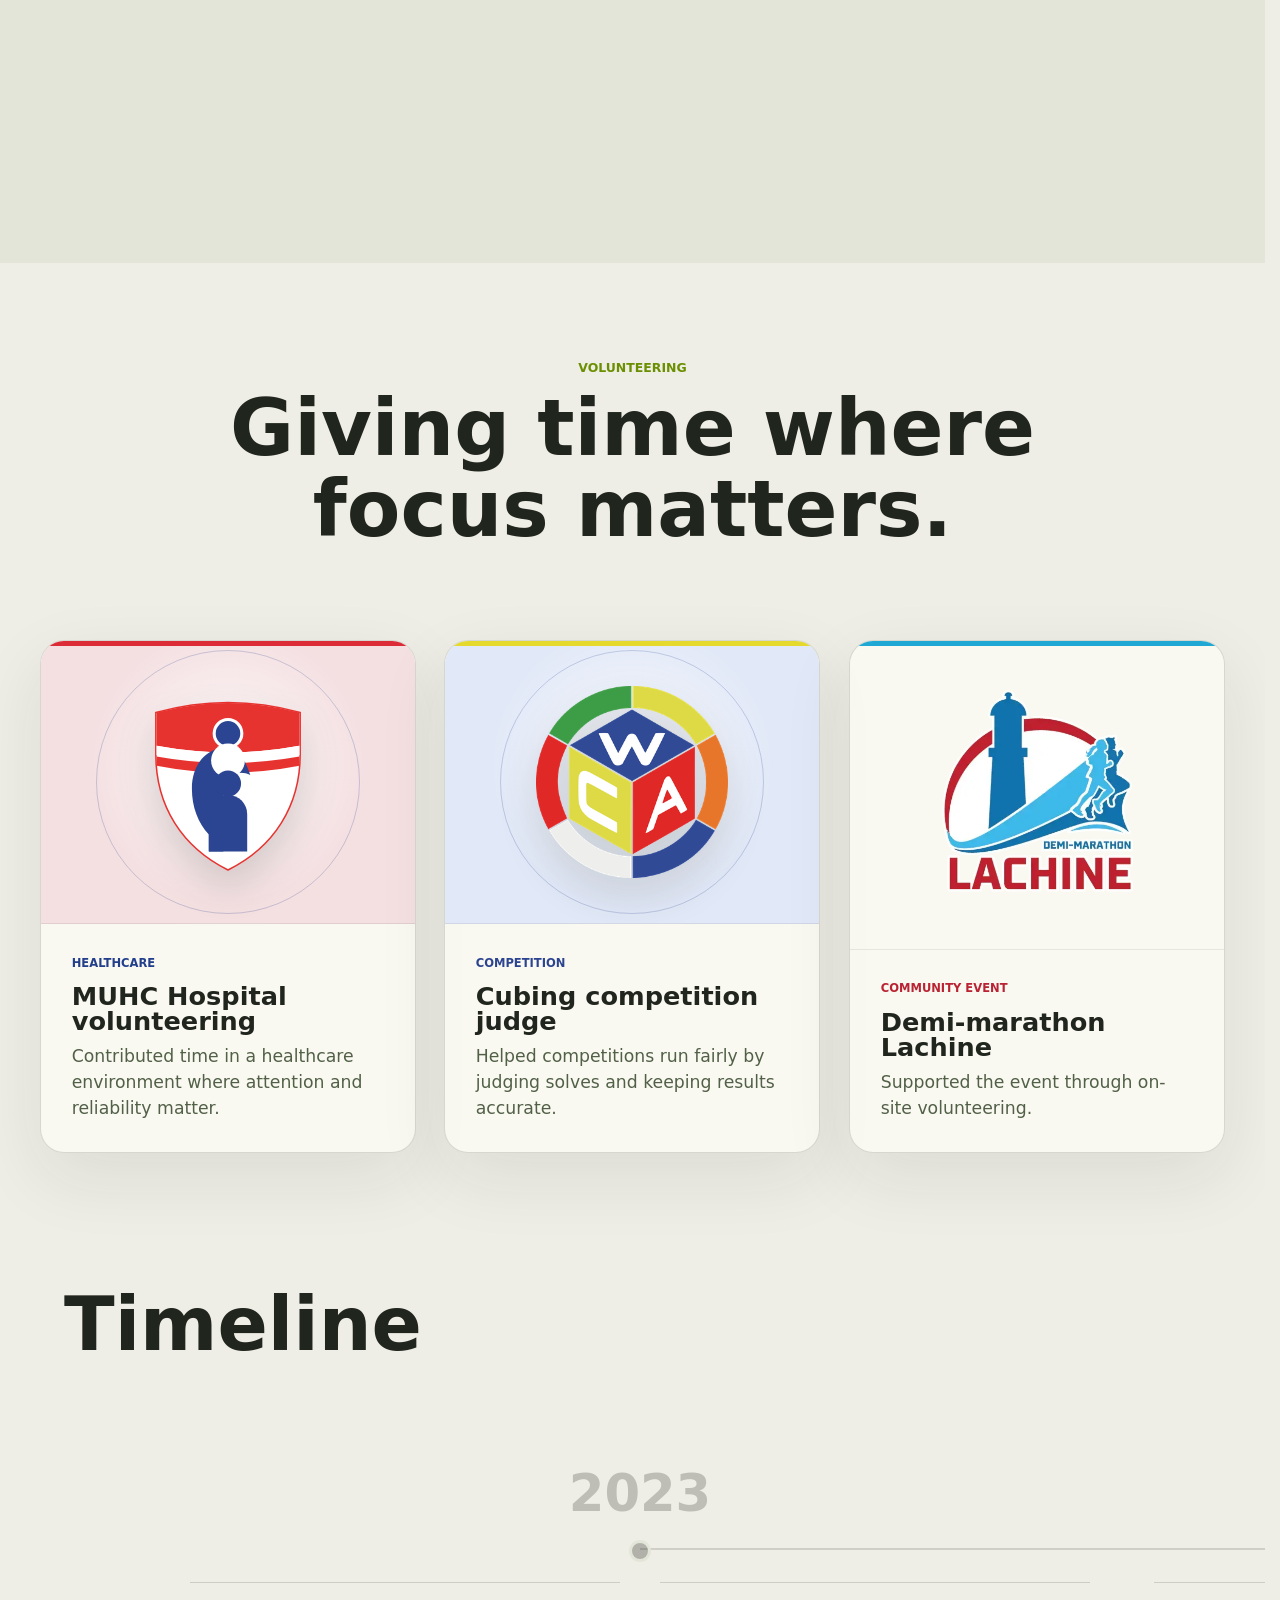
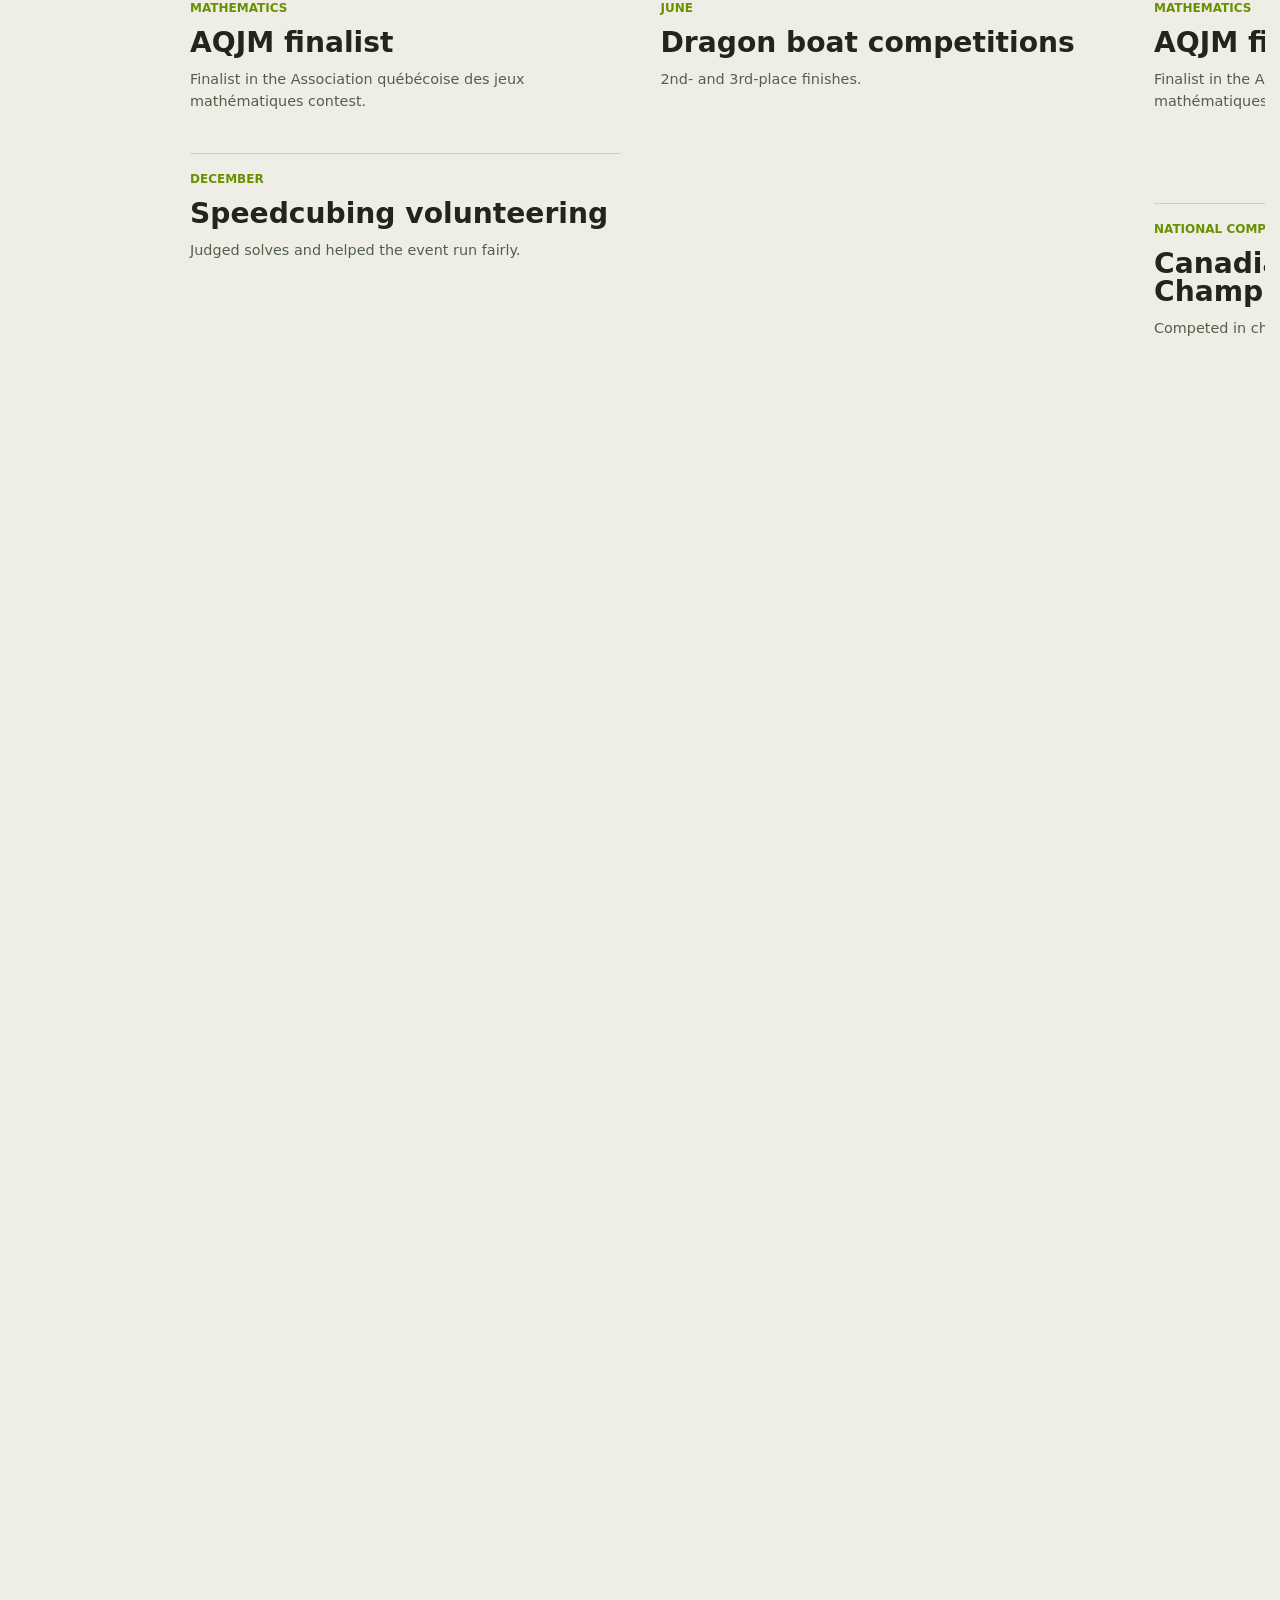
==== commit 0728ca6c: "timeline" ====
--- a/index.html
+++ b/index.html
@@ -408,6 +408,120 @@
         </div>
       </section>
 
+      <section id="timeline" class="milestones">
+        <div class="timeline-stage">
+          <header class="timeline-intro reveal">
+            <h2>Timeline</h2>
+          </header>
+
+          <div class="timeline-viewport">
+            <div class="timeline-rail">
+              <div class="timeline-line" aria-hidden="true"><span></span></div>
+
+              <article class="timeline-year" data-year="2023">
+                <div class="timeline-year-label">2023</div>
+                <div class="timeline-events">
+                  <div class="timeline-event">
+                    <span>Mathematics</span>
+                    <h3>AQJM finalist</h3>
+                    <p>Finalist in the Association québécoise des jeux mathématiques contest.</p>
+                  </div>
+                  <div class="timeline-event">
+                    <time datetime="2023-06">June</time>
+                    <h3>Dragon boat competitions</h3>
+                    <p>2nd- and 3rd-place finishes.</p>
+                  </div>
+                  <div class="timeline-event">
+                    <time datetime="2023-12">December</time>
+                    <h3>Speedcubing volunteering</h3>
+                    <p>Judged solves and helped the event run fairly.</p>
+                  </div>
+                </div>
+              </article>
+
+              <article class="timeline-year" data-year="2024">
+                <div class="timeline-year-label">2024</div>
+                <div class="timeline-events">
+                  <div class="timeline-event">
+                    <span>Mathematics</span>
+                    <h3>AQJM finalist</h3>
+                    <p>Finalist in the Association québécoise des jeux mathématiques contest for a second consecutive year.</p>
+                  </div>
+                  <div class="timeline-event">
+                    <span>Chess</span>
+                    <h3>Provincial and team podiums</h3>
+                    <p>Placed 3rd at the Championnat jeunesse du Québec d'échecs rapide and 2nd with Québec at the Québec vs Ontario Team Tournament.</p>
+                  </div>
+                  <div class="timeline-event">
+                    <span>National competition</span>
+                    <h3>Canadian Youth Chess Championship</h3>
+                    <p>Competed in chess at the national level.</p>
+                  </div>
+                  <div class="timeline-event">
+                    <span>Volunteering</span>
+                    <h3>Demi-marathon Lachine</h3>
+                    <p>Supported the event through on-site volunteering.</p>
+                  </div>
+                </div>
+              </article>
+
+              <article class="timeline-year" data-year="2025">
+                <div class="timeline-year-label">2025</div>
+                <div class="timeline-events">
+                  <div class="timeline-event">
+                    <span>Mathematics</span>
+                    <h3>Three years of AQJM finals and Optimath distinction</h3>
+                    <p>Finalist in the Association québécoise des jeux mathématiques contest for a third consecutive year; also placed 44th out of 5,000 in Opti-Math.</p>
+                  </div>
+                  <div class="timeline-event">
+                    <span>Chess</span>
+                    <h3>Strongest competitive season</h3>
+                    <p>Won the Québec rapid youth championship, placed 2nd at the provincial youth championship, and won the Québec vs Ontario Team Tournament with Québec.</p>
+                  </div>
+                  <div class="timeline-event">
+                    <span>International competition</span>
+                    <h3>CYCC and NAYCC Kingston</h3>
+                    <p>Competed in chess at the national and international levels.</p>
+                  </div>
+                  <div class="timeline-event">
+                    <span>Science</span>
+                    <h3>Start of Expo-science project</h3>
+                    <p>Started a SciMaTic project centered on design, prototyping, and testing.</p>
+                  </div>
+                </div>
+              </article>
+
+              <article class="timeline-year" data-year="2026">
+                <div class="timeline-year-label">2026</div>
+                <div class="timeline-events">
+                  <div class="timeline-event">
+                    <span>Hackathon</span>
+                    <h3>MariHacks IX winner</h3>
+                    <p>Built LookLens and won Best Use of Google Gemma at Quebec's first and largest hackathon for CEGEP and high school students.</p>
+                  </div>
+                  <div class="timeline-event">
+                    <span>Science</span>
+                    <h3>Expo-sciences presentation</h3>
+                    <p>Completed and presented the 2025-2026 SciMaTic technical project.</p>
+                  </div>
+                </div>
+              </article>
+
+              <article class="timeline-year timeline-future" data-year="2027">
+                <div class="timeline-year-label">2027</div>
+                <div class="timeline-events">
+                  <div class="timeline-event">
+                    <span>Expected</span>
+                    <h3>High School Diploma</h3>
+                    <p>Expected completion of the SciMaTic program at Collège Sainte-Anne de Lachine.</p>
+                  </div>
+                </div>
+              </article>
+            </div>
+          </div>
+        </div>
+      </section>
+
       <section class="signature-section" aria-label="JCS signature">
         <div class="signature-stage">
           <svg class="jcs-signature" viewBox="0 0 760 480" role="img" aria-label="JCS handwritten signature">
@@ -421,7 +535,11 @@
       </section>
 
       <footer class="site-footer">
-        <a href="mailto:jiacai.song.qc@gmail.com">jiacai.song.qc@gmail.com</a>
+        <nav class="footer-socials" aria-label="Social profiles">
+          <a href="https://github.com/skibidiJCS" target="_blank" rel="noopener noreferrer">GitHub</a>
+          <a href="https://www.linkedin.com/in/jiacai-song-96612a39b/" target="_blank" rel="noopener noreferrer">LinkedIn</a>
+        </nav>
+        <a class="footer-email" href="mailto:jiacai.song.qc@gmail.com">jiacai.song.qc@gmail.com</a>
       </footer>
     </main>
 
--- a/style.css
+++ b/style.css
@@ -1250,6 +1250,169 @@
   color: rgba(72, 82, 64, 0.13);
 }
 
+.milestones {
+  --timeline-progress: 0;
+  --timeline-shift: 0px;
+  --timeline-panel-width: min(76vw, 900px);
+  --timeline-gap: clamp(36px, 5vw, 78px);
+  --timeline-side-padding: max(24px, calc((var(--viewport-width) - var(--timeline-panel-width)) / 2));
+  position: relative;
+  height: 500svh;
+  background: transparent;
+}
+
+.timeline-stage {
+  position: sticky;
+  top: 0;
+  width: 100%;
+  height: 100svh;
+  overflow: hidden;
+}
+
+.timeline-intro {
+  position: absolute;
+  top: clamp(34px, 5vh, 64px);
+  left: clamp(24px, 5vw, 76px);
+  z-index: 4;
+}
+
+.timeline-intro h2 {
+  margin: 0;
+  font-size: clamp(3rem, 5.8vw, 6.8rem);
+  line-height: 0.82;
+}
+
+.timeline-viewport {
+  position: absolute;
+  inset: 0;
+  display: flex;
+  align-items: center;
+  overflow: hidden;
+  padding-top: clamp(92px, 13vh, 138px);
+}
+
+.timeline-rail {
+  position: relative;
+  display: flex;
+  align-items: flex-start;
+  gap: var(--timeline-gap);
+  width: max-content;
+  padding-inline: var(--timeline-side-padding);
+  transform: translate3d(var(--timeline-shift), 0, 0);
+  will-change: transform;
+}
+
+.timeline-line {
+  position: absolute;
+  top: 78px;
+  left: calc(var(--timeline-side-padding) + (var(--timeline-panel-width) / 2));
+  right: calc(var(--timeline-side-padding) + (var(--timeline-panel-width) / 2));
+  height: 2px;
+  overflow: hidden;
+  background: rgba(var(--ink-rgb), 0.15);
+}
+
+.timeline-line span {
+  display: block;
+  width: 100%;
+  height: 100%;
+  background: var(--lime);
+  transform: scaleX(var(--timeline-progress));
+  transform-origin: left center;
+  will-change: transform;
+}
+
+.timeline-year {
+  position: relative;
+  flex: 0 0 var(--timeline-panel-width);
+  width: var(--timeline-panel-width);
+  min-height: min(64svh, 590px);
+  padding-top: 112px;
+  opacity: 0.44;
+  transition: opacity 340ms ease;
+}
+
+.timeline-year::before {
+  content: "";
+  position: absolute;
+  top: 70px;
+  left: 50%;
+  z-index: 2;
+  width: 16px;
+  height: 16px;
+  border: 3px solid var(--page-final);
+  border-radius: 50%;
+  background: rgba(var(--ink-rgb), 0.3);
+  transform: translateX(-50%);
+  transition: background 420ms ease, transform 520ms cubic-bezier(0.16, 1, 0.3, 1);
+}
+
+.timeline-year.is-current::before {
+  background: var(--lime);
+  transform: translateX(-50%) scale(1.25);
+}
+
+.timeline-year-label {
+  position: absolute;
+  top: 0;
+  left: 0;
+  width: 100%;
+  color: rgba(var(--ink-rgb), 0.24);
+  font-size: clamp(2.4rem, 4vw, 4.5rem);
+  font-weight: 900;
+  line-height: 0.9;
+  text-align: center;
+  transition: color 420ms ease, transform 520ms cubic-bezier(0.16, 1, 0.3, 1);
+}
+
+.timeline-year.is-current {
+  opacity: 1;
+}
+
+.timeline-year.is-current .timeline-year-label {
+  color: var(--ink);
+  transform: translateY(-4px);
+}
+
+.timeline-events {
+  display: grid;
+  grid-template-columns: repeat(2, minmax(0, 1fr));
+  gap: clamp(28px, 3.2vw, 48px);
+}
+
+.timeline-event {
+  min-width: 0;
+  padding-top: 16px;
+  border-top: 1px solid var(--line);
+}
+
+.timeline-event > span,
+.timeline-event > time {
+  display: block;
+  margin-bottom: 12px;
+  color: var(--accent-text);
+  font-size: 0.75rem;
+  font-weight: 900;
+  letter-spacing: 0;
+  text-transform: uppercase;
+}
+
+.timeline-event h3 {
+  margin: 0 0 12px;
+  font-size: clamp(1.45rem, 2.2vw, 2.35rem);
+  line-height: 1;
+}
+
+.timeline-event p {
+  margin: 0;
+  color: var(--muted);
+  font-size: clamp(0.9rem, 1.12vw, 1.04rem);
+}
+
+.timeline-future .timeline-event {
+  border-top-style: dashed;
+}
+
 .closing {
   position: relative;
   padding: 96px 24px;
@@ -1594,10 +1757,25 @@
 
 .site-footer {
   position: relative;
-  padding: 18px 24px 28px;
+  display: grid;
+  justify-items: center;
+  gap: 12px;
+  padding: 24px 24px 32px;
   text-align: center;
   font-size: 0.82rem;
   color: var(--muted);
+}
+
+.footer-socials {
+  display: flex;
+  align-items: center;
+  justify-content: center;
+  gap: 22px;
+}
+
+.footer-socials a {
+  color: var(--ink);
+  font-weight: 800;
 }
 
 .site-footer a {
@@ -1763,7 +1941,7 @@
 
 .signature-section {
   position: relative;
-  min-height: 112svh;
+  min-height: 104svh;
   background: var(--page-final);
 }
 
@@ -1772,9 +1950,9 @@
   top: 0;
   min-height: 100svh;
   display: grid;
-  place-content: center;
+  place-content: start center;
   justify-items: center;
-  padding: clamp(30px, 6vw, 84px) 20px;
+  padding: clamp(34px, 7vh, 72px) 20px 30px;
   overflow: hidden;
 }
 
@@ -1784,7 +1962,7 @@
   margin-inline: auto;
   overflow: visible;
   opacity: 0;
-  transform: translateY(-5vh);
+  transform: none;
 }
 
 .jcs-signature path {
@@ -2194,6 +2372,68 @@
     right: auto;
   }
 
+  .milestones {
+    --timeline-panel-width: 88vw;
+    --timeline-gap: 24px;
+    --timeline-side-padding: calc((var(--viewport-width) - var(--timeline-panel-width)) / 2);
+  }
+
+  .timeline-intro {
+    top: 30px;
+    left: 18px;
+  }
+
+  .timeline-intro h2 {
+    font-size: clamp(2.8rem, 14vw, 4.4rem);
+  }
+
+  .timeline-viewport {
+    padding-top: 76px;
+  }
+
+  .timeline-line {
+    top: 62px;
+  }
+
+  .timeline-year {
+    min-height: min(69svh, 580px);
+    padding-top: 94px;
+  }
+
+  .timeline-year::before {
+    top: 54px;
+  }
+
+  .timeline-year-label {
+    font-size: clamp(2rem, 10vw, 3.2rem);
+  }
+
+  .timeline-events {
+    grid-template-columns: repeat(2, minmax(0, 1fr));
+    gap: 20px 14px;
+  }
+
+  .timeline-event {
+    padding-top: 10px;
+  }
+
+  .timeline-event > span,
+  .timeline-event > time {
+    margin-bottom: 7px;
+    font-size: 0.62rem;
+  }
+
+  .timeline-event h3 {
+    margin-bottom: 7px;
+    font-size: clamp(1rem, 4.7vw, 1.4rem);
+    line-height: 1.02;
+  }
+
+  .timeline-event p {
+    font-size: clamp(0.7rem, 3vw, 0.84rem);
+    line-height: 1.35;
+  }
+
   .section-grid,
   .feature-strip,
   .timeline,
@@ -2316,7 +2556,7 @@
   }
 
   .signature-section {
-    min-height: 108svh;
+    min-height: 102svh;
   }
 
   .signature-stage {
@@ -2325,7 +2565,7 @@
 
   .jcs-signature {
     width: min(92vw, 620px);
-    transform: translateY(-3.5vh);
+    transform: none;
   }
 
   .jcs-signature path {
@@ -2779,6 +3019,46 @@
   }
 }
 
+@media (max-width: 860px) and (max-height: 640px) {
+  .timeline-intro {
+    top: 18px;
+  }
+
+  .timeline-intro h2 {
+    font-size: 2.7rem;
+  }
+
+  .timeline-viewport {
+    padding-top: 54px;
+  }
+
+  .timeline-line {
+    top: 50px;
+  }
+
+  .timeline-year {
+    min-height: 0;
+    padding-top: 78px;
+  }
+
+  .timeline-year::before {
+    top: 42px;
+  }
+
+  .timeline-events {
+    gap: 12px;
+  }
+
+  .timeline-event h3 {
+    font-size: 0.96rem;
+  }
+
+  .timeline-event p {
+    font-size: 0.67rem;
+    line-height: 1.28;
+  }
+}
+
 .volunteer-marathon .volunteer-media {
   background: transparent;
 }
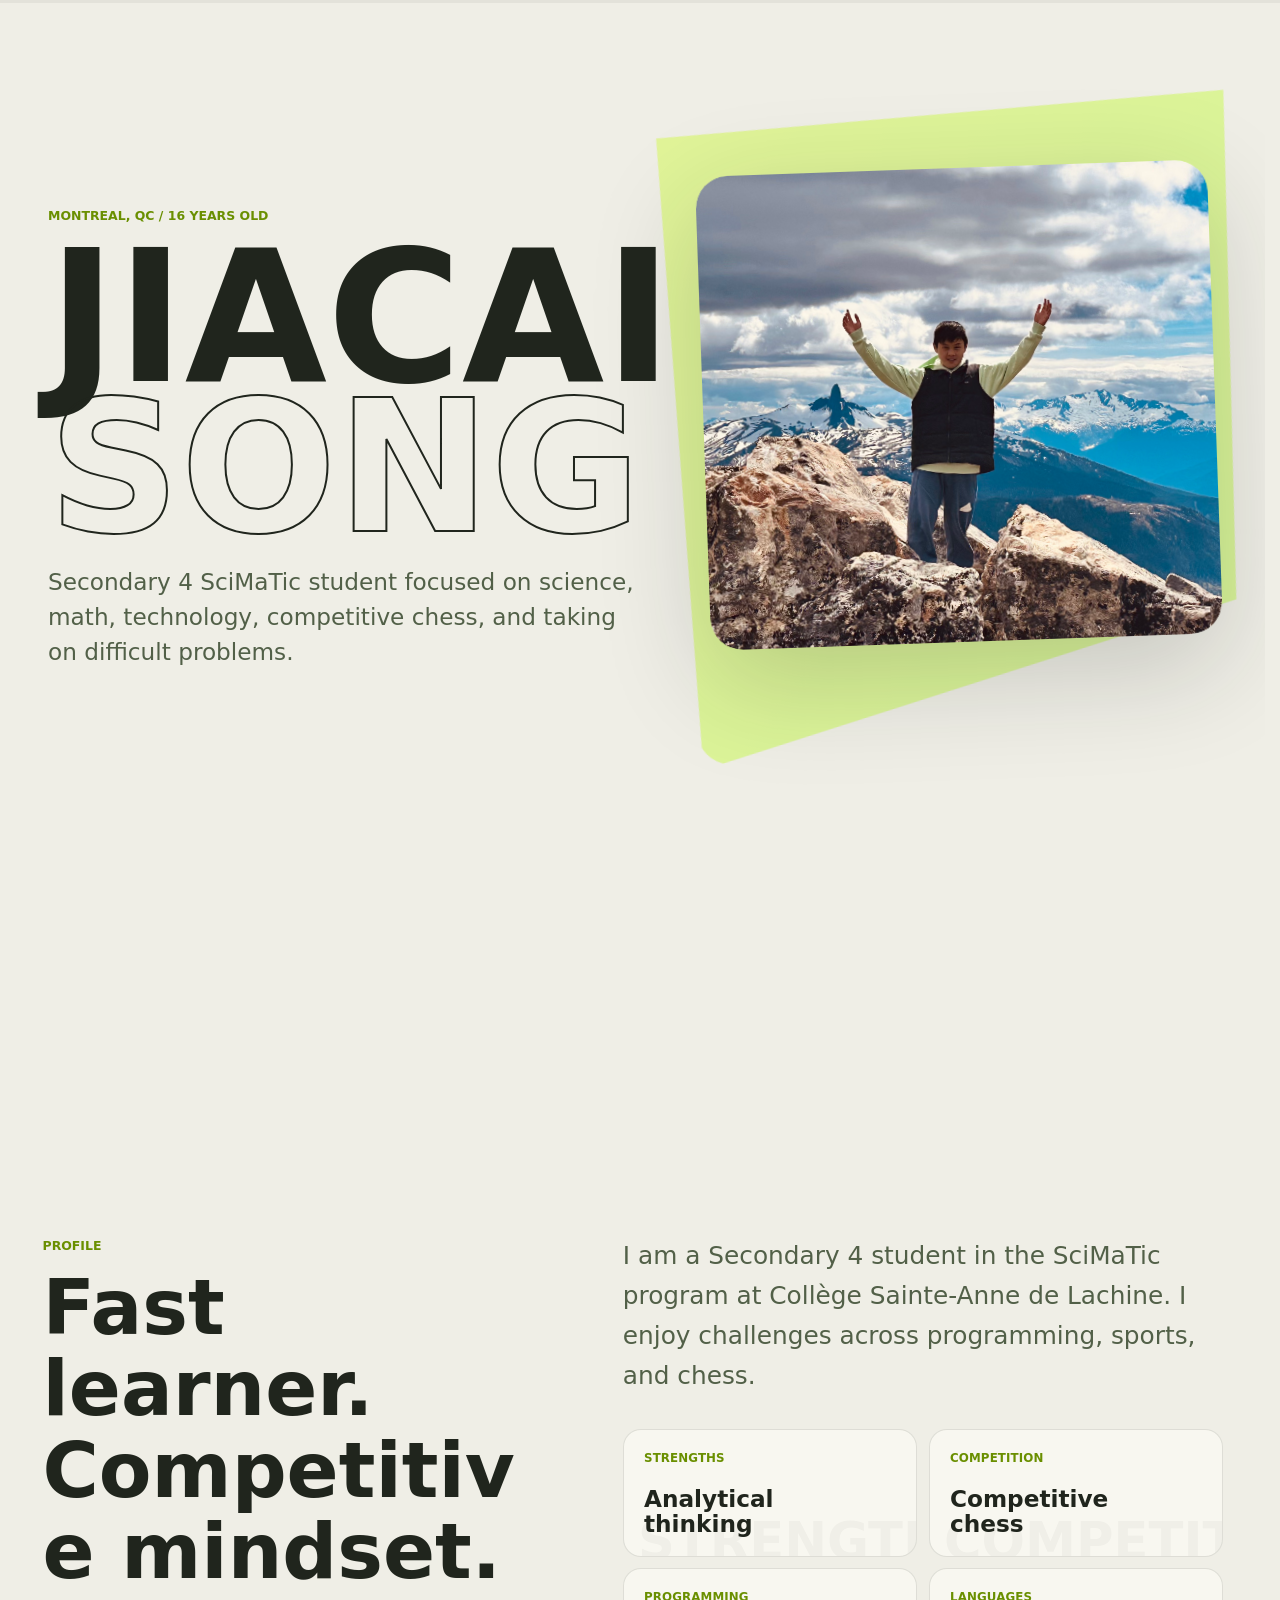
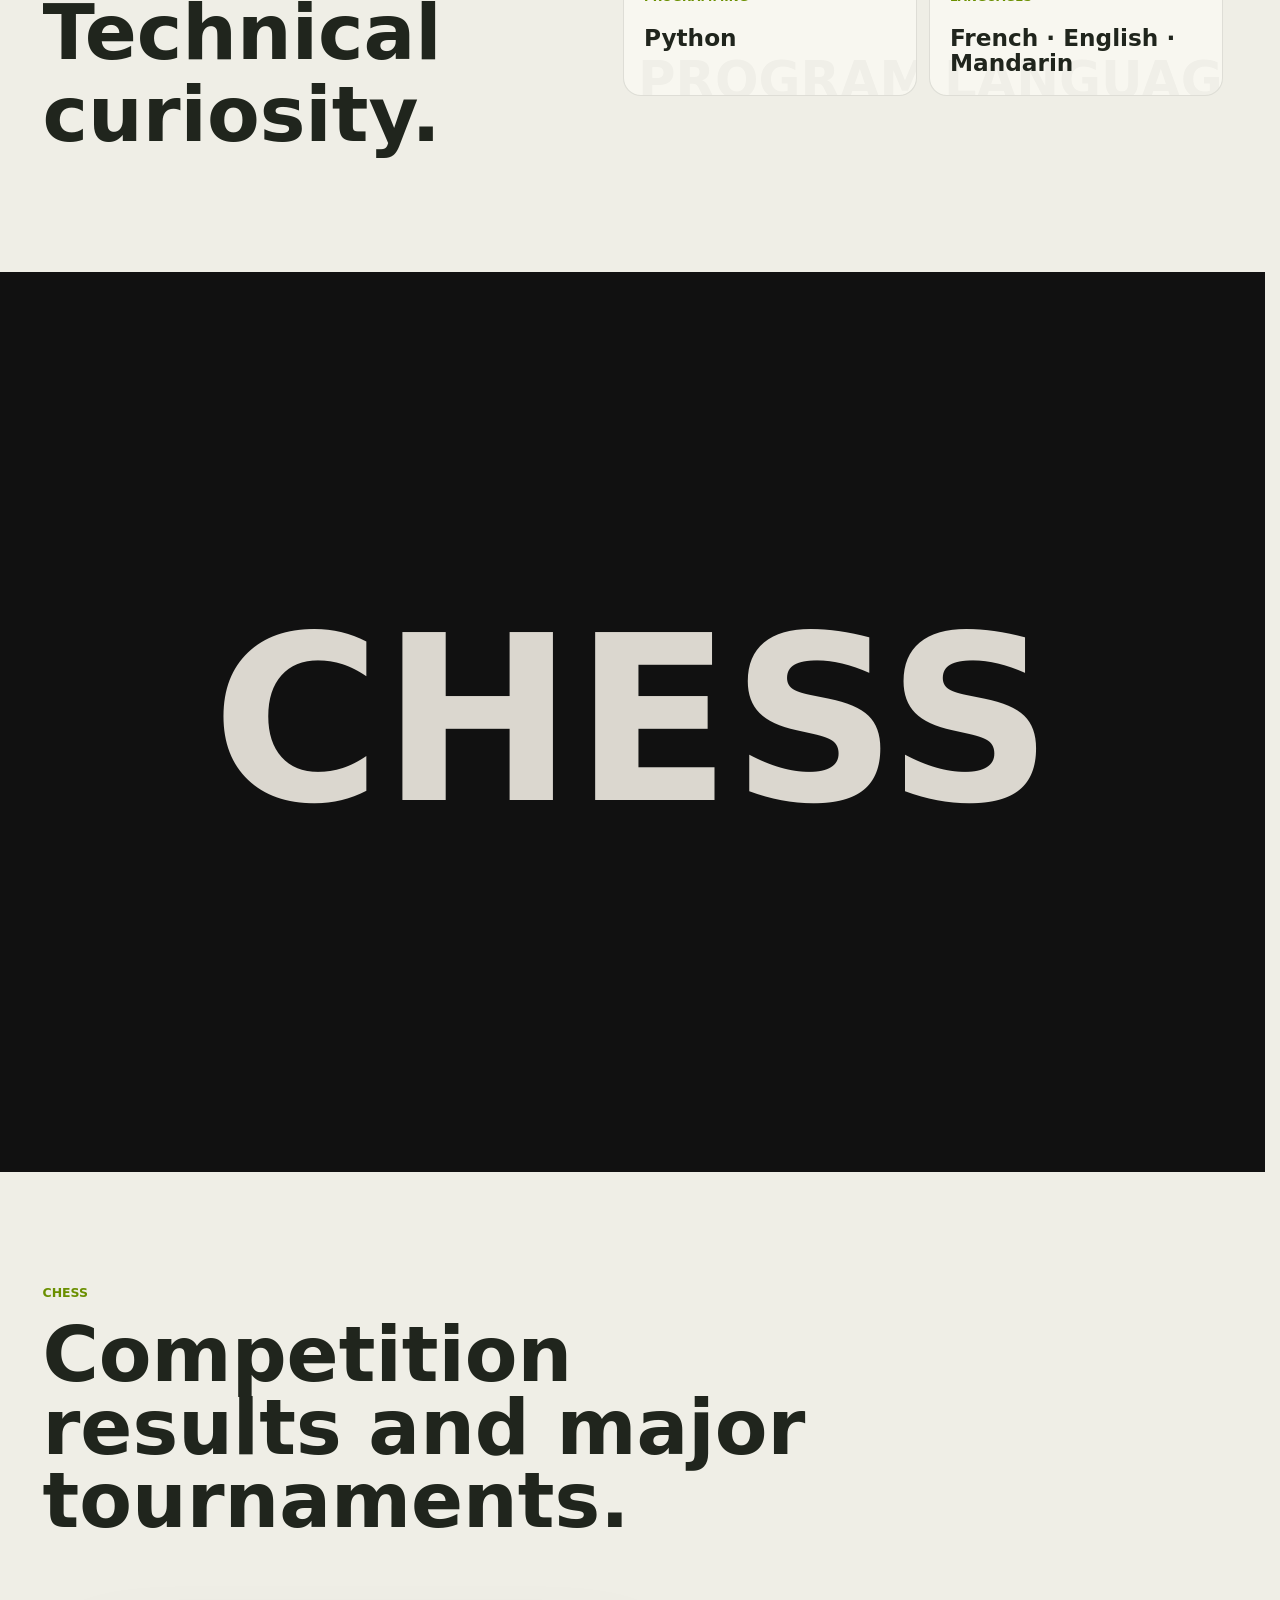
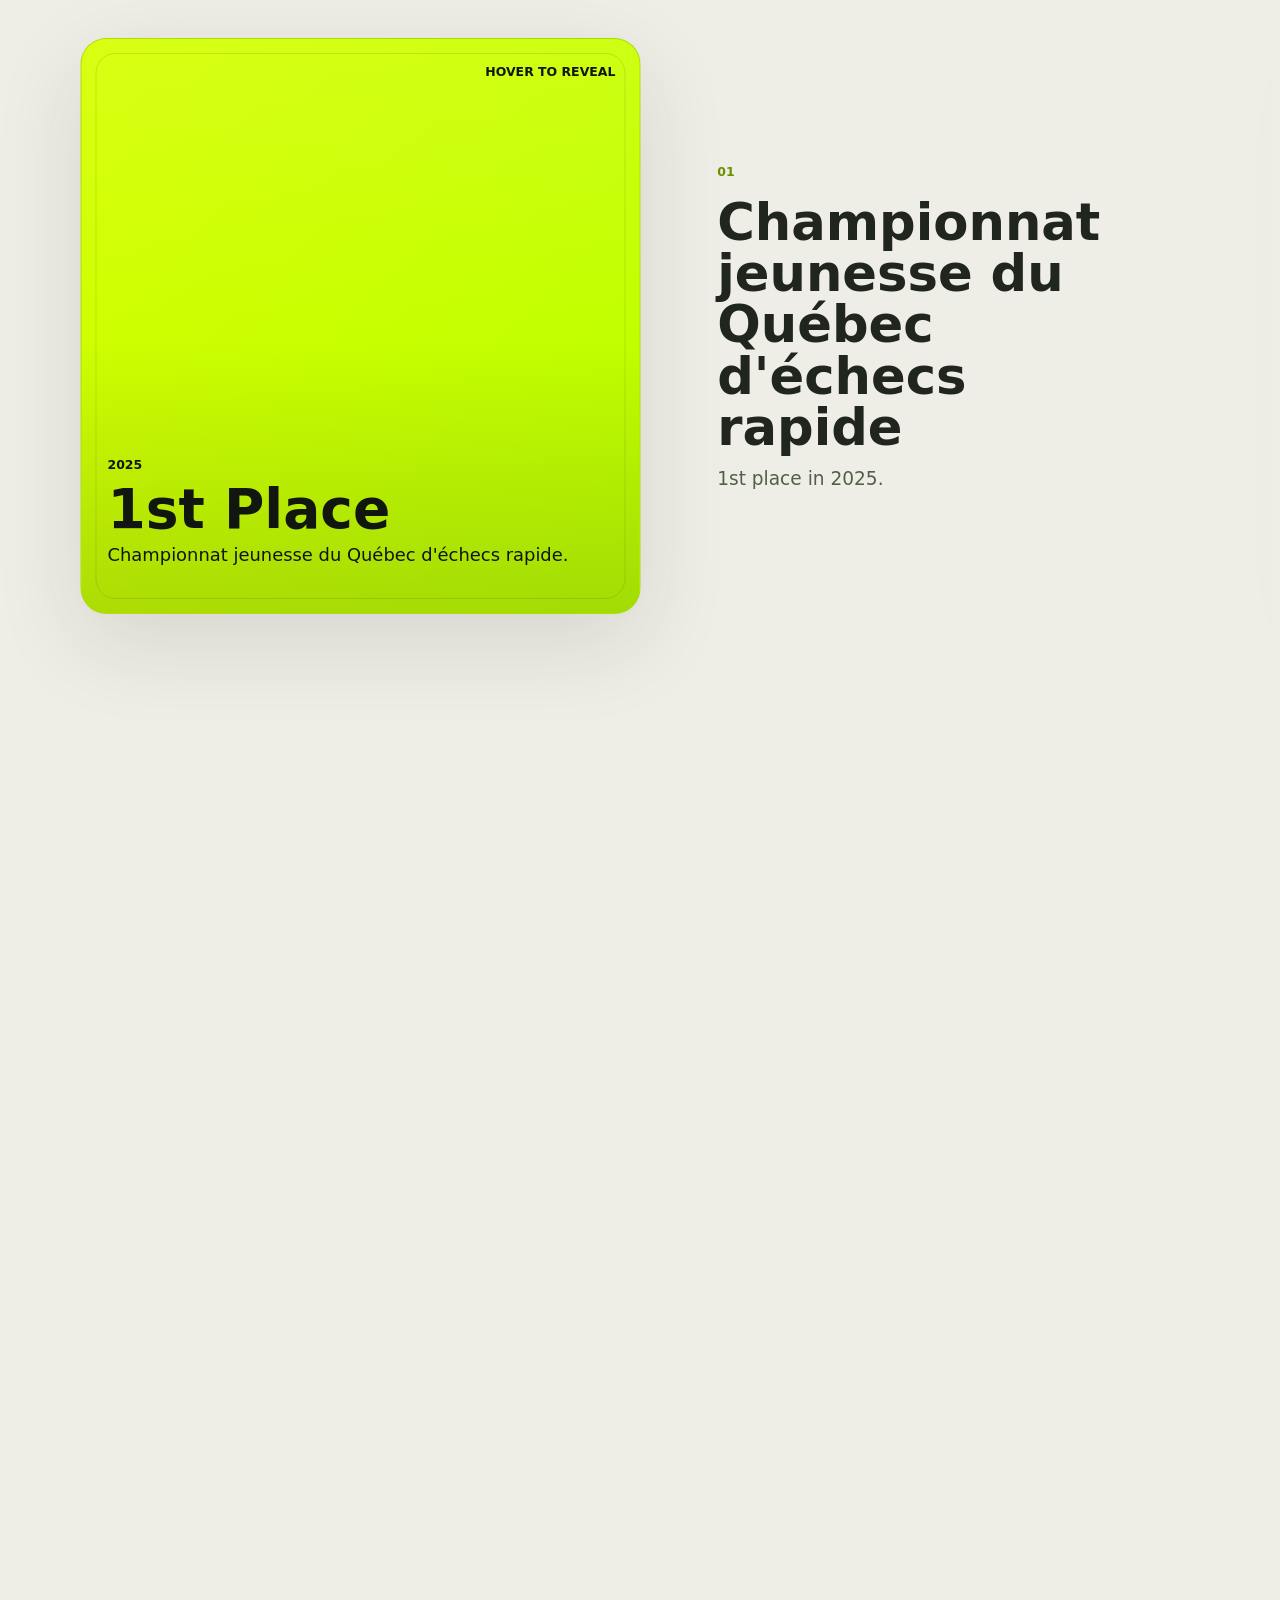
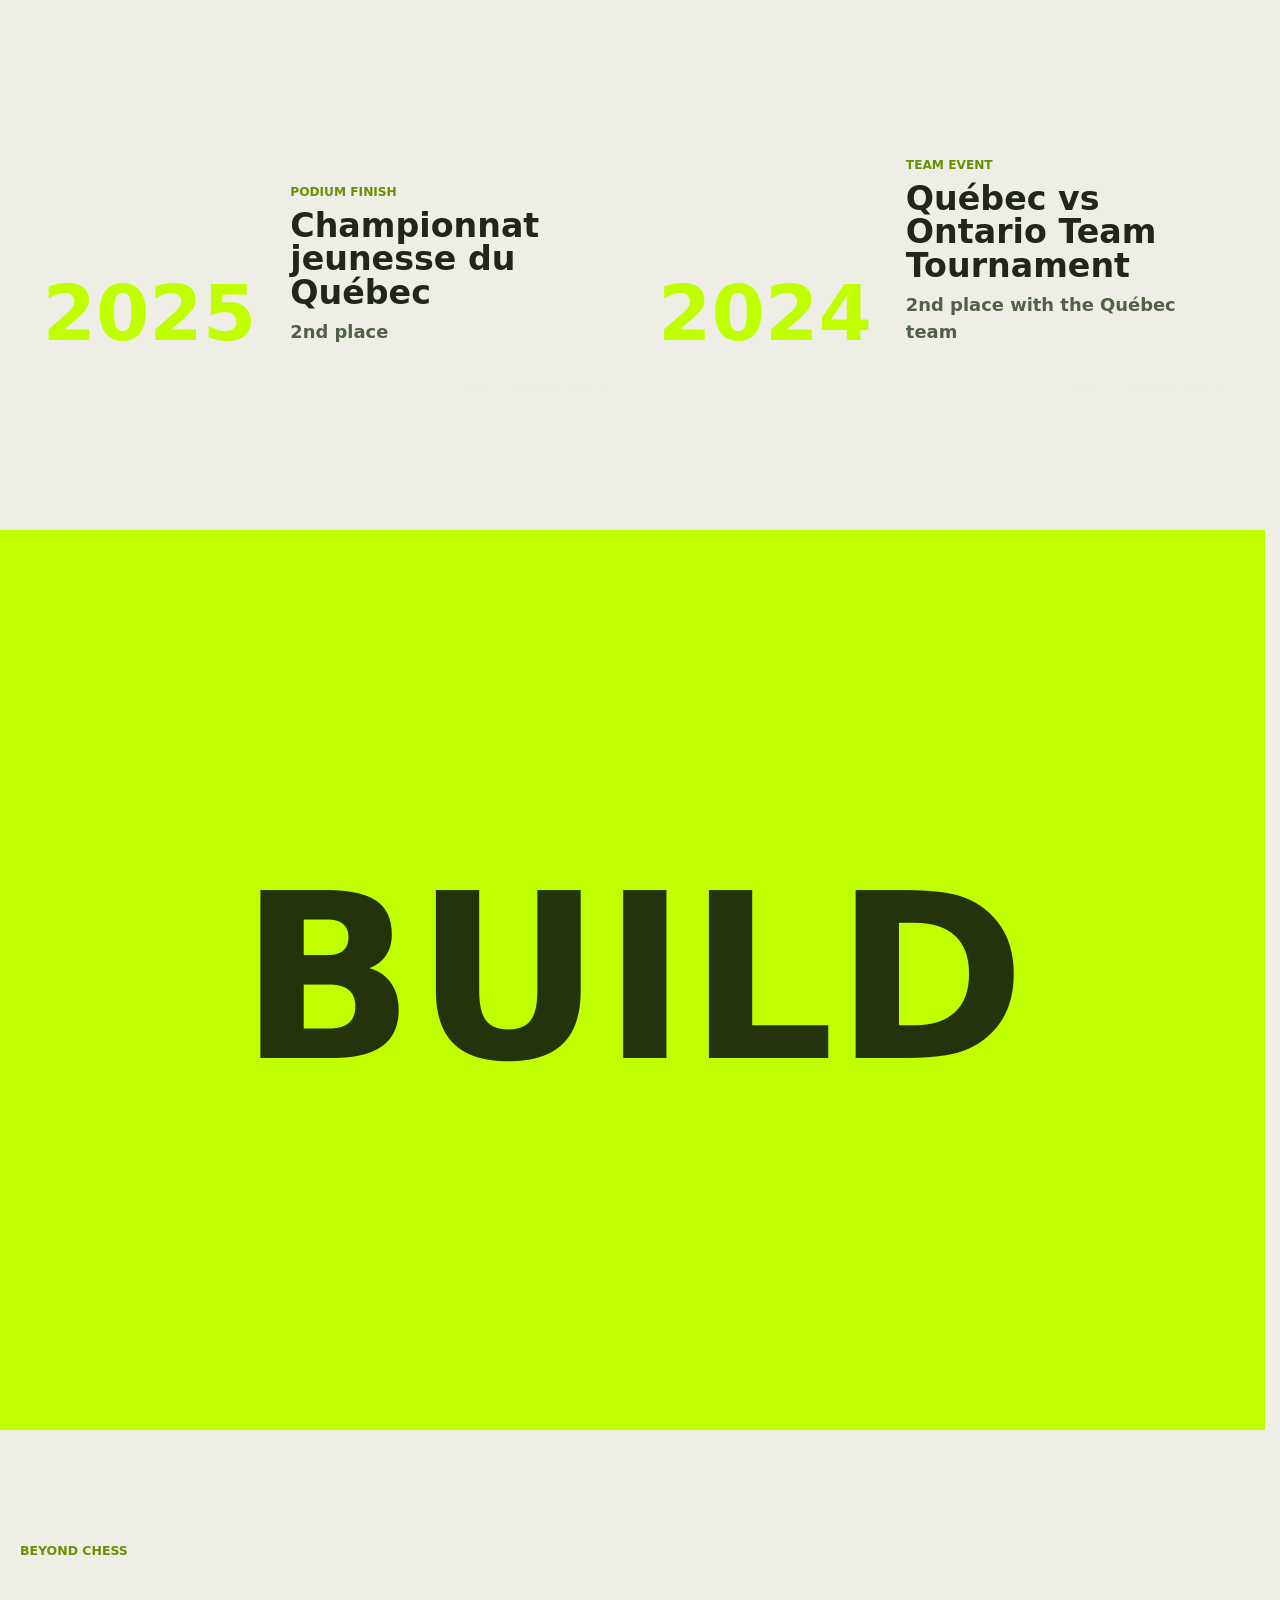
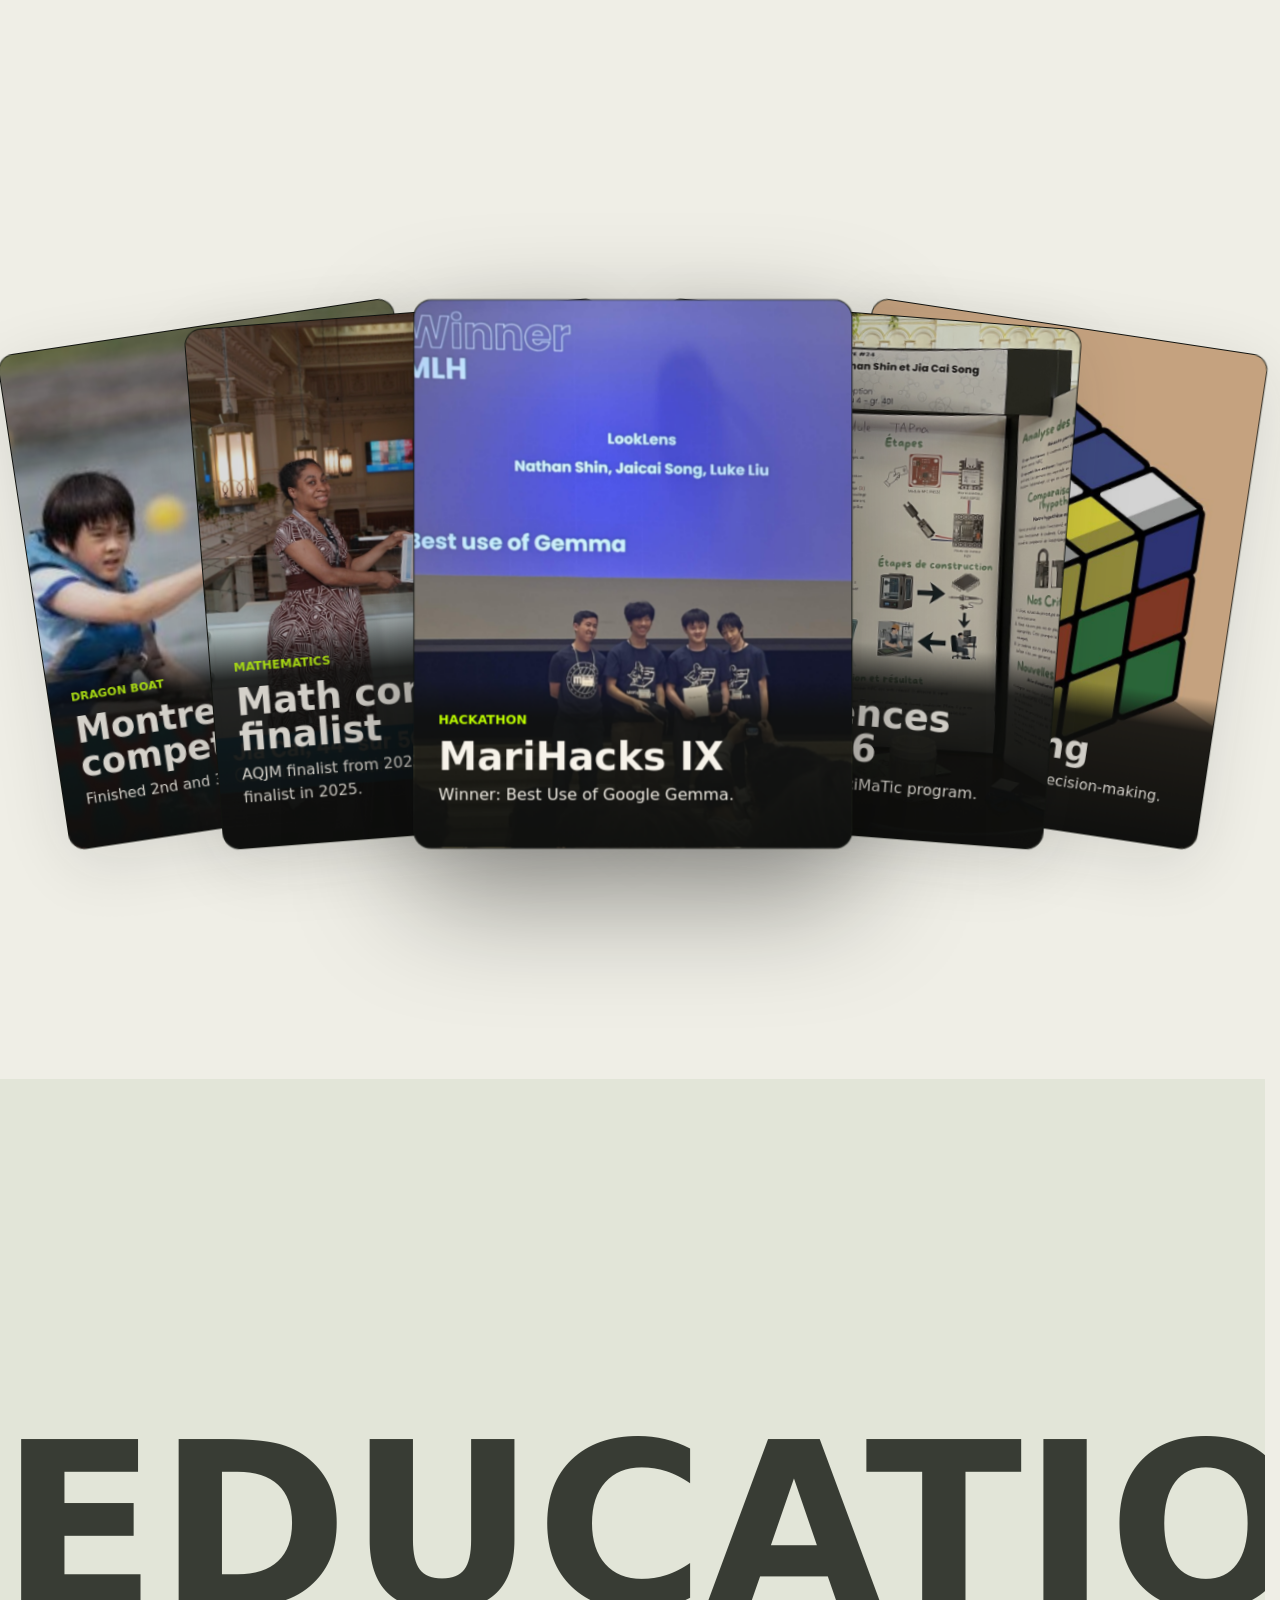
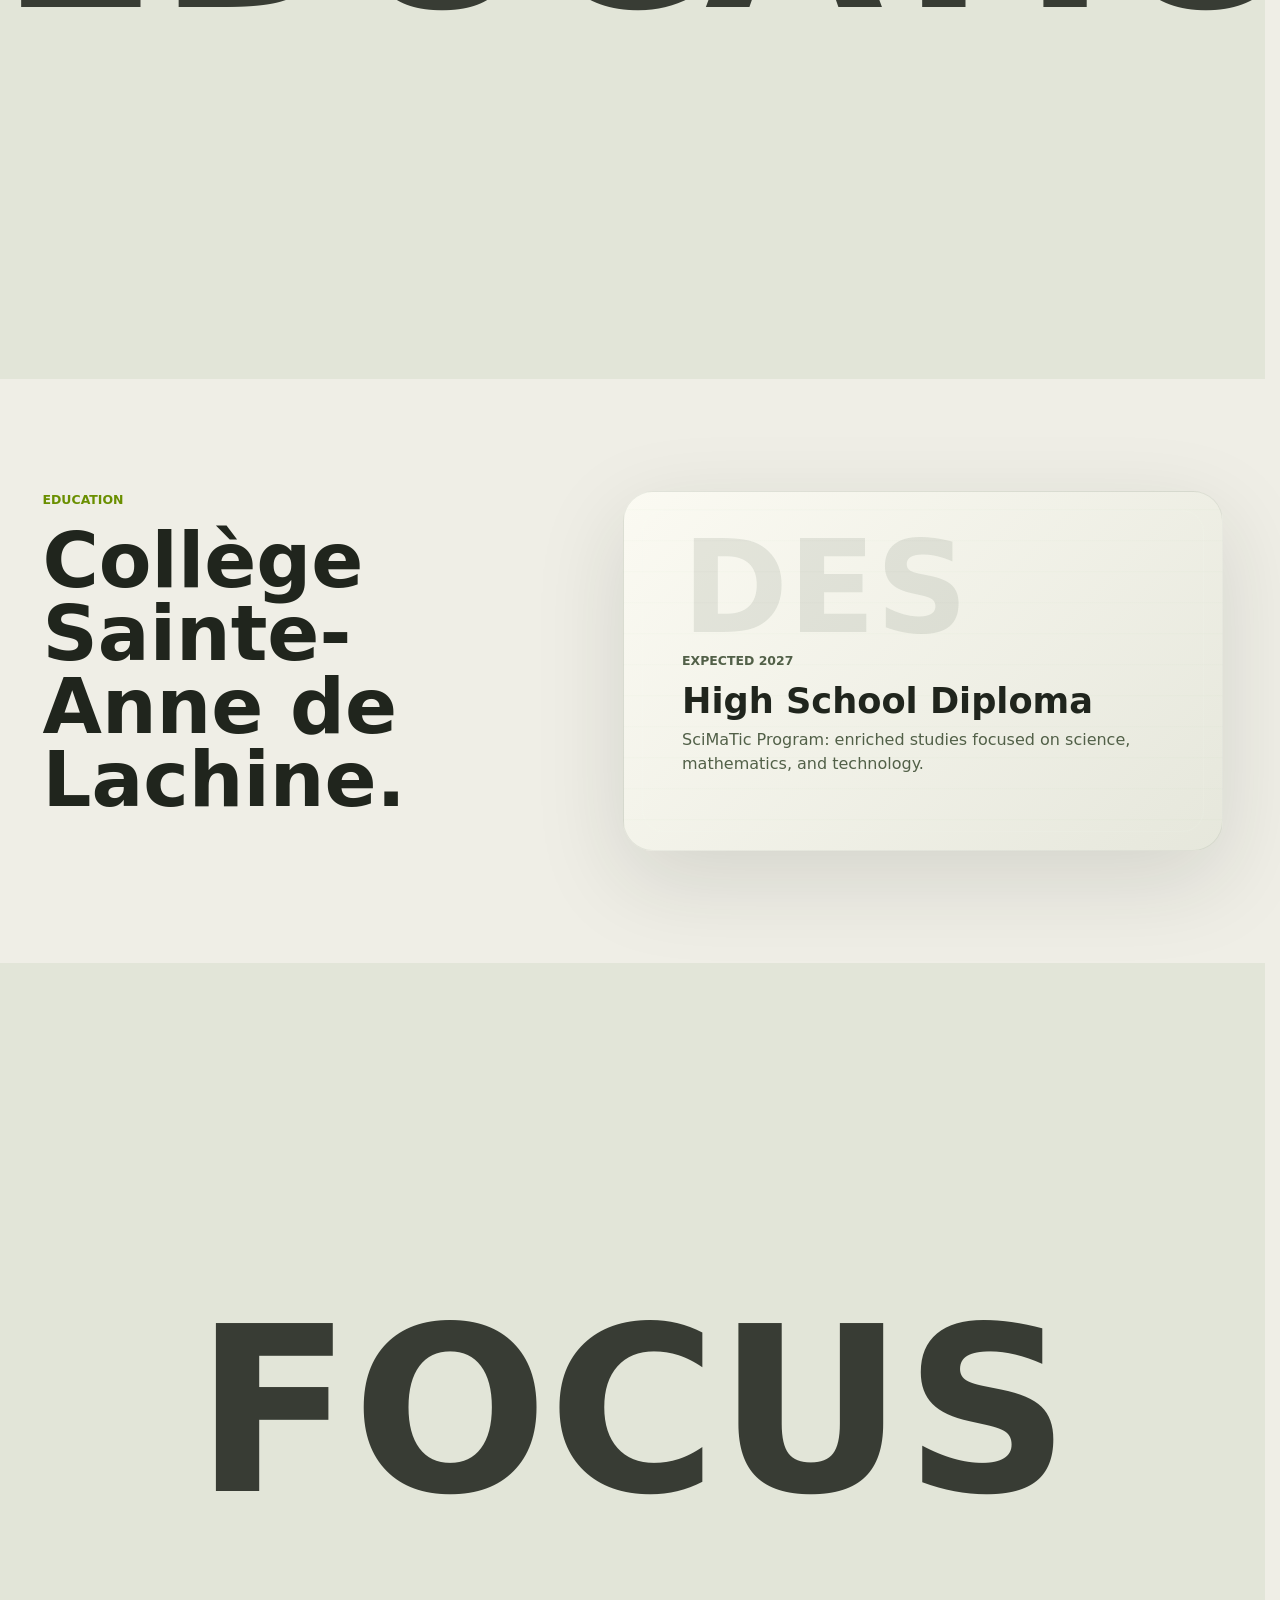
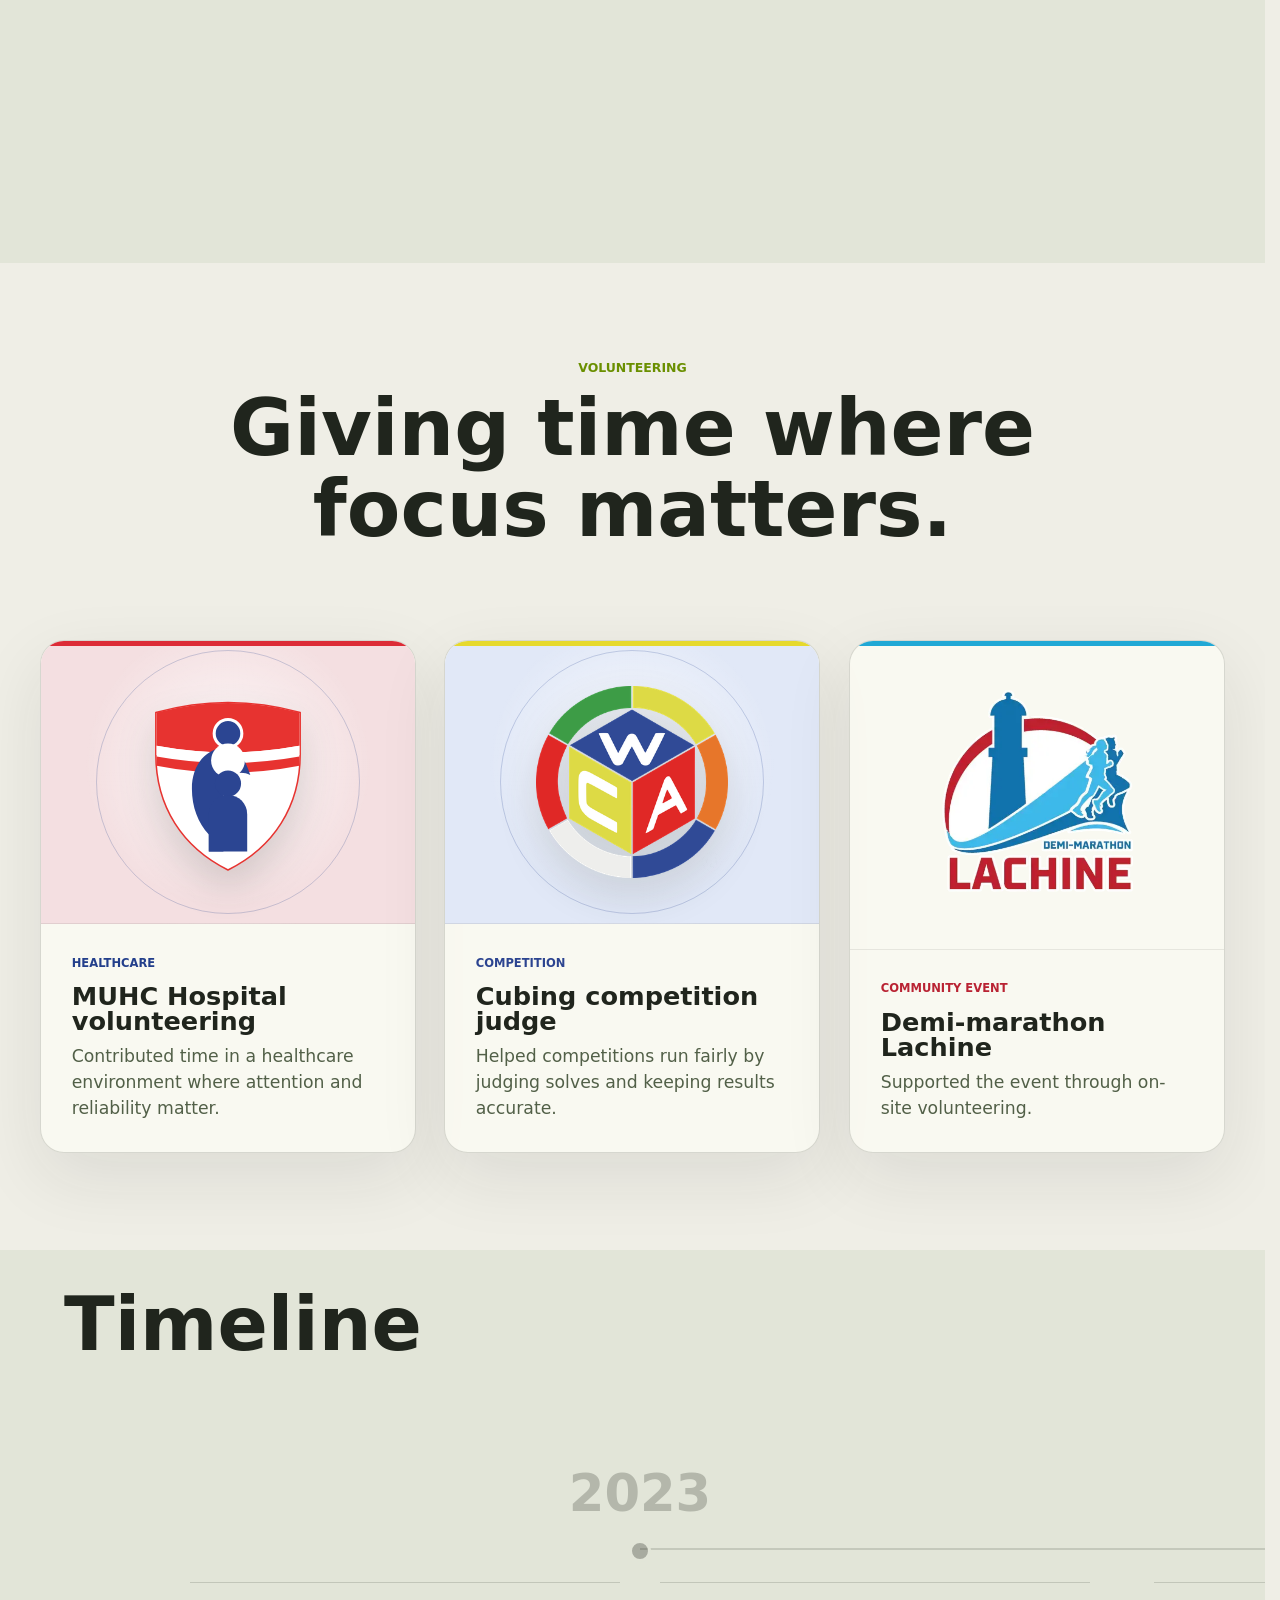
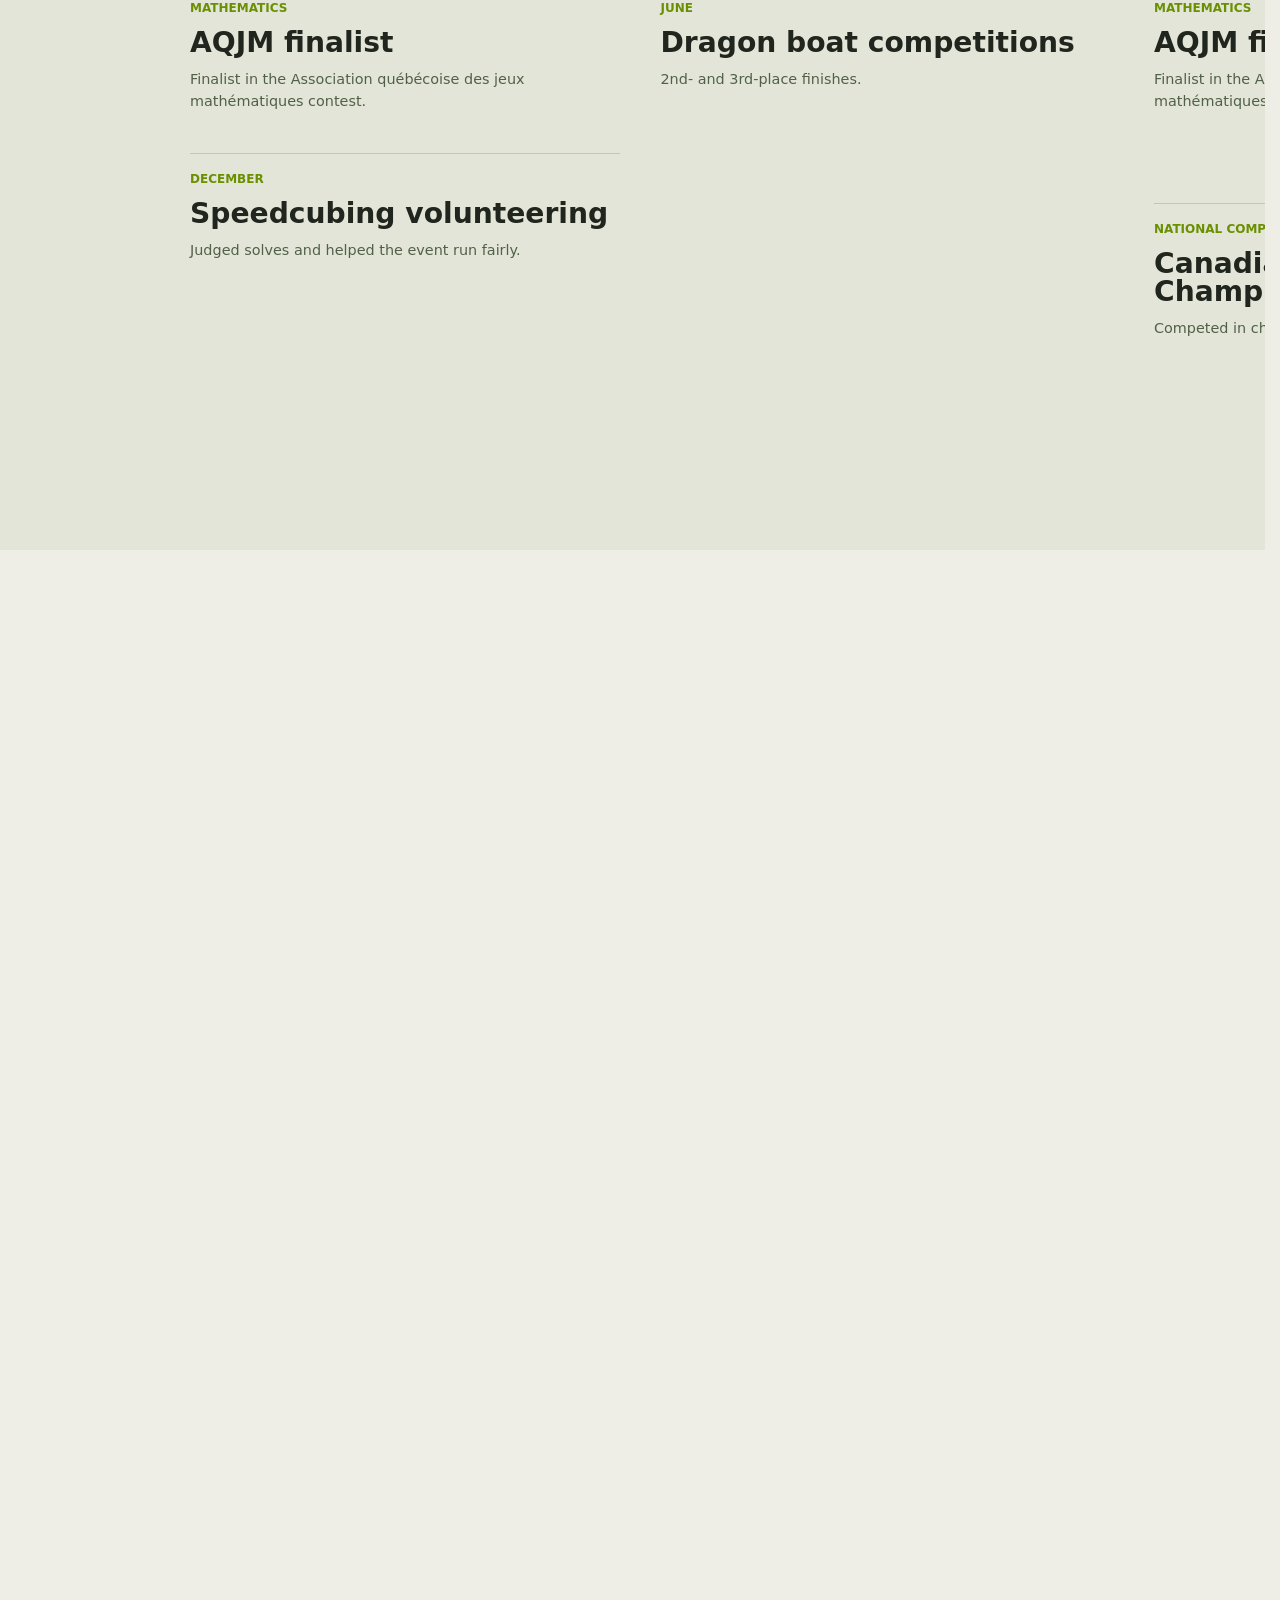
==== commit 9d7c4897: "spacing" ====
--- a/index.html
+++ b/index.html
@@ -27,7 +27,10 @@
       <section class="hero panel" data-theme="hero">
         <div class="hero-stage">
           <div class="hero-photo" aria-hidden="true">
-            <img src="assets/hero-mountain.jpeg" alt="" />
+            <span class="hero-photo-backdrop"></span>
+            <div class="hero-photo-frame">
+              <img src="assets/hero-mountain.jpeg" alt="" />
+            </div>
           </div>
           <div class="hero-content">
             <p class="eyebrow reveal">Montreal, QC / 16 years old</p>
@@ -532,15 +535,15 @@
             <path class="signature-flourish" d="M116 425 C300 401 504 402 686 418" />
           </svg>
         </div>
-      </section>
-
-      <footer class="site-footer">
-        <nav class="footer-socials" aria-label="Social profiles">
-          <a href="https://github.com/skibidiJCS" target="_blank" rel="noopener noreferrer">GitHub</a>
-          <a href="https://www.linkedin.com/in/jiacai-song-96612a39b/" target="_blank" rel="noopener noreferrer">LinkedIn</a>
-        </nav>
-        <a class="footer-email" href="mailto:jiacai.song.qc@gmail.com">jiacai.song.qc@gmail.com</a>
-      </footer>
+
+        <footer class="site-footer">
+          <nav class="footer-socials" aria-label="Social profiles">
+            <a href="https://github.com/skibidiJCS" target="_blank" rel="noopener noreferrer">GitHub</a>
+            <a href="https://www.linkedin.com/in/jiacai-song-96612a39b/" target="_blank" rel="noopener noreferrer">LinkedIn</a>
+          </nav>
+          <a class="footer-email" href="mailto:jiacai.song.qc@gmail.com">jiacai.song.qc@gmail.com</a>
+        </footer>
+      </section>
     </main>
 
     <div class="detail-view" aria-hidden="true">
--- a/style.css
+++ b/style.css
@@ -207,6 +207,10 @@
 }
 
 .hero-stage {
+  --hero-photo-width: min(40vw, 590px, 60vh);
+  --hero-square-width: min(50vw, 720px, 70vh);
+  --hero-side-margin: max(24px, calc((100vw - var(--max)) / 2));
+  --hero-content-gap: clamp(36px, 5vw, 72px);
   position: sticky;
   top: 0;
   min-height: 100svh;
@@ -221,9 +225,9 @@
 .hero-stage::before {
   content: "";
   position: absolute;
-  right: calc(max(72px, calc((100vw - var(--max)) / 2 - 150px)) - ((min(55vw, 790px) - min(43vw, 610px)) / 2) + 15px);
+  right: calc(var(--hero-side-margin) - ((var(--hero-square-width) - var(--hero-photo-width)) / 2));
   top: 45%;
-  width: min(55vw, 790px);
+  width: var(--hero-square-width);
   aspect-ratio: 1;
   background: linear-gradient(135deg, #c8ff00, #a7ff00);
   clip-path: polygon(10% 0, 100% 8%, 88% 88%, 0 100%);
@@ -242,10 +246,10 @@
 
 .hero-photo {
   position: absolute;
-  right: max(72px, calc((100vw - var(--max)) / 2 - 150px));
+  right: var(--hero-side-margin);
   top: 45%;
   z-index: 1;
-  width: min(43vw, 610px);
+  width: var(--hero-photo-width);
   aspect-ratio: 1.08;
   overflow: hidden;
   border-radius: 32px;
@@ -277,6 +281,19 @@
   will-change: transform;
 }
 
+.hero-photo-frame {
+  position: relative;
+  z-index: 1;
+  width: 100%;
+  height: 100%;
+  overflow: hidden;
+  border-radius: inherit;
+}
+
+.hero-photo-backdrop {
+  display: none;
+}
+
 .hero-content,
 .section-grid,
 .achievements {
@@ -287,6 +304,8 @@
 .hero-content {
   position: relative;
   z-index: 2;
+  padding-right: calc(var(--hero-photo-width) + var(--hero-content-gap));
+  container-type: inline-size;
   will-change: transform, opacity;
 }
 
@@ -443,6 +462,18 @@
   text-transform: uppercase;
 }
 
+.hero h1 {
+  max-width: 100%;
+  font-size: clamp(4.25rem, min(12vw, 24vh), 12.5rem);
+  font-size: clamp(4.25rem, min(31cqi, 24vh), 12.5rem);
+}
+
+.hero-name-first,
+.hero-name-last {
+  max-width: 100%;
+  white-space: nowrap;
+}
+
 h1 span {
   display: block;
 }
@@ -1264,9 +1295,11 @@
 .timeline-stage {
   position: sticky;
   top: 0;
+  z-index: 1;
   width: 100%;
   height: 100svh;
   overflow: hidden;
+  background: var(--page-final);
 }
 
 .timeline-intro {
@@ -1756,14 +1789,19 @@
 }
 
 .site-footer {
-  position: relative;
+  position: absolute;
+  left: 50%;
+  bottom: clamp(20px, 3vh, 36px);
+  z-index: 2;
   display: grid;
   justify-items: center;
   gap: 12px;
-  padding: 24px 24px 32px;
+  width: 100%;
+  padding: 0 24px;
   text-align: center;
   font-size: 0.82rem;
   color: var(--muted);
+  transform: translateX(-50%);
 }
 
 .footer-socials {
@@ -1941,24 +1979,26 @@
 
 .signature-section {
   position: relative;
-  min-height: 104svh;
+  min-height: 100svh;
+  padding: 0;
   background: var(--page-final);
 }
 
 .signature-stage {
-  position: sticky;
-  top: 0;
-  min-height: 100svh;
+  position: absolute;
+  inset: 0;
+  min-height: 0;
   display: grid;
-  place-content: start center;
+  place-content: center;
   justify-items: center;
-  padding: clamp(34px, 7vh, 72px) 20px 30px;
-  overflow: hidden;
+  width: 100%;
+  padding: 0;
+  overflow: visible;
 }
 
 .jcs-signature {
   display: block;
-  width: min(82vw, 780px);
+  width: min(82vw, 780px, calc((100svh - 150px) * 1.5833));
   margin-inline: auto;
   overflow: visible;
   opacity: 0;
@@ -2201,6 +2241,20 @@
   to {
     opacity: 0.34;
     transform: translateY(-50%) scale(1) rotate(-10deg);
+  }
+}
+
+@keyframes heroPhotoInMobile {
+  to {
+    opacity: 1;
+    transform: scale(1) rotate(-2deg);
+  }
+}
+
+@keyframes heroSquareInMobile {
+  to {
+    opacity: 0.34;
+    transform: scale(1) rotate(-10deg);
   }
 }
 
@@ -2283,31 +2337,51 @@
   }
 
   .hero-stage {
-    --hero-photo-size: min(82vw, 390px, 38svh);
-    --hero-photo-half-height: min(38vw, 181px, 17.6svh);
-    --hero-square-size: min(92vw, 430px, 40svh);
-    --hero-square-half: min(46vw, 215px, 20svh);
+    --hero-photo-width: min(74vw, 340px, 32svh);
+    --hero-square-width: min(86vw, 390px, 38svh);
     min-height: 100svh;
     justify-content: flex-start;
-    padding-top: 86px;
-    padding-inline: 18px;
+    gap: 0;
+    padding: clamp(64px, 9svh, 86px) 18px 20px;
   }
 
   .hero-stage::before {
-    right: -18px;
-    top: calc(100% - 16px - var(--hero-square-half));
-    width: var(--hero-square-size);
+    display: none;
+  }
+
+  .hero-photo {
+    position: relative;
+    right: auto;
+    top: auto;
+    order: 2;
+    flex: 0 0 auto;
+    align-self: flex-end;
+    width: var(--hero-photo-width);
+    margin-top: clamp(24px, 4svh, 38px);
+    overflow: visible;
+    border-radius: 24px;
+    transform: scale(0.96) rotate(-2deg);
+    animation-name: heroPhotoInMobile;
+  }
+
+  .hero-photo-backdrop {
+    display: block;
+    position: absolute;
+    top: 50%;
+    right: -5%;
+    z-index: 0;
+    width: min(122%, var(--hero-square-width));
+    aspect-ratio: 1;
     border-radius: 26px;
-  }
-
-  .hero-photo {
-    right: 18px;
-    top: calc(100% - 24px - var(--hero-photo-half-height));
-    width: var(--hero-photo-size);
-    border-radius: 24px;
+    background: linear-gradient(135deg, #c8ff00, #a7ff00);
+    clip-path: polygon(10% 0, 100% 8%, 88% 88%, 0 100%);
+    opacity: 0.46;
+    pointer-events: none;
+    transform: translateY(-50%) rotate(-8deg);
   }
 
   .hero-photo img {
+    border-radius: inherit;
     transform: translate3d(
         calc(var(--hero-depth, 0) * -1.8%),
         calc(var(--hero-depth, 0) * 2.4%),
@@ -2318,23 +2392,26 @@
 
   .hero.scrolling .hero-photo {
     border-radius: calc(24px - var(--hero-ease) * 8px);
-    transform: translateY(calc(-50% - var(--hero-ease) * 2vh)) scale(calc(1 + var(--hero-ease) * 0.34)) rotate(calc(-2deg + var(--hero-ease) * 2deg));
+    transform: translateY(calc(var(--hero-ease) * -2vh)) scale(calc(1 + var(--hero-ease) * 0.34)) rotate(calc(-2deg + var(--hero-ease) * 2deg));
   }
 
   .hero.scrolling .hero-stage::before {
-    transform: translateY(calc(-50% - var(--hero-ease) * 2vh)) scale(calc(1 + var(--hero-ease) * 0.42)) rotate(calc(-10deg + var(--hero-ease) * 7deg));
+    transform: translateY(calc(var(--hero-ease) * -2vh)) scale(calc(1 + var(--hero-ease) * 0.42)) rotate(calc(-10deg + var(--hero-ease) * 7deg));
   }
 
   .hero-content {
+    order: 1;
     width: 100%;
+    margin-bottom: 0;
+    padding-right: 0;
   }
 
   .hero .eyebrow {
     margin-bottom: 12px;
   }
 
-  h1 {
-    font-size: clamp(4.1rem, 18vw, 5.6rem);
+  .hero h1 {
+    font-size: clamp(3.5rem, 17vw, 5.3rem);
     margin-bottom: 18px;
   }
 
@@ -2556,15 +2633,18 @@
   }
 
   .signature-section {
-    min-height: 102svh;
+    min-height: 100svh;
+    margin-top: clamp(-220px, -24svh, -130px);
+    padding: 0;
   }
 
   .signature-stage {
-    min-height: 100svh;
+    min-height: 0;
+    padding: 0;
   }
 
   .jcs-signature {
-    width: min(92vw, 620px);
+    width: min(92vw, 620px, calc((100svh - 140px) * 1.5833));
     transform: none;
   }
 
@@ -2986,26 +3066,45 @@
   }
 }
 
-@media (max-width: 860px) and (max-height: 560px) {
+@media (max-width: 860px) and (max-height: 560px) and (orientation: landscape) {
   .hero-stage {
-    --hero-photo-size: min(38vw, 46svh);
-    --hero-photo-half-height: min(17.6vw, 21.3svh);
-    --hero-square-size: min(43vw, 50svh);
-    --hero-square-half: min(21.5vw, 25svh);
-    padding-top: 48px;
+    --hero-photo-width: min(38vw, 46svh);
+    --hero-square-width: min(43vw, 50svh);
+    display: grid;
+    grid-template-columns: minmax(0, 1fr) minmax(240px, 0.88fr);
+    align-items: center;
+    gap: 24px;
+    padding: 48px 24px 24px;
   }
 
   .hero-content {
-    width: 52%;
-    margin-left: 0;
+    grid-column: 1;
+    grid-row: 1;
+    width: 100%;
+    margin-bottom: 0;
+    padding-right: 0;
   }
 
   .hero-stage::before {
+    top: 50%;
+    bottom: auto;
     right: 12px;
+    transform: translateY(-50%) scale(0.96) rotate(-10deg);
+    animation-name: heroSquareIn;
   }
 
   .hero-photo {
-    right: 24px;
+    position: relative;
+    grid-column: 2;
+    grid-row: 1;
+    justify-self: end;
+    align-self: center;
+    right: auto;
+    top: auto;
+    width: var(--hero-photo-width);
+    margin-top: 0;
+    transform: translateY(0) scale(0.96) rotate(-2deg);
+    animation-name: heroPhotoInMobile;
   }
 
   .hero h1 {
@@ -3017,6 +3116,14 @@
     margin-top: 14px;
     font-size: 0.9rem;
   }
+
+  .hero.scrolling .hero-photo {
+    transform: translateY(calc(var(--hero-ease) * -2vh)) scale(calc(1 + var(--hero-ease) * 0.28)) rotate(calc(-2deg + var(--hero-ease) * 2deg));
+  }
+
+  .hero.scrolling .hero-stage::before {
+    transform: translateY(calc(-50% - var(--hero-ease) * 2vh)) scale(calc(1 + var(--hero-ease) * 0.34)) rotate(calc(-10deg + var(--hero-ease) * 7deg));
+  }
 }
 
 @media (max-width: 860px) and (max-height: 640px) {
